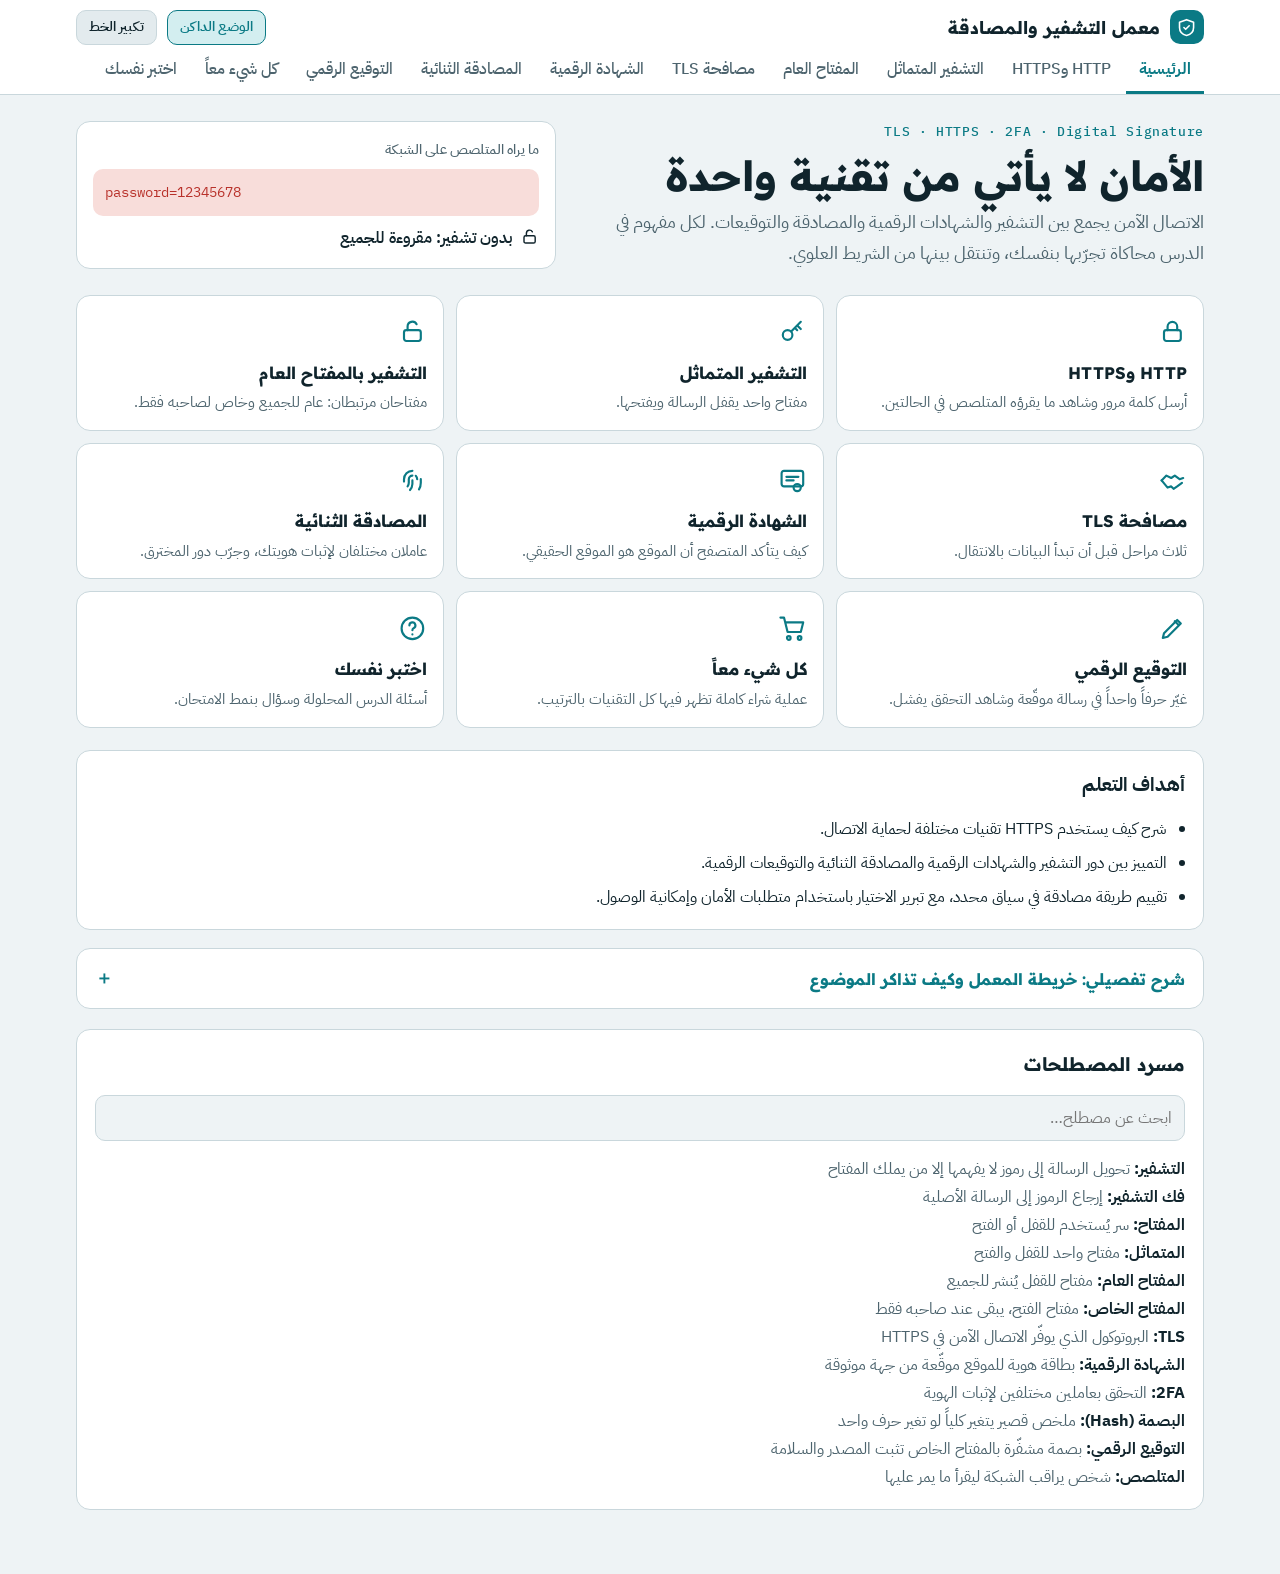
==== index.html @ 46490337 "init" ====
<!doctype html><html><head><meta charset=utf8><meta name=viewport content="width=device-width,initial-scale=1,viewport-fit=cover"><style>:root{color-scheme:light;box-sizing:border-box;padding-top:env(safe-area-inset-top,0px);padding-bottom:env(safe-area-inset-bottom,0px)}html{scroll-padding-top:env(safe-area-inset-top,0px)}body{margin:0;padding:0;font:14px -apple-system,BlinkMacSystemFont,sans-serif;background:#fff;color:#000}img{max-width:100%}[hidden]:not([hidden=until-found i]){display:none!important}</style></head><body>
<title>معمل التشفير والمصادقة</title>
<meta name="claude:viewport-fit-sides" content="cover">
<link rel="stylesheet" href="https://fonts.googleapis.com/css2?family=IBM+Plex+Mono:wght@400;500&family=IBM+Plex+Sans+Arabic:wght@400;500;600;700&family=Readex+Pro:wght@500;600;700&display=swap">
<style>
/* Layout: sticky tab bar on top; each concept is one screen = lesson header + live simulation panel + short takeaway panel */
:root{
  --bg:#EEF3F5; --surface:#FFFFFF; --surface2:#E3EBEE; --fg:#10242C; --muted:#4D646E; --line:#C9D7DC;
  --accent:#0B7A85; --accent-ink:#FFFFFF; --accent-soft:#D3EEF0;
  --good:#17814F; --good-soft:#D8F0E3; --bad:#B8312A; --bad-soft:#F8DDDA; --bad-ink:#FFFFFF;
  --warn:#8F5400; --warn-soft:#FBEBCB;
  --cipher:#5B3FA8; --cipher-soft:#E7E0F7;
  --f-display:'Readex Pro','IBM Plex Sans Arabic',system-ui,sans-serif;
  --f-body:'IBM Plex Sans Arabic','Segoe UI',Tahoma,sans-serif;
  --f-mono:'IBM Plex Mono',ui-monospace,Consolas,monospace;
}
@media (prefers-color-scheme: dark){
  :root:not([data-theme="light"]){
    --bg:#0C1A20; --surface:#132830; --surface2:#1A343E; --fg:#E3EFF2; --muted:#9DB6BE; --line:#27434D;
    --accent:#3FC1CC; --accent-ink:#05262B; --accent-soft:#12383E;
    --good:#4CC98A; --good-soft:#123626; --bad:#FF8A80; --bad-soft:#3E1B19; --bad-ink:#2A0A08;
    --warn:#F2B04C; --warn-soft:#3B2C0E;
    --cipher:#B9A4F5; --cipher-soft:#2A2250;
    color-scheme:dark;
  }
}
:root[data-theme="dark"]{
  --bg:#0C1A20; --surface:#132830; --surface2:#1A343E; --fg:#E3EFF2; --muted:#9DB6BE; --line:#27434D;
  --accent:#3FC1CC; --accent-ink:#05262B; --accent-soft:#12383E;
  --good:#4CC98A; --good-soft:#123626; --bad:#FF8A80; --bad-soft:#3E1B19; --bad-ink:#2A0A08;
  --warn:#F2B04C; --warn-soft:#3B2C0E;
  --cipher:#B9A4F5; --cipher-soft:#2A2250;
  color-scheme:dark;
}
*{box-sizing:border-box}
html{font-size:100%}
html.big{font-size:118%}
body{background:var(--bg);color:var(--fg);font-family:var(--f-body);font-size:1rem;line-height:1.75}
body::before{content:"";position:fixed;inset:0 0 auto;height:env(safe-area-inset-top,0px);z-index:30;background:var(--surface)}
.gutter{padding-left:max(16px,env(safe-area-inset-left,0px));padding-right:max(16px,env(safe-area-inset-right,0px))}
h1,h2,h3,h4,p{margin:0}
.i{width:1.2em;height:1.2em;fill:none;stroke:currentColor;stroke-width:1.8;stroke-linecap:round;stroke-linejoin:round;vertical-align:-.22em;flex:none}

/* detailed lesson explanations */
.top-actions{gap:8px}
.lesson-detail{margin-top:18px;background:var(--surface);border:1px solid var(--line);border-radius:14px;padding:0;overflow:hidden}
.lesson-detail>summary{list-style:none;display:flex;align-items:center;justify-content:space-between;gap:12px;padding:14px 18px;color:var(--accent);font-family:var(--f-display);font-weight:700;cursor:pointer}
.lesson-detail>summary::-webkit-details-marker{display:none}
.lesson-detail>summary::after{content:"＋";font-family:var(--f-mono);font-size:1.1rem}
.lesson-detail[open]>summary::after{content:"−"}
.lesson-detail .detail-body{padding:0 18px 18px;display:grid;gap:14px}
.lesson-detail h3{font-family:var(--f-display);font-size:1rem;color:var(--fg);margin-bottom:4px}
.lesson-detail p{color:var(--muted)}
.lesson-detail ul{margin:6px 0 0;padding-inline-start:1.25rem;display:grid;gap:6px}
.lesson-detail li::marker{color:var(--accent)}
.lesson-detail .detail-callout{padding:10px 12px;border-radius:10px;background:var(--accent-soft);color:var(--fg)}
.lesson-detail .detail-grid{display:grid;grid-template-columns:repeat(2,minmax(0,1fr));gap:12px}
.lesson-detail .detail-card{padding:12px;border:1px solid var(--line);border-radius:10px;background:var(--bg)}
@media(max-width:600px){.lesson-detail .detail-grid{grid-template-columns:minmax(0,1fr)}.top-actions{gap:6px}.top-actions .btn{padding-inline:9px}}

/* top bar */
.top{position:sticky;top:env(safe-area-inset-top,0px);z-index:20;background:var(--surface);border-bottom:1px solid var(--line)}
.topin{display:flex;align-items:center;justify-content:space-between;gap:12px;padding-block:10px 2px;max-width:1160px;margin-inline:auto}
.brand{display:flex;align-items:center;gap:10px;color:var(--fg);text-decoration:none;font-family:var(--f-display);font-weight:700;font-size:1.1rem}
.brand .logo{display:grid;place-items:center;width:34px;height:34px;border-radius:10px;background:var(--accent);color:var(--accent-ink)}
.tabs{display:flex;gap:2px;overflow-x:auto;max-width:1160px;margin-inline:auto;scrollbar-width:thin}
.tabs a{color:var(--muted);text-decoration:none;padding:8px 13px;border-bottom:3px solid transparent;font-weight:500;white-space:nowrap}
.tabs a:hover{color:var(--fg)}
.tabs a[aria-current="page"]{color:var(--accent);border-color:var(--accent);font-weight:700}
a:focus-visible,button:focus-visible,input:focus-visible,textarea:focus-visible,summary:focus-visible{outline:3px solid var(--accent);outline-offset:2px}

main{max-width:1160px;margin-inline:auto;padding-block:26px 64px}
.view[hidden]{display:none}
.kicker{font-family:var(--f-mono);font-size:.8rem;letter-spacing:.05em;color:var(--accent);direction:ltr;text-align:right;font-weight:500}
.vhead{display:grid;gap:6px;margin-bottom:20px}
h1{font-family:var(--f-display);font-weight:700;font-size:clamp(1.7rem,4.4vw,2.6rem);line-height:1.25;text-wrap:balance}
.lead{font-size:1.1rem;color:var(--muted);max-width:62ch}
.grid2{display:grid;grid-template-columns:minmax(0,1.75fr) minmax(0,1fr);gap:20px;align-items:start}
@media (max-width:900px){.grid2{grid-template-columns:minmax(0,1fr)}}
.panel{background:var(--surface);border:1px solid var(--line);border-radius:14px;padding:18px;display:grid;gap:14px;min-width:0}
.note h3{font-family:var(--f-display);font-size:1.05rem}
.note ul{margin:0;padding-inline-start:1.15rem;display:grid;gap:8px}
.note li::marker{color:var(--accent)}
.try{padding:9px 13px;border-radius:10px;background:var(--accent-soft);font-size:.95rem}
.try b{color:var(--accent)}
.lbl{display:block;font-size:.85rem;color:var(--muted);font-weight:500}
.muted{color:var(--muted)}
.row{display:flex;flex-wrap:wrap;gap:10px;align-items:center}
.two{display:grid;grid-template-columns:repeat(2,minmax(0,1fr));gap:12px}
@media (max-width:560px){.two{grid-template-columns:minmax(0,1fr)}}

/* controls */
.btn{font:inherit;font-weight:600;border:1px solid var(--line);background:var(--surface2);color:var(--fg);padding:8px 16px;border-radius:10px;cursor:pointer;transition:background .15s,border-color .15s}
.btn:hover{border-color:var(--accent)}
.btn.primary{background:var(--accent);border-color:var(--accent);color:var(--accent-ink)}
.btn.primary:hover{filter:brightness(1.08)}
.btn.sm{padding:4px 12px;font-size:.88rem}
.btn:disabled{opacity:.45;cursor:not-allowed}
.btn[aria-pressed="true"]{background:var(--accent-soft);border-color:var(--accent);color:var(--accent)}
.inp{font:inherit;width:100%;padding:8px 12px;border:1px solid var(--line);border-radius:10px;background:var(--bg);color:var(--fg)}
textarea.inp{resize:vertical}
input[type=range]{width:100%;accent-color:var(--accent)}
.seg{display:inline-flex;border:1px solid var(--line);border-radius:10px;overflow:hidden}
.seg button{font:inherit;font-weight:700;padding:7px 22px;background:var(--surface);color:var(--muted);border:0;cursor:pointer;font-family:var(--f-mono)}
.seg button[aria-pressed="true"]{background:var(--accent);color:var(--accent-ink)}
.seg button[data-v="http"][aria-pressed="true"]{background:var(--bad);color:var(--bad-ink)}
.check{display:flex;gap:8px;align-items:center;cursor:pointer}
.check input{width:1.1rem;height:1.1rem;accent-color:var(--accent)}

.tag{display:inline-flex;gap:6px;align-items:center;padding:1px 10px;border-radius:999px;font-size:.84rem;font-weight:600;background:var(--surface2);color:var(--fg)}
.tag.good{background:var(--good-soft);color:var(--good)}
.tag.bad{background:var(--bad-soft);color:var(--bad)}
.tag.warn{background:var(--warn-soft);color:var(--warn)}
.tag.info{background:var(--accent-soft);color:var(--accent)}
.chip{display:inline-flex;gap:6px;align-items:center;padding:2px 10px;border-radius:8px;background:var(--surface2);font-size:.88rem}
.chip em{font-style:normal;color:var(--accent);font-weight:600}
.mono{font-family:var(--f-mono);direction:ltr;text-align:left;unicode-bidi:isolate;overflow-wrap:anywhere;font-size:.88rem;line-height:1.6}
.out{border:1px dashed var(--line);border-radius:10px;padding:9px 12px;min-height:2.9rem;background:var(--bg);overflow-wrap:anywhere}
.out.cipher{background:var(--cipher-soft);color:var(--cipher);border-color:transparent}
.out.good{background:var(--good-soft);color:var(--good);border-color:transparent}
.out.bad{background:var(--bad-soft);color:var(--bad);border-color:transparent}
mark{background:var(--bad);color:var(--bad-ink);padding:0 4px;border-radius:4px;font-weight:700}
.keybadge{display:inline-flex;align-items:center;gap:6px;padding:1px 10px;border-radius:8px;background:var(--warn-soft);color:var(--warn);font-weight:700;font-family:var(--f-mono)}

/* browser mock */
.browser{border:1px solid var(--line);border-radius:12px;overflow:hidden;background:var(--surface)}
.bbar{display:flex;gap:8px;align-items:center;padding:8px 10px;background:var(--surface2);border-bottom:1px solid var(--line)}
.url{flex:1;min-width:0;display:flex;align-items:center;gap:6px;padding:4px 12px;border-radius:999px;background:var(--bg);font-family:var(--f-mono);font-size:.85rem;direction:ltr;white-space:nowrap;overflow:hidden}
.url span{overflow:hidden;text-overflow:ellipsis}
.url.safe .i{color:var(--good)}
.url.unsafe .i{color:var(--bad)}
.bpage{padding:16px;display:grid;gap:12px}

/* stage with flying packets */
.stage{position:relative;display:flex;justify-content:space-between;align-items:flex-start;gap:8px;padding:18px 10px 10px;border-radius:12px;background:var(--bg);border:1px solid var(--line);overflow:hidden}
.wire{position:absolute;left:12%;right:12%;top:46px;height:2px;background:repeating-linear-gradient(90deg,var(--line) 0 8px,transparent 8px 14px)}
.node{position:relative;z-index:1;display:flex;flex-direction:column;align-items:center;gap:4px;text-align:center;width:clamp(78px,24%,130px);font-size:.85rem;line-height:1.4}
.node .ico{width:56px;height:56px;border-radius:16px;display:grid;place-items:center;background:var(--surface);border:2px solid var(--line);color:var(--fg);transition:box-shadow .2s,border-color .2s}
.node .ico .i{width:28px;height:28px}
.node .ico.on{border-color:var(--accent);color:var(--accent);box-shadow:0 0 0 4px var(--accent-soft)}
.node .ico.watch{border-color:var(--bad);color:var(--bad);box-shadow:0 0 0 4px var(--bad-soft)}
.node .slot{min-height:1.7rem;display:flex;flex-direction:column;gap:3px;align-items:center}
.packet{position:absolute;z-index:5;max-width:9.5rem;padding:3px 10px;border-radius:8px;font-family:var(--f-mono);font-size:.76rem;white-space:nowrap;overflow:hidden;text-overflow:ellipsis;direction:ltr;pointer-events:none}
.packet.plain{background:var(--bad-soft);color:var(--bad);border:1px solid var(--bad)}
.packet.cipher{background:var(--cipher-soft);color:var(--cipher);border:1px solid var(--cipher)}
.packet.ok{background:var(--good-soft);color:var(--good);border:1px solid var(--good)}
.packet.info{background:var(--accent-soft);color:var(--accent);border:1px solid var(--accent)}

/* home */
.hero{display:grid;grid-template-columns:minmax(0,1.3fr) minmax(0,1fr);gap:24px;align-items:center;margin-bottom:26px}
@media (max-width:760px){.hero{grid-template-columns:minmax(0,1fr)}}
.hero .vhead{margin:0}
.demo{background:var(--surface);border:1px solid var(--line);border-radius:14px;padding:16px;display:grid;gap:8px}
.demo-line{padding:12px;border-radius:10px;background:var(--bad-soft);color:var(--bad);transition:opacity .25s}
.demo-line.cipher{background:var(--cipher-soft);color:var(--cipher)}
.demo-cap{display:flex;gap:8px;align-items:center;font-weight:600}
.cards{display:grid;grid-template-columns:minmax(0,1fr);gap:12px;margin-bottom:22px}
@media (min-width:640px){.cards{grid-template-columns:repeat(3,minmax(0,1fr))}}
a.card{display:grid;gap:4px;align-content:start;padding:16px;background:var(--surface);border:1px solid var(--line);border-radius:14px;color:inherit;text-decoration:none;transition:border-color .15s,transform .15s}
a.card:hover{border-color:var(--accent);transform:translateY(-2px)}
a.card .ci{color:var(--accent);font-size:1.5rem}
a.card b{font-family:var(--f-display);font-size:1.05rem}
a.card span.d{color:var(--muted);font-size:.92rem;line-height:1.55}
.goals ul{margin:0;padding-inline-start:1.15rem;display:grid;gap:6px}

/* symmetric */
.sgrid{display:grid;grid-template-columns:repeat(2,minmax(0,1fr));grid-template-areas:"s r" "c c";gap:14px}
.sgrid .ps{grid-area:s}.sgrid .pr{grid-area:r}.sgrid .pc{grid-area:c}
@media (max-width:640px){.sgrid{grid-template-columns:minmax(0,1fr);grid-template-areas:"s" "c" "r"}}
.person{display:grid;gap:8px;padding:14px;border:1px solid var(--line);border-radius:12px;background:var(--bg);align-content:start}
.person h3{font-family:var(--f-display);font-size:1rem;display:flex;gap:8px;align-items:center}
.keyrow{display:flex;justify-content:space-between;align-items:center}
.strip{overflow-x:auto;padding-block:4px}
.srow{display:flex;gap:4px;align-items:center;margin-block:4px;min-width:max-content}
.srow i{font-style:normal;width:30px;height:32px;display:grid;place-items:center;border:1px solid var(--line);border-radius:6px;background:var(--surface);font-weight:600}
.srow i.sh{background:var(--cipher-soft);color:var(--cipher);border-color:transparent}
.sl{width:3.8rem;font-size:.78rem;color:var(--muted)}

/* public key */
.steps{list-style:none;margin:0;padding:0;display:grid;gap:14px}
.steps>li{display:grid;grid-template-columns:auto minmax(0,1fr);gap:12px;align-items:start}
.num{width:30px;height:30px;border-radius:50%;background:var(--accent);color:var(--accent-ink);display:grid;place-items:center;font-weight:700;font-family:var(--f-mono)}
.keytile{display:grid;gap:4px;padding:12px;border:1px solid var(--line);border-radius:12px;background:var(--bg)}
.keytile b{display:flex;gap:6px;align-items:center}
.blur{filter:blur(6px);cursor:pointer;user-select:none}
details{border:1px solid var(--line);border-radius:10px;padding:8px 12px;background:var(--bg)}
summary{cursor:pointer;font-weight:600}

/* handshake */
.phases{list-style:none;margin:0;padding:0;display:grid;grid-template-columns:repeat(3,minmax(0,1fr));gap:8px}
@media (max-width:640px){.phases{grid-template-columns:minmax(0,1fr)}}
.phases li{padding:10px;border:1px solid var(--line);border-radius:10px;background:var(--bg);opacity:.6;transition:opacity .2s,background .2s}
.phases li b{display:block;font-family:var(--f-display);font-size:.95rem}
.phases li span{display:block;color:var(--muted);font-size:.8rem}
.phases li.cur{opacity:1;border-color:var(--accent);background:var(--accent-soft)}
.phases li.done{opacity:1}
.now{padding:12px;border-radius:12px;background:var(--bg);border:1px solid var(--line);display:grid;gap:6px;min-height:6.5rem}
.dots{display:flex;gap:6px}
.dots i{width:10px;height:10px;border-radius:50%;background:var(--line)}
.dots i.on{background:var(--accent)}
.checks{list-style:none;margin:6px 0 0;padding:0;display:grid;gap:6px}
.checks li{display:flex;gap:8px;align-items:center;padding:6px 10px;border-radius:8px;background:var(--surface);border:1px solid var(--line);font-size:.92rem}
.checks li .st{width:1.3em;display:grid;place-items:center;flex:none;color:var(--muted)}
.checks li.pass{border-color:var(--good)}.checks li.pass .st{color:var(--good)}
.checks li.fail{border-color:var(--bad)}.checks li.fail .st{color:var(--bad)}
.sp{width:1em;height:1em;border:2px solid var(--line);border-top-color:var(--accent);border-radius:50%;display:inline-block;animation:spin .7s linear infinite}
@keyframes spin{to{transform:rotate(360deg)}}

/* certificate */
.cert{border:2px solid var(--accent);border-radius:12px;padding:14px;background:var(--surface);display:grid;gap:8px}
.cert h4{display:flex;gap:8px;align-items:center;font-family:var(--f-display);font-size:1rem}
.cert dl{display:grid;grid-template-columns:auto minmax(0,1fr);gap:4px 12px;margin:0}
.cert dt{color:var(--muted);font-size:.85rem}
.cert dd{margin:0;font-weight:600;overflow-wrap:anywhere}
.cert .sigline{font-size:.82rem;color:var(--muted);border-top:1px dashed var(--line);padding-top:6px}
.warnpage{background:var(--bad-soft);border-radius:10px;padding:16px;display:grid;gap:8px;justify-items:center;text-align:center}
.warnpage .i{width:2.4rem;height:2.4rem;color:var(--bad)}
.warnpage ul{margin:0;padding:0;list-style:none;display:grid;gap:4px;color:var(--bad);font-weight:600}
.okpage{background:var(--good-soft);border-radius:10px;padding:16px;display:grid;gap:6px}
.fakepage{background:var(--warn-soft);border-radius:10px;padding:16px;display:grid;gap:6px}
.certgrid{display:grid;grid-template-columns:repeat(2,minmax(0,1fr));gap:14px}
@media (max-width:700px){.certgrid{grid-template-columns:minmax(0,1fr)}}

/* auth */
.tiles3{display:grid;grid-template-columns:repeat(3,minmax(0,1fr));gap:12px;margin-bottom:20px}
@media (max-width:700px){.tiles3{grid-template-columns:minmax(0,1fr)}}
.tile{padding:14px;border:1px solid var(--line);border-radius:12px;background:var(--surface);display:grid;gap:4px;align-content:start}
.tile .ti{color:var(--accent);font-size:1.7rem}
.tile b{font-family:var(--f-display)}
.authgrid{display:grid;grid-template-columns:minmax(0,1fr) minmax(0,210px);gap:16px;align-items:start}
@media (max-width:700px){.authgrid{grid-template-columns:minmax(0,1fr)}}
.phone{width:min(100%,210px);border:3px solid var(--fg);border-radius:22px;padding:12px;min-height:150px;background:var(--bg);margin-inline:auto}
.msg{background:var(--accent-soft);padding:8px 10px;border-radius:10px;margin-top:8px;font-size:.88rem}
.fpad{width:96px;height:96px;border-radius:50%;border:3px solid var(--line);display:grid;place-items:center;margin:4px auto;cursor:pointer;background:var(--bg);color:var(--accent);padding:0}
.fpad .i{width:48px;height:48px}
.fpad.scan{border-color:var(--accent);animation:pulse 1s ease-in-out}
@keyframes pulse{50%{box-shadow:0 0 0 12px var(--accent-soft)}}
.ccard{display:grid;gap:6px;padding:12px 14px;border-radius:12px;background:var(--surface2);border:1px solid var(--line);font-family:var(--f-mono);direction:ltr;font-size:.9rem}
.reqs{display:flex;flex-wrap:wrap;gap:8px;align-items:center}
.result{padding:14px;border-radius:12px;display:grid;gap:6px}
.result.good{background:var(--good-soft);color:var(--good)}
.result.bad{background:var(--bad-soft);color:var(--bad)}
.result p{color:var(--fg)}
.shake{animation:shake .3s}
@keyframes shake{25%{transform:translateX(-6px)}75%{transform:translateX(6px)}}

/* signature */
.sig3{display:grid;gap:14px}
.numbox{display:flex;justify-content:space-between;gap:10px;align-items:center;padding:8px 12px;border-radius:10px;background:var(--bg);border:1px solid var(--line)}
.numbox b{font-family:var(--f-mono);direction:ltr}

/* all in one */
.stepper{display:flex;flex-wrap:wrap;gap:8px}
.stepper .btn{display:flex;gap:8px;align-items:center}
.stepper .btn .num{width:22px;height:22px;font-size:.8rem}
.badges{list-style:none;margin:0;padding:0;display:grid;gap:8px}
.badges li{display:grid;grid-template-columns:auto minmax(0,1fr);gap:10px;padding:10px;border:1px solid var(--line);border-radius:10px;background:var(--bg);opacity:.5;transition:opacity .25s,border-color .25s,background .25s}
.badges li.lit{opacity:1;border-color:var(--good);background:var(--good-soft)}
.badges li b{display:block;font-family:var(--f-display);font-size:.95rem}
.badges li span.d{font-size:.85rem;color:var(--muted)}
.orderrow{display:flex;justify-content:space-between;gap:10px;padding:6px 0;border-bottom:1px dashed var(--line)}

/* quiz */
.quiz{max-width:780px;display:grid;gap:18px}
.q{display:grid;gap:8px;padding:14px;border:1px solid var(--line);border-radius:12px;background:var(--bg)}
.q.done-good{border-color:var(--good)}
.q.done-bad{border-color:var(--bad)}
.q .opts{display:flex;flex-wrap:wrap;gap:8px}
.fb{font-size:.92rem}
.score{position:sticky;bottom:12px;justify-self:start}

@media (prefers-reduced-motion:reduce){*{animation:none!important;transition:none!important}}
</style>

<svg width="0" height="0" style="position:absolute" aria-hidden="true">
<defs>
<symbol id="i-lock" viewBox="0 0 24 24"><rect x="5" y="11" width="14" height="9" rx="2"/><path d="M8 11V8a4 4 0 0 1 8 0v3"/></symbol>
<symbol id="i-unlock" viewBox="0 0 24 24"><rect x="5" y="11" width="14" height="9" rx="2"/><path d="M8 11V8a4 4 0 0 1 7.5-2"/></symbol>
<symbol id="i-key" viewBox="0 0 24 24"><circle cx="8" cy="15" r="4"/><path d="M11 12l8-8M16 7l3 3M14 9l2 2"/></symbol>
<symbol id="i-monitor" viewBox="0 0 24 24"><rect x="3" y="4" width="18" height="12" rx="2"/><path d="M8 20h8M12 16v4"/></symbol>
<symbol id="i-server" viewBox="0 0 24 24"><rect x="3" y="4" width="18" height="6" rx="1.5"/><rect x="3" y="14" width="18" height="6" rx="1.5"/><path d="M7 7h.01M7 17h.01"/></symbol>
<symbol id="i-eye" viewBox="0 0 24 24"><path d="M2 12s4-7 10-7 10 7 10 7-4 7-10 7S2 12 2 12z"/><circle cx="12" cy="12" r="3"/></symbol>
<symbol id="i-shield" viewBox="0 0 24 24"><path d="M12 3l8 3v6c0 5-3.5 8-8 9-4.5-1-8-4-8-9V6z"/><path d="M9 12l2 2 4-4"/></symbol>
<symbol id="i-phone" viewBox="0 0 24 24"><rect x="7" y="2" width="10" height="20" rx="2"/><path d="M11 18h2"/></symbol>
<symbol id="i-finger" viewBox="0 0 24 24"><path d="M12 4a7 7 0 0 0-7 7v2"/><path d="M12 8a3 3 0 0 0-3 3v3a5 5 0 0 1-1 3"/><path d="M12 12v3a8 8 0 0 1-2 5"/><path d="M16 11a4 4 0 0 0-1.2-2.8"/><path d="M19 11v3c0 2-.5 4-1.5 5.5"/></symbol>
<symbol id="i-card" viewBox="0 0 24 24"><rect x="2" y="5" width="20" height="14" rx="2"/><path d="M2 10h20M6 15h4"/></symbol>
<symbol id="i-check" viewBox="0 0 24 24"><path d="M5 12l5 5 9-10"/></symbol>
<symbol id="i-cross" viewBox="0 0 24 24"><path d="M6 6l12 12M18 6L6 18"/></symbol>
<symbol id="i-cert" viewBox="0 0 24 24"><rect x="3" y="4" width="18" height="13" rx="2"/><path d="M7 9h10M7 12h6"/><circle cx="16" cy="18" r="3"/></symbol>
<symbol id="i-pen" viewBox="0 0 24 24"><path d="M4 20l4-1 11-11-3-3L5 16z"/><path d="M14 6l3 3"/></symbol>
<symbol id="i-warn" viewBox="0 0 24 24"><path d="M12 3l10 18H2z"/><path d="M12 10v5M12 18h.01"/></symbol>
<symbol id="i-brain" viewBox="0 0 24 24"><path d="M9 4a3 3 0 0 0-3 3 3 3 0 0 0-2 5 3 3 0 0 0 2 5 3 3 0 0 0 6 1V5a2 2 0 0 0-3-1z"/><path d="M15 4a3 3 0 0 1 3 3 3 3 0 0 1 2 5 3 3 0 0 1-2 5 3 3 0 0 1-6 1"/></symbol>
<symbol id="i-cart" viewBox="0 0 24 24"><circle cx="9" cy="20" r="1.5"/><circle cx="18" cy="20" r="1.5"/><path d="M2 3h3l3 12h11l2-8H6"/></symbol>
<symbol id="i-quiz" viewBox="0 0 24 24"><circle cx="12" cy="12" r="9"/><path d="M9.5 9.5a2.5 2.5 0 1 1 3.5 2.3c-.7.4-1 .9-1 1.7M12 17h.01"/></symbol>
<symbol id="i-handshake" viewBox="0 0 24 24"><path d="M3 12l4-4 4 2 3-2 4 3 3-1"/><path d="M3 12l5 6 3-1 2 2 3-2 4-3"/></symbol>
</defs>
</svg>

<header class="top">
  <div class="gutter topin">
    <a class="brand" href="#home"><span class="logo" data-ic="shield"></span><span>معمل التشفير والمصادقة</span></a>
    <div class="row top-actions">
      <button class="btn sm" id="themeBtn" type="button" aria-pressed="false" title="تغيير مظهر الموقع">الوضع الفاتح</button>
      <button class="btn sm" id="bigBtn" type="button" aria-pressed="false">تكبير الخط</button>
    </div>
  </div>
  <nav class="gutter tabs" id="tabs" aria-label="مفاهيم الدرس"></nav>
</header>

<main class="gutter">

<!-- ============ HOME ============ -->
<section class="view" id="v-home">
  <div class="hero">
    <div class="vhead">
      <p class="kicker">TLS · HTTPS · 2FA · Digital Signature</p>
      <h1>الأمان لا يأتي من تقنية واحدة</h1>
      <p class="lead">الاتصال الآمن يجمع بين التشفير والشهادات الرقمية والمصادقة والتوقيعات. لكل مفهوم في الدرس محاكاة تجرّبها بنفسك، وتنتقل بينها من الشريط العلوي.</p>
    </div>
    <div class="demo" aria-hidden="true">
      <span class="lbl">ما يراه المتلصص على الشبكة</span>
      <div class="demo-line mono" id="demo-line">password=12345678</div>
      <p class="demo-cap"><span id="demo-ic" data-ic="unlock"></span><span id="demo-label">بدون تشفير: مقروءة للجميع</span></p>
    </div>
  </div>
  <div class="cards">
    <a class="card" href="#https"><span class="ci" data-ic="lock"></span><b>HTTP وHTTPS</b><span class="d">أرسل كلمة مرور وشاهد ما يقرؤه المتلصص في الحالتين.</span></a>
    <a class="card" href="#symmetric"><span class="ci" data-ic="key"></span><b>التشفير المتماثل</b><span class="d">مفتاح واحد يقفل الرسالة ويفتحها.</span></a>
    <a class="card" href="#public-key"><span class="ci" data-ic="unlock"></span><b>التشفير بالمفتاح العام</b><span class="d">مفتاحان مرتبطان: عام للجميع وخاص لصاحبه فقط.</span></a>
    <a class="card" href="#handshake"><span class="ci" data-ic="handshake"></span><b>مصافحة TLS</b><span class="d">ثلاث مراحل قبل أن تبدأ البيانات بالانتقال.</span></a>
    <a class="card" href="#certificate"><span class="ci" data-ic="cert"></span><b>الشهادة الرقمية</b><span class="d">كيف يتأكد المتصفح أن الموقع هو الموقع الحقيقي.</span></a>
    <a class="card" href="#auth"><span class="ci" data-ic="finger"></span><b>المصادقة الثنائية</b><span class="d">عاملان مختلفان لإثبات هويتك، وجرّب دور المخترق.</span></a>
    <a class="card" href="#signature"><span class="ci" data-ic="pen"></span><b>التوقيع الرقمي</b><span class="d">غيّر حرفاً واحداً في رسالة موقّعة وشاهد التحقق يفشل.</span></a>
    <a class="card" href="#all-in-one"><span class="ci" data-ic="cart"></span><b>كل شيء معاً</b><span class="d">عملية شراء كاملة تظهر فيها كل التقنيات بالترتيب.</span></a>
    <a class="card" href="#quiz"><span class="ci" data-ic="quiz"></span><b>اختبر نفسك</b><span class="d">أسئلة الدرس المحلولة وسؤال بنمط الامتحان.</span></a>
  </div>
  <div class="panel goals">
    <h3>أهداف التعلم</h3>
    <ul>
      <li>شرح كيف يستخدم HTTPS تقنيات مختلفة لحماية الاتصال.</li>
      <li>التمييز بين دور التشفير والشهادات الرقمية والمصادقة الثنائية والتوقيعات الرقمية.</li>
      <li>تقييم طريقة مصادقة في سياق محدد، مع تبرير الاختيار باستخدام متطلبات الأمان وإمكانية الوصول.</li>
    </ul>
  </div>
<details class="lesson-detail">
  <summary>شرح تفصيلي: خريطة المعمل وكيف تذاكر الموضوع</summary>
  <div class="detail-body">
    <div><h3>الفكرة الرئيسية</h3><p>أمان المواقع ليس زرّاً واحداً ولا خوارزمية واحدة. عندما تدخل إلى موقع أو ترسل كلمة مرور أو تنفّذ عملية شراء، نحتاج إلى أكثر من ضمان: إخفاء البيانات عن المتلصص، التأكد من هوية الموقع، التأكد من هوية المستخدم، والتأكد من أن الرسالة لم يتم العبث بها.</p></div>
    <div class="detail-grid">
      <div class="detail-card"><h3>سرية البيانات</h3><p>تعني أن من لا يملك الصلاحية أو المفتاح المناسب لا يستطيع فهم البيانات أثناء انتقالها. يساهم التشفير وHTTPS في تحقيقها.</p></div>
      <div class="detail-card"><h3>التحقق من الهوية</h3><p>يعني التأكد من الطرف الذي تتواصل معه. الشهادة الرقمية تساعد المتصفح على التحقق من هوية خادم الموقع، بينما 2FA تساعد الخدمة على التحقق من هوية المستخدم.</p></div>
      <div class="detail-card"><h3>سلامة البيانات</h3><p>تعني اكتشاف أي تغيير غير مصرح به في الرسالة. التوقيع الرقمي يربط الرسالة بصاحب المفتاح الخاص ويسمح بكشف التعديل.</p></div>
      <div class="detail-card"><h3>الكفاءة</h3><p>نحتاج إلى حماية قوية دون جعل الاتصال بطيئاً. لذلك تجمع الأنظمة عادةً بين آليات المفتاح العام لتأسيس الاتصال والتشفير المتماثل لحماية كمية البيانات الكبيرة.</p></div>
    </div>
    <div><h3>ترتيب دراسة الأقسام</h3><ul><li>ابدأ بـ HTTP وHTTPS لتفهم المشكلة التي يحلها التشفير.</li><li>انتقل إلى التشفير المتماثل ثم المفتاح العام لفهم نوعَي المفاتيح.</li><li>تابع مصافحة TLS والشهادة الرقمية لترى كيف يبدأ الاتصال الآمن.</li><li>ادرس 2FA والتوقيع الرقمي؛ فهما يعالجان هوية المستخدم وسلامة الرسائل، وليس مجرد إخفاء النص.</li><li>استخدم قسم «كل شيء معاً» لربط المفاهيم، ثم اختبر فهمك في الاختبار.</li></ul></div>
    <p class="detail-callout"><b>طريقة الاستفادة من المعمل:</b> اقرأ الشرح أولاً، نفّذ التجربة بنفسك، غيّر قيمة واحدة في كل مرة، ثم فسّر النتيجة بكلماتك. المحاكاة للتعلّم وليست نظام تشفير أو تسجيل دخول حقيقياً.</p>
  </div>
</details>
</section>

<!-- ============ HTTPS ============ -->
<section class="view" id="v-https" hidden>
  <div class="vhead">
    <p class="kicker">HTTPS = HTTP + TLS</p>
    <h1>الفرق بين HTTP وHTTPS</h1>
    <p class="lead">أرسل بيانات دخول عبر الاتصالين وشاهد ما يستطيع المتلصص على الشبكة قراءته.</p>
  </div>
  <div class="grid2">
    <div class="panel">
      <p class="try"><b>جرّب:</b> اضغط «تسجيل الدخول» وهو على HTTP، ثم بدّل إلى HTTPS وأرسل مرة أخرى.</p>
      <div class="row"><span class="lbl">البروتوكول</span>
        <div class="seg" id="h-seg"><button type="button" data-v="http" aria-pressed="true">HTTP</button><button type="button" data-v="https" aria-pressed="false">HTTPS</button></div>
      </div>
      <div class="browser">
        <div class="bbar"><div class="url" id="h-url"></div><span class="tag" id="h-badge"></span></div>
        <div class="bpage">
          <div class="two">
            <div><label class="lbl" for="h-user">اسم المستخدم</label><input class="inp" id="h-user" value="ahmed" dir="ltr"></div>
            <div><label class="lbl" for="h-pass">كلمة المرور</label><input class="inp" id="h-pass" value="12345678" dir="ltr"></div>
          </div>
          <div><button class="btn primary" id="h-send" type="button">تسجيل الدخول</button></div>
        </div>
      </div>
      <div class="stage" id="h-stage" aria-label="مسار البيانات عبر الشبكة">
        <div class="wire"></div>
        <div class="node" id="h-b"><div class="ico" data-ic="monitor"></div><b>المتصفح</b><div class="slot" id="h-btag"></div></div>
        <div class="node" id="h-e"><div class="ico" data-ic="eye"></div><b>المتلصص</b><span class="muted">يراقب الشبكة</span></div>
        <div class="node" id="h-s"><div class="ico" data-ic="server"></div><b>الموقع</b><span class="muted">mybank.example</span></div>
      </div>
      <div class="two">
        <div class="stack"><span class="lbl">ما يراه المتلصص</span><div class="out mono" id="h-eve">—</div><div id="h-eve-v"></div></div>
        <div class="stack"><span class="lbl">ما يصل إلى الموقع</span><div class="out" id="h-srv">—</div></div>
      </div>
    </div>
    <aside class="panel note">
      <h3>ما الذي يجب أن تلاحظه</h3>
      <ul>
        <li>في HTTP تنتقل البيانات كما كُتبت، فيقرؤها أي طرف على الطريق.</li>
        <li>HTTPS هو HTTP منقول عبر اتصال TLS مؤمَّن، فتصل البيانات مشفّرة.</li>
        <li>الموقع يفكّ التشفير لأنه يشارك المتصفح مفتاح الجلسة، والمتلصص لا يملكه.</li>
        <li>تذكّر: HTTP هي طريقة التواصل بين المتصفح وخادم الموقع، وTLS هو ما يؤمّن هذا الاتصال.</li>
      </ul>
    </aside>
  </div>
<details class="lesson-detail">
  <summary>شرح تفصيلي: HTTP وHTTPS ولماذا نحتاج TLS</summary>
  <div class="detail-body">
    <div><h3>ما هو HTTP؟</h3><p>HTTP هو بروتوكول يحدد طريقة تبادل الطلبات والاستجابات بين المتصفح وخادم الموقع. في الاتصال العادي HTTP لا توجد طبقة TLS التي تحمي محتوى الاتصال؛ لذلك يمكن لطرف يستطيع مراقبة المسار الشبكي أن يطّلع على البيانات غير المشفّرة، وقد يتمكن من العبث بها.</p></div>
    <div><h3>ما الذي يضيفه HTTPS؟</h3><p>HTTPS هو استخدام HTTP داخل اتصال محمي بواسطة TLS. قبل تبادل بيانات الصفحة، ينشئ المتصفح والخادم اتصالاً آمناً ويتفقان على مفاتيح الجلسة. بعد ذلك تُشفّر البيانات أثناء انتقالها، كما يوفر TLS حماية لسلامة البيانات والتحقق من هوية الخادم وفق إعداد الشهادة.</p></div>
    <div class="detail-grid">
      <div class="detail-card"><h3>في تجربة HTTP</h3><p>اسم المستخدم وكلمة المرور يظهران كنص واضح في المحاكاة. هذا يوضّح خطر إرسال بيانات حساسة دون تشفير.</p></div>
      <div class="detail-card"><h3>في تجربة HTTPS</h3><p>المتلصص يرى بيانات مشفّرة لا يستطيع تفسيرها من دون مفاتيح الجلسة. الخادم المصرّح له يفكّ التشفير ويعالج الطلب.</p></div>
    </div>
    <div><h3>ماذا لا يعني رمز القفل؟</h3><p>HTTPS لا يثبت أن المتجر أمين أو أن محتوى الموقع صحيح أو أن الجهة المالكة جديرة بالثقة. هو يحمي الاتصال مع النطاق الذي تم التحقق من شهادته. قد يستخدم موقع احتيالي HTTPS صحيحاً لنطاقه الاحتيالي.</p></div>
    <div><h3>جرّب ولاحظ</h3><ul><li>أرسل بيانات الدخول في وضع HTTP ولاحظ ظهورها لدى المتلصص.</li><li>حوّل إلى HTTPS وأرسل البيانات نفسها ولاحظ أن المعروض أصبح نصاً مشفّراً.</li><li>قارن بين ما يراه المتلصص وما يصل إلى الخادم؛ الخادم وحده يعالج المحتوى بعد فك التشفير.</li></ul></div>
    <p class="detail-callout"><b>الخلاصة:</b> HTTP يحدد شكل التواصل، وTLS يؤمّن هذا التواصل. HTTPS هو الجمع بينهما.</p>
  </div>
</details>
</section>

<!-- ============ SYMMETRIC ============ -->
<section class="view" id="v-symmetric" hidden>
  <div class="vhead">
    <p class="kicker">Symmetric Encryption</p>
    <h1>التشفير المتماثل</h1>
    <p class="lead">المفتاح نفسه يُستخدم للتشفير ولفكّ التشفير. غيّر مفتاح المستقبل وشاهد ماذا يحدث.</p>
  </div>
  <div class="grid2">
    <div class="panel">
      <p class="try"><b>جرّب:</b> اكتب رسالتك، ثم حرّك مفتاح المستقبل بعيداً عن مفتاح المرسل.</p>
      <div class="sgrid">
        <div class="person ps">
          <h3><span data-ic="monitor"></span> المرسل</h3>
          <label class="lbl" for="s-msg">الرسالة الأصلية</label>
          <textarea class="inp" id="s-msg" rows="2">نلتقي بعد المدرسة 5</textarea>
          <div class="keyrow"><label class="lbl" for="s-k1">المفتاح السري</label><span class="keybadge"><span data-ic="key"></span><b id="s-k1v">7</b></span></div>
          <input type="range" id="s-k1" min="1" max="25" value="7">
        </div>
        <div class="person pr">
          <h3><span data-ic="monitor"></span> المستقبل</h3>
          <div class="keyrow"><label class="lbl" for="s-k2">مفتاح المستقبل</label><span class="keybadge"><span data-ic="key"></span><b id="s-k2v">7</b></span></div>
          <input type="range" id="s-k2" min="1" max="25" value="7">
          <span class="lbl">الناتج بعد فكّ التشفير</span>
          <div class="out" id="s-result">…</div>
          <div id="s-status"></div>
        </div>
        <div class="person pc">
          <h3><span data-ic="eye"></span> النص المشفّر أثناء الانتقال</h3>
          <div class="out cipher" id="s-cipher">…</div>
          <p class="muted">يراه الجميع على الشبكة، لكن لا يفهمه إلا من يملك المفتاح.</p>
          <div class="strip" id="s-strip" aria-label="جدول استبدال الحروف"></div>
        </div>
      </div>
    </div>
    <aside class="panel note">
      <h3>ما الذي يجب أن تلاحظه</h3>
      <ul>
        <li>مفتاح واحد يقوم بالمهمتين: التشفير وفكّ التشفير.</li>
        <li>هذه الطريقة سريعة وكفؤة، لذلك تحمي بيانات الجلسة في TLS.</li>
        <li>المشكلة: كيف يصل المفتاح إلى الطرف الآخر دون أن يراه أحد؟ هذا ما يحلّه المفتاح العام في الصفحة التالية.</li>
        <li>التشفير هنا مبسّط للتوضيح (إزاحة الحروف). الأنظمة الحقيقية تستخدم خوارزميات أقوى بكثير مثل AES، لكن الفكرة واحدة.</li>
      </ul>
    </aside>
  </div>
<details class="lesson-detail">
  <summary>شرح تفصيلي: التشفير المتماثل والمفتاح السري</summary>
  <div class="detail-body">
    <div><h3>التعريف</h3><p>التشفير المتماثل هو أسلوب يستخدم فيه الطرفان المفتاح السري نفسه: المرسل يستخدمه لتحويل النص الأصلي (Plaintext) إلى نص مشفّر (Ciphertext)، والمستقبل يستخدم المفتاح نفسه لفك التشفير واستعادة الرسالة.</p></div>
    <div><h3>خطوات العمل</h3><ul><li>يكتب المرسل الرسالة الأصلية.</li><li>تطبّق خوارزمية التشفير مع المفتاح السري لإنتاج نص غير مفهوم لمن لا يملك المفتاح.</li><li>ينقل الطرفان النص المشفّر عبر الشبكة.</li><li>يستخدم المستقبل المفتاح السري المطابق لفك التشفير.</li></ul></div>
    <div class="detail-grid">
      <div class="detail-card"><h3>نقطة القوة</h3><p>سريع وفعّال حسابياً، ولذلك يناسب تشفير كميات كبيرة من البيانات، مثل بيانات جلسة HTTPS.</p></div>
      <div class="detail-card"><h3>التحدي الأساسي</h3><p>توزيع المفتاح: كيف يحصل الطرف الآخر على المفتاح نفسه بطريقة آمنة دون أن يعترضه مهاجم؟</p></div>
    </div>
    <div><h3>فهم المحاكاة</h3><p>حرّك مفتاح المرسل ومفتاح المستقبل. عندما يتطابق الرقمان تعود الرسالة الأصلية، وعندما يختلفان ينتج نص غير صحيح. هذا تمثيل مبسط لفكرة اعتماد الطرفين على سر واحد، وليس خوارزمية آمنة للاستخدام الحقيقي.</p></div>
    <div><h3>أمثلة واقعية</h3><p>AES من الخوارزميات المعروفة للتشفير المتماثل. لا تعتمد الأنظمة الحقيقية على إزاحة الحروف؛ بل تستخدم خوارزميات مصممة لمقاومة التحليل والهجمات.</p></div>
    <p class="detail-callout"><b>تذكّر:</b> السرعة ميزة التشفير المتماثل، أما مشاركة المفتاح بأمان فهي التحدي الذي تساعد آليات المفتاح العام ومصافحة TLS على معالجته.</p>
  </div>
</details>
</section>

<!-- ============ PUBLIC KEY ============ -->
<section class="view" id="v-public-key" hidden>
  <div class="vhead">
    <p class="kicker">Public-Key Encryption</p>
    <h1>التشفير بالمفتاح العام</h1>
    <p class="lead">لكل مستقبل مفتاحان مرتبطان. ما يُشفَّر بأحدهما لا يفتحه إلا الآخر. الأرقام هنا حقيقية لكنها صغيرة لتتمكن من متابعتها.</p>
  </div>
  <div class="grid2">
    <div class="panel">
      <ol class="steps">
        <li><span class="num">1</span>
          <div class="stack">
            <b>المستقبل ينشئ زوج مفاتيح</b>
            <div class="two">
              <div class="keytile"><b><span data-ic="unlock"></span> المفتاح العام</b><span class="mono">e = 17 , n = 3233</span><span class="muted">يُنشر للجميع بلا خطر.</span></div>
              <div class="keytile"><b><span data-ic="key"></span> المفتاح الخاص</b><span class="mono blur" id="p-priv" tabindex="0" role="button" aria-label="إظهار المفتاح الخاص">d = 2753 , n = 3233</span><span class="muted">لا يغادر جهاز المستقبل. اضغط لإظهاره.</span></div>
            </div>
          </div>
        </li>
        <li><span class="num">2</span>
          <div class="stack">
            <b>المرسل يشفّر بالمفتاح العام</b>
            <label class="lbl" for="p-msg">الرسالة</label>
            <input class="inp" id="p-msg" value="كلمة السر 2468">
            <div><button class="btn primary" id="p-enc" type="button">شفّر بالمفتاح العام</button></div>
            <div class="out cipher mono" id="p-cipher">—</div>
          </div>
        </li>
        <li><span class="num">3</span>
          <div class="stack">
            <b>من يستطيع القراءة؟</b>
            <div class="two">
              <div class="stack"><button class="btn" id="p-eve" type="button" disabled>المتلصص يحاول بالمفتاح العام</button><div class="out" id="p-eve-o">—</div></div>
              <div class="stack"><button class="btn" id="p-dec" type="button" disabled>المستقبل يفكّ بمفتاحه الخاص</button><div class="out" id="p-dec-o">—</div></div>
            </div>
          </div>
        </li>
      </ol>
      <details id="p-math"><summary>كيف حُسب الحرف الأول؟</summary><p class="mono" id="p-math-t">شفّر رسالة أولاً.</p></details>
    </div>
    <aside class="panel note">
      <h3>ما الذي يجب أن تلاحظه</h3>
      <ul>
        <li>المتلصص يعرف المفتاح العام والنص المشفّر، ومع ذلك لا يستطيع القراءة.</li>
        <li>يمكن نشر المفتاح العام علناً لأنه لا يفتح شيئاً.</li>
        <li>في TLS يُستخدم المفتاح العام للمصادقة وللاتفاق على مفاتيح الجلسة.</li>
        <li>هذه الطريقة أبطأ من التشفير المتماثل، لذلك لا تُستخدم لنقل كل البيانات.</li>
      </ul>
    </aside>
  </div>
<details class="lesson-detail">
  <summary>شرح تفصيلي: التشفير بالمفتاح العام والخاص</summary>
  <div class="detail-body">
    <div><h3>فكرة المفتاحين</h3><p>يسمى هذا الأسلوب التشفير غير المتماثل (Asymmetric Cryptography)، لأن لكل مستخدم زوجاً مترابطاً من المفاتيح: مفتاح عام يمكن مشاركته، ومفتاح خاص يجب أن يبقى سرياً لدى صاحبه. العلاقة الرياضية بينهما تسمح بتنفيذ عمليات تشفير أو توقيع والتحقق بحسب الغرض.</p></div>
    <div class="detail-grid">
      <div class="detail-card"><h3>المفتاح العام</h3><p>يمكن نشره للآخرين. في مثال السرية، يستخدمه المرسل لتشفير رسالة موجهة إلى صاحب المفتاح الخاص.</p></div>
      <div class="detail-card"><h3>المفتاح الخاص</h3><p>يحتفظ به صاحبه ولا يشاركه. في مثال السرية، يستخدمه المستقبل لفك الرسالة التي شُفّرت بالمفتاح العام المقابل.</p></div>
    </div>
    <div><h3>مثال صندوق البريد</h3><p>تخيّل صندوقاً يستطيع أي شخص إسقاط رسالة فيه باستخدام فتحة عامة، لكن فتح الصندوق وإخراج الرسائل يحتاج إلى مفتاح لا يملكه إلا صاحبه. المفتاح العام يشبه وسيلة الإيداع، والخاص يشبه مفتاح الفتح.</p></div>
    <div><h3>لماذا لا نستخدمه لكل البيانات؟</h3><p>عملياته أثقل وأبطأ من التشفير المتماثل. لذلك تستخدم الأنظمة الحديثة التشفير غير المتماثل لأغراض مثل المصادقة أو إنشاء/الاتفاق على أسرار الجلسة، ثم تستخدم تشفيراً متماثلاً سريعاً لحماية البيانات المتبادلة.</p></div>
    <div><h3>عن الأرقام في التجربة</h3><p>القيم e وd وn في الصفحة مثال تعليمي مبسط على RSA لتوضيح العلاقة الحسابية. حجمها صغير جداً وغير آمن إطلاقاً للاستخدام الحقيقي. كذلك فإن محاكاة زر محاولة المتلصص تبسيط للفكرة وليست اختباراً أمنياً فعلياً.</p></div>
    <p class="detail-callout"><b>تنبيه تقني:</b> لا ينبغي اعتبار خطوات RSA المصغّرة في هذه الصفحة وصفاً حرفياً لكل مصافحات TLS الحديثة؛ فالإصدارات الحديثة مثل TLS 1.3 تعتمد عادةً على تبادل مفاتيح مؤقت (مثل Diffie–Hellman) بدلاً من تشفير سر الجلسة مباشرةً بـRSA.</p>
  </div>
</details>
</section>

<!-- ============ HANDSHAKE ============ -->
<section class="view" id="v-handshake" hidden>
  <div class="vhead">
    <p class="kicker">TLS Handshake</p>
    <h1>مصافحة TLS</h1>
    <p class="lead">قبل أن يرسل المتصفح أي بيانات، يمرّ هو والخادم بثلاث مراحل لإنشاء اتصال آمن.</p>
  </div>
  <div class="grid2">
    <div class="panel">
      <p class="try"><b>جرّب:</b> اضغط «الخطوة التالية» وتابع كل رسالة، أو شغّل العرض التلقائي.</p>
      <ol class="phases" id="hs-phases">
        <li><b>١. التحقق من الشهادة</b><span>آلية الحماية: التشفير بالمفتاح العام</span></li>
        <li><b>٢. اشتقاق مفاتيح الجلسة</b><span>آلية الحماية: التشفير بالمفتاح العام</span></li>
        <li><b>٣. تبادل البيانات</b><span>آلية الحماية: التشفير المتماثل</span></li>
      </ol>
      <div class="stage" id="hs-stage">
        <div class="wire"></div>
        <div class="node" id="hs-c"><div class="ico" data-ic="monitor"></div><b>المتصفح</b><div class="slot" id="hs-ctag"></div></div>
        <div class="node" id="hs-s"><div class="ico" data-ic="server"></div><b>خادم الموقع</b><div class="slot" id="hs-stag"></div></div>
      </div>
      <div class="now" aria-live="polite">
        <div class="row" style="justify-content:space-between"><span class="lbl" id="hs-step">اضغط للبدء</span><div class="dots" id="hs-dots"><i></i><i></i><i></i><i></i><i></i><i></i><i></i><i></i></div></div>
        <p id="hs-text">ستمرّ العملية بثماني رسائل وخطوات.</p>
        <ul class="checks" id="hs-checks" hidden>
          <li><span class="st"></span>جهة الإصدار موثوقة (سلسلة الثقة)</li>
          <li><span class="st"></span>الشهادة سارية الصلاحية</li>
          <li><span class="st"></span>اسم النطاق في الشهادة يطابق اسم الموقع</li>
        </ul>
      </div>
      <div class="row">
        <button class="btn primary" id="hs-next" type="button">الخطوة التالية</button>
        <button class="btn" id="hs-auto" type="button">تشغيل تلقائي</button>
        <button class="btn" id="hs-reset" type="button">إعادة</button>
      </div>
    </div>
    <aside class="panel note">
      <h3>ما الذي يجب أن تلاحظه</h3>
      <ul>
        <li>المرحلتان الأوليان تعتمدان على المفتاح العام: التحقق من الهوية، والاتفاق على مفاتيح الجلسة.</li>
        <li>مفتاح الجلسة لا يُرسل عبر الشبكة، بل يشتقّه الطرفان من سرّ مشترك.</li>
        <li>بعد ذلك تُحمى البيانات بالتشفير المتماثل لأنه سريع.</li>
        <li>إصدار TLS ومجموعة التشفير يحدّدان الخوارزميات والقواعد التي سيعتمدها الطرفان.</li>
      </ul>
    </aside>
  </div>
<details class="lesson-detail">
  <summary>شرح تفصيلي: مصافحة TLS من البداية حتى تبادل البيانات</summary>
  <div class="detail-body">
    <div><h3>ما المقصود بالمصافحة؟</h3><p>TLS Handshake هي مرحلة التفاوض الأولية بين العميل (المتصفح) والخادم. هدفها الاتفاق على إعدادات الاتصال، والتحقق من هوية الخادم، وإنشاء مفاتيح تُستخدم لاحقاً لحماية البيانات. لا تُعد المصافحة نفسها محتوى الموقع؛ بل تجهّز قناة الاتصال الآمنة.</p></div>
    <div><h3>المراحل التعليمية في المحاكاة</h3><ul><li><b>التحقق من الشهادة:</b> يستقبل المتصفح شهادة الخادم ويتحقق من سلسلة الثقة والصلاحية واسم النطاق.</li><li><b>إنشاء مفاتيح الجلسة:</b> يتفق الطرفان على أسرار واشتقاقات مفاتيح مشتركة وفق آلية التبادل المتفق عليها.</li><li><b>تبادل البيانات:</b> بعد اكتمال الإعداد، تُحمى رسائل التطبيق باستخدام تشفير متماثل ومصادقة للبيانات.</li></ul></div>
    <div class="detail-grid">
      <div class="detail-card"><h3>لماذا التحقق أولاً؟</h3><p>حتى لا ينشئ المتصفح اتصالاً مشفّراً مع خادم ينتحل هوية الموقع المقصود.</p></div>
      <div class="detail-card"><h3>لماذا مفاتيح جلسة؟</h3><p>لأنها مفاتيح مخصصة للاتصال الحالي وتسمح بتشفير البيانات بكفاءة، بدلاً من استخدام عمليات المفتاح العام لكل رسالة.</p></div>
    </div>
    <div><h3>كيف تستخدم المحاكاة؟</h3><p>اضغط «الخطوة التالية» لمشاهدة الرسائل الثماني، وراقب انتقال الرسائل بين المتصفح والخادم. لاحظ أن ظهور الشهادة يسبق الاعتماد على الاتصال، وأن البيانات تصبح مشفّرة في مرحلة تبادل البيانات.</p></div>
    <p class="detail-callout"><b>ملاحظة للدقة:</b> تفاصيل المصافحة تختلف حسب إصدار TLS ومجموعة التشفير. العرض هنا نموذج تعليمي لتوضيح الوظائف الأساسية، وليس تتبعاً حرفياً لكل رسالة في TLS 1.3.</p>
  </div>
</details>
</section>

<!-- ============ CERTIFICATE ============ -->
<section class="view" id="v-certificate" hidden>
  <div class="vhead">
    <p class="kicker">Digital Certificate</p>
    <h1>الشهادة الرقمية</h1>
    <p class="lead">بطاقة هوية إلكترونية للموقع. اختر حالة وشاهد كيف يفحصها المتصفح قبل أن يثق بالموقع.</p>
  </div>
  <div class="grid2">
    <div class="panel">
      <p class="try"><b>جرّب:</b> مرّ على الحالات الخمس. انتبه جيداً إلى الحالة الأخيرة.</p>
      <p>أنت تريد زيارة: <span class="tag info mono">mybank.example</span></p>
      <div class="row" id="c-list"></div>
      <div class="certgrid">
        <div class="browser">
          <div class="bbar"><div class="url" id="c-url"></div></div>
          <div class="bpage" id="c-page"></div>
        </div>
        <div class="stack">
          <div class="cert" id="c-cert"></div>
          <ul class="checks" id="c-checks">
            <li><span class="st"></span>جهة الإصدار موثوقة (سلسلة الثقة)</li>
            <li><span class="st"></span>الشهادة سارية الصلاحية</li>
            <li><span class="st"></span>اسم النطاق في الشهادة يطابق العنوان</li>
          </ul>
        </div>
      </div>
      <div id="c-note"></div>
    </div>
    <aside class="panel note">
      <h3>ما الذي يجب أن تلاحظه</h3>
      <ul>
        <li>الشهادة الرقمية تساعد المتصفح على التأكد أن الاتصال يتم مع الموقع الذي يدّعي أنه هو.</li>
        <li>يتحقق المتصفح من الجهة المصدِّرة والصلاحية واسم النطاق.</li>
        <li>اسم النطاق مثل example.com هو عنوان الموقع، والشهادة مرتبطة بالنطاق الذي تتصل به.</li>
        <li>قد يستخدم موقع احتيالي HTTPS وشهادة صحيحة لاسمه هو. القفل يعني اتصالاً مشفّراً، لا يعني أن المحتوى موثوق.</li>
      </ul>
    </aside>
  </div>
<details class="lesson-detail">
  <summary>شرح تفصيلي: الشهادة الرقمية وسلسلة الثقة</summary>
  <div class="detail-body">
    <div><h3>ما هي الشهادة الرقمية؟</h3><p>الشهادة الرقمية (Digital Certificate) ملف إلكتروني يربط هوية أو اسم نطاق بمفتاح عام، وتوقّعه جهة إصدار شهادات (Certificate Authority - CA). يستطيع المتصفح استخدام توقيع الجهة وسلسلة الشهادات للتحقق من أن المفتاح العام مرتبط بالنطاق الذي يزوره.</p></div>
    <div><h3>ما الذي يفحصه المتصفح؟</h3><ul><li><b>جهة الإصدار وسلسلة الثقة:</b> هل يمكن بناء سلسلة توقيعات إلى جهة موثوقة لدى الجهاز؟</li><li><b>الصلاحية الزمنية:</b> هل الشهادة ضمن تاريخ بداية ونهاية صلاحيتها؟</li><li><b>اسم النطاق:</b> هل الاسم الموجود في الشهادة يطابق النطاق الذي طلبه المستخدم؟</li></ul></div>
    <div><h3>فهم الحالات الخمس</h3><p>الحالة السليمة تمرّ بالفحوص الثلاثة. اختلاف النطاق يفشل المطابقة، والشهادة المنتهية تفشل فحص الوقت، والشهادة الصادرة من جهة غير موثوقة تفشل سلسلة الثقة. أما الموقع الاحتيالي الذي يملك شهادة صحيحة لنطاقه، فقد يجتاز الفحوص لأن الشهادة تثبت هوية ذلك النطاق فقط، لا أنه الموقع الذي كنت تقصده.</p></div>
    <div class="detail-grid">
      <div class="detail-card"><h3>الشهادة تثبت ماذا؟</h3><p>تساعد في ربط نطاق بمفتاح عام والتحقق من هوية الخادم أثناء الاتصال.</p></div>
      <div class="detail-card"><h3>الشهادة لا تثبت ماذا؟</h3><p>لا تضمن نزاهة صاحب الموقع أو جودة المنتج أو صدق المعلومات أو خلو الموقع من الاحتيال.</p></div>
    </div>
    <p class="detail-callout"><b>قاعدة مهمة:</b> لا تكتفِ برؤية HTTPS أو رمز القفل؛ راجع اسم النطاق نفسه وتأكد أنك وصلت إلى العنوان الصحيح.</p>
  </div>
</details>
</section>

<!-- ============ AUTH ============ -->
<section class="view" id="v-auth" hidden>
  <div class="vhead">
    <p class="kicker">2FA · MFA</p>
    <h1>المصادقة الثنائية</h1>
    <p class="lead">لإثبات هويتك يُطلب منك عاملان مستقلان من فئتين مختلفتين. وإذا سُرق أحدهما يبقى الآخر حارساً للحساب.</p>
  </div>
  <div class="tiles3">
    <div class="tile"><span class="ti" data-ic="brain"></span><b>المعرفة</b><span>شيء تعرفه</span><span class="muted">كلمة المرور، رقم PIN، إجابة سؤال سري.</span></div>
    <div class="tile"><span class="ti" data-ic="phone"></span><b>الحيازة</b><span>شيء تملكه</span><span class="muted">الهاتف المحمول، تطبيق المصادقة، مفتاح أمان.</span></div>
    <div class="tile"><span class="ti" data-ic="finger"></span><b>السمات الحيوية</b><span>شيء يخص جسمك</span><span class="muted">بصمة الإصبع، التعرف على الوجه، بصمة العين.</span></div>
  </div>
  <div class="grid2">
    <div class="panel">
      <p class="try"><b>جرّب:</b> سجّل الدخول بنفسك أولاً. ثم فعّل «أنا المخترق» وقارن بين وجود العامل الثاني وغيابه.</p>
      <div class="stack"><span class="lbl">اختر الخدمة</span><div class="row" id="a-svc"></div></div>
      <div class="row">
        <label class="check"><input type="checkbox" id="a-tfa" checked> تفعيل العامل الثاني</label>
        <label class="check"><input type="checkbox" id="a-atk"> أنا المخترق: سرقت العامل الأول</label>
      </div>
      <div class="reqs" id="a-req"></div>
      <div class="authgrid">
        <div class="stack" id="a-body" aria-live="polite"></div>
        <div class="phone" id="a-phone" aria-label="هاتف المستخدم"></div>
      </div>
    </div>
    <aside class="panel note">
      <h3>ما الذي يجب أن تلاحظه</h3>
      <ul>
        <li>المصادقة الثنائية (2FA) عاملان مستقلان لإثبات الهوية. المصادقة متعددة العوامل (MFA) عاملان أو أكثر.</li>
        <li>كلمتا مرور ليستا مصادقة ثنائية، لأنهما من فئة واحدة. ما يُسرق مرة يُسرق مرتين.</li>
        <li>العامل الثاني يقلّل احتمال الدخول غير المصرّح به حتى لو سُرّبت كلمة المرور.</li>
        <li>المخترق الذي يعرف كلمة المرور فقط لا يملك الهاتف ولا البصمة.</li>
      </ul>
    </aside>
  </div>
<details class="lesson-detail">
  <summary>شرح تفصيلي: المصادقة الثنائية 2FA والمصادقة متعددة العوامل MFA</summary>
  <div class="detail-body">
    <div><h3>ما هي المصادقة؟</h3><p>المصادقة (Authentication) هي عملية التحقق من أن الشخص الذي يحاول الدخول هو فعلاً صاحب الحساب. وهي تختلف عن التفويض (Authorization)، الذي يحدد ما الذي يُسمح للمستخدم بفعله بعد إثبات هويته.</p></div>
    <div><h3>فئات عوامل المصادقة</h3><ul><li><b>شيء تعرفه:</b> كلمة مرور أو رقم PIN.</li><li><b>شيء تملكه:</b> هاتف أو تطبيق رموز تحقق أو مفتاح أمان.</li><li><b>شيء يخصك حيوياً:</b> بصمة إصبع أو وجه أو سمة حيوية أخرى.</li></ul></div>
    <div><h3>متى تكون المصادقة ثنائية فعلاً؟</h3><p>يجب استخدام عاملين من فئتين مختلفتين. كلمتا مرور لا تشكلان 2FA لأنهما من فئة المعرفة نفسها. كلمة مرور مع رمز من تطبيق مصادقة أو مفتاح أمان يجمعان فئتين مختلفتين.</p></div>
    <div class="detail-grid">
      <div class="detail-card"><h3>2FA</h3><p>تعتمد على عاملين مستقلين من فئتين مختلفتين لإثبات الهوية.</p></div>
      <div class="detail-card"><h3>MFA</h3><p>تعني استخدام عاملين أو أكثر. كل 2FA هي MFA، لكن MFA قد تستخدم أكثر من عاملين.</p></div>
    </div>
    <div><h3>ماذا تثبت تجربة المخترق؟</h3><p>عند سرقة كلمة المرور فقط، قد ينجح المهاجم في تجاوز العامل الأول، لكن العامل الثاني يمنع الدخول إذا ظل تحت سيطرة المستخدم. أما إذا سرق المهاجم العاملين معاً أو استولى على جلسة المستخدم، فالمصادقة الثنائية وحدها لا تضمن الحماية المطلقة.</p></div>
    <p class="detail-callout"><b>نصيحة أمنية:</b> استخدم كلمة مرور فريدة، وفعّل العامل الثاني، وفضّل مفاتيح الأمان أو وسائل مقاومة التصيد عند توفرها. لا تشارك رموز التحقق مع أي شخص.</p>
  </div>
</details>
</section>

<!-- ============ SIGNATURE ============ -->
<section class="view" id="v-signature" hidden>
  <div class="vhead">
    <p class="kicker">Digital Signature</p>
    <h1>التوقيع الرقمي</h1>
    <p class="lead">لا يخفي الرسالة، لكنه يثبت أنها صدرت ممن يملك المفتاح الخاص وأنها لم تتغيّر بعد التوقيع.</p>
  </div>
  <div class="grid2">
    <div class="panel sig3">
      <p class="try"><b>جرّب:</b> وقّع الرسالة، ثم اضغط «المتلصص يعدّل الرسالة» وتحقق. أعد الرسالة وجرّب «توقيع مزوَّر».</p>
      <div class="person">
        <h3><span data-ic="pen"></span> المرسل</h3>
        <label class="lbl" for="g-msg">الرسالة</label>
        <input class="inp" id="g-msg" value="حوّل 100 ريال إلى حساب أحمد">
        <div class="row"><button class="btn primary" id="g-sign" type="button">وقّع بالمفتاح الخاص</button><span class="tag warn">الرسالة نفسها ليست سرية</span></div>
        <div class="numbox"><span>بصمة الرسالة (Hash)</span><b id="g-h">—</b></div>
        <div class="numbox"><span>التوقيع</span><b id="g-sig">—</b></div>
      </div>
      <div class="person">
        <h3><span data-ic="server"></span> ما وصل إلى المستقبل</h3>
        <label class="lbl" for="g-rmsg">الرسالة كما وصلت (يمكنك تعديلها)</label>
        <input class="inp" id="g-rmsg" value="" disabled>
        <div class="numbox"><span>التوقيع المرفق</span><b id="g-rsig">—</b></div>
        <div class="row">
          <button class="btn" id="g-tamper" type="button" disabled>المتلصص يعدّل الرسالة</button>
          <button class="btn" id="g-forge" type="button" disabled>توقيع مزوَّر</button>
          <button class="btn" id="g-reset" type="button" disabled>أعد الأصل</button>
        </div>
        <button class="btn primary" id="g-verify" type="button" disabled>تحقق بالمفتاح العام</button>
        <div id="g-res" aria-live="polite"></div>
      </div>
    </div>
    <aside class="panel note">
      <h3>ما الذي يجب أن تلاحظه</h3>
      <ul>
        <li>التوقيع الرقمي يختلف عن التشفير: هو إثبات مصدر البيانات وسلامتها، وليس إخفاءً لها.</li>
        <li>يُوقَّع بالمفتاح الخاص ويُتحقق منه بالمفتاح العام.</li>
        <li>تغيير حرف أو رقم واحد بعد التوقيع يجعل التحقق يفشل.</li>
        <li>من لا يملك المفتاح الخاص لا يستطيع صنع توقيع يقبله التحقق.</li>
        <li>البصمة هنا دالة تلخيص مبسّطة للتوضيح.</li>
      </ul>
    </aside>
  </div>
<details class="lesson-detail">
  <summary>شرح تفصيلي: التوقيع الرقمي والبصمة والتحقق</summary>
  <div class="detail-body">
    <div><h3>ما وظيفة التوقيع الرقمي؟</h3><p>التوقيع الرقمي آلية تشفيرية تساعد على إثبات أن الرسالة وُقّعت باستخدام المفتاح الخاص المرتبط بصاحب المفتاح العام، كما تسمح باكتشاف تغيير الرسالة بعد التوقيع. لا يهدف التوقيع إلى إخفاء محتوى الرسالة.</p></div>
    <div><h3>كيف تتم العملية؟</h3><ul><li>تُمرر الرسالة إلى دالة تجزئة (Hash) لإنتاج بصمة رقمية ثابتة الطول.</li><li>ينشئ المرسل توقيعاً للبصمة باستخدام خوارزمية التوقيع ومفتاحه الخاص.</li><li>يرسل الرسالة والتوقيع إلى المستقبل.</li><li>يتحقق المستقبل من التوقيع باستخدام المفتاح العام، ويقارن النتيجة ببصمة الرسالة التي استلمها.</li></ul></div>
    <div class="detail-grid">
      <div class="detail-card"><h3>إذا لم تتغير الرسالة</h3><p>ينجح التحقق إذا كان التوقيع صحيحاً ومطابقاً للرسالة والمفتاح العام المستخدم.</p></div>
      <div class="detail-card"><h3>إذا تغير حرف واحد</h3><p>تتغير البصمة عادةً بصورة كبيرة، فلا تتطابق مع التوقيع الأصلي ويفشل التحقق.</p></div>
    </div>
    <div><h3>الفرق بين التشفير والتوقيع</h3><p>التشفير يهدف إلى السرية: من يستطيع قراءة المحتوى؟ أما التوقيع الرقمي فيهدف إلى التحقق من المصدر وسلامة المحتوى: هل وقّع صاحب المفتاح الخاص هذه الرسالة؟ وهل تغيرت منذ توقيعها؟ يمكن استخدام التقنيتين معاً لكنهما ليستا الشيء نفسه.</p></div>
    <div><h3>حدود المحاكاة</h3><p>البصمة والتوقيع في هذه الصفحة مبسّطان لأغراض الشرح، ولا يمثلان تطبيقاً إنتاجياً لخوارزميات التوقيع أو دوال التجزئة الحديثة.</p></div>
    <p class="detail-callout"><b>تذكّر:</b> التوقيع بالمفتاح الخاص، والتحقق بالمفتاح العام. لا يعني نجاح التوقيع أن مضمون الرسالة صادق؛ بل يعني أن التوقيع متوافق مع الرسالة والمفتاح المستخدم.</p>
  </div>
</details>
</section>

<!-- ============ ALL IN ONE ============ -->
<section class="view" id="v-all-in-one" hidden>
  <div class="vhead">
    <p class="kicker">Putting it all together</p>
    <h1>كل شيء معاً: شراء منتج</h1>
    <p class="lead">خمس خطوات في عملية شراء واحدة. شاهد أي تقنية تعمل في كل خطوة، وماذا يرى المتلصص.</p>
  </div>
  <div class="grid2">
    <div class="panel">
      <div class="stepper" id="o-steps" role="tablist"></div>
      <div class="browser">
        <div class="bbar"><div class="url safe" id="o-url"></div></div>
        <div class="bpage" id="o-page"></div>
      </div>
      <div class="stack"><span class="lbl">ما يراه المتلصص في هذه الخطوة</span><div class="out" id="o-eve"></div></div>
      <div class="row"><button class="btn" id="o-prev" type="button">السابق</button><button class="btn primary" id="o-next" type="button">التالي</button></div>
    </div>
    <aside class="panel note">
      <h3>ما الذي يحميك الآن</h3>
      <ul class="badges" id="o-badges" style="padding:0;list-style:none"></ul>
    </aside>
  </div>
<details class="lesson-detail">
  <summary>شرح تفصيلي: كيف تعمل تقنيات الأمان معاً في عملية شراء</summary>
  <div class="detail-body">
    <div><h3>لماذا نحتاج أكثر من تقنية؟</h3><p>عملية الشراء تجمع أكثر من طرف وأكثر من نوع بيانات: المتصفح يتصل بالمتجر، يحتاج إلى التأكد من هوية المتجر، ثم يسجل المستخدم الدخول، ويرسل تفاصيل الطلب، وقد يحتاج النظام إلى التحقق من سلامة الطلب. كل تقنية في الدرس تعالج جانباً مختلفاً من هذه الرحلة.</p></div>
    <div><h3>تسلسل الخطوات في المحاكاة</h3><ul><li><b>فتح الموقع:</b> يستخدم HTTPS/TLS لحماية الاتصال والبيانات المتبادلة.</li><li><b>التحقق من الموقع:</b> تساعد الشهادة الرقمية المتصفح على التأكد من هوية النطاق.</li><li><b>تسجيل الدخول:</b> تضيف المصادقة الثنائية عاملاً إضافياً بجانب كلمة المرور.</li><li><b>إرسال الطلب:</b> يحمي TLS بيانات الطلب أثناء انتقالها عبر الشبكة.</li><li><b>التحقق من الطلب:</b> يوضّح التوقيع الرقمي كيف يمكن التحقق من المصدر وسلامة البيانات.</li></ul></div>
    <div><h3>كيف تقرأ لوحة «ما يراه المتلصص»؟</h3><p>هذه اللوحة تعرض نموذجاً لما قد يتمكن مراقب الشبكة من ملاحظته في كل خطوة. عند وجود اتصال مشفّر، لا يستطيع المتلصص قراءة محتوى الطلب كما يقرأ النص العادي، حتى لو كان يرى أن هناك اتصالاً وبيانات تنتقل.</p></div>
    <p class="detail-callout"><b>الفكرة التي يجب أن تخرج بها:</b> TLS يحمي القناة، الشهادة تساعد على التحقق من الخادم، 2FA تساعد على التحقق من المستخدم، والتوقيع الرقمي يساعد على إثبات مصدر البيانات وسلامتها.</p>
  </div>
</details>
</section>

<!-- ============ QUIZ ============ -->
<section class="view" id="v-quiz" hidden>
  <div class="vhead">
    <p class="kicker">Check your understanding</p>
    <h1>اختبر نفسك</h1>
    <p class="lead">أسئلة المثال المحلول في الدرس، مع تفسير لكل إجابة.</p>
  </div>
  <div class="panel quiz" id="q-root"></div>
<details class="lesson-detail">
  <summary>شرح تفصيلي: كيف تستعد للاختبار وتفهم الإجابات</summary>
  <div class="detail-body">
    <div><h3>طريقة حل الأسئلة</h3><p>قبل اختيار الإجابة، حدّد المشكلة التي يتحدث عنها السؤال: هل هي سرية البيانات؟ أم هوية الخادم؟ أم هوية المستخدم؟ أم سلامة الرسالة؟ بعد ذلك اربط المشكلة بالتقنية التي تعالجها.</p></div>
    <div class="detail-grid">
      <div class="detail-card"><h3>أسئلة المقارنة</h3><p>قارن بين السرعة وطريقة استخدام المفاتيح والغرض الأمني، ولا تخلط بين التشفير المتماثل وغير المتماثل.</p></div>
      <div class="detail-card"><h3>أسئلة السيناريو</h3><p>اذكر الخطر أولاً، ثم التقنية المناسبة، ثم سبب ملاءمتها والقيود التي قد تبقى.</p></div>
    </div>
    <div><h3>نقاط مراجعة سريعة</h3><ul><li>HTTPS = HTTP عبر TLS.</li><li>التشفير المتماثل: المفتاح نفسه للتشفير وفك التشفير.</li><li>المفتاح العام والخاص: زوج مترابط، والخاص لا يُنشر.</li><li>الشهادة: ربط هوية النطاق بمفتاح عام والتحقق من سلسلة الثقة والصلاحية.</li><li>2FA: عاملان من فئتين مختلفتين.</li><li>التوقيع الرقمي: إثبات المصدر وسلامة الرسالة، وليس إخفاءها.</li></ul></div>
    <p class="detail-callout"><b>نصيحة:</b> حاول الإجابة قبل فتح أي تفسير، ثم اقرأ سبب صحة الإجابة أو خطئها. الأهم أن تستطيع شرح «لماذا» وليس حفظ الاختيار فقط.</p>
  </div>
</details>
</section>

</main>

<script>
(function(){
'use strict';
document.documentElement.lang='ar';
document.documentElement.dir='rtl';

/* ---------- helpers ---------- */
const $=(s,r=document)=>r.querySelector(s);
const $$=(s,r=document)=>[...r.querySelectorAll(s)];
const REDUCED=window.matchMedia('(prefers-reduced-motion: reduce)').matches;
const wait=ms=>new Promise(r=>setTimeout(r,REDUCED?Math.min(ms,60):ms));
const esc=s=>String(s).replace(/[&<>"]/g,c=>({'&':'&amp;','<':'&lt;','>':'&gt;','"':'&quot;'}[c]));
const ic=(n,c='')=>`<svg class="i ${c}" aria-hidden="true"><use href="#i-${n}"/></svg>`;
const fillIcons=(root=document)=>$$('[data-ic]',root).forEach(e=>{e.innerHTML=ic(e.dataset.ic);});

/* ---------- educational crypto (toy versions) ---------- */
const AR='ابتثجحخدذرزسشصضطظعغفقكلمنهوي';
const LAT='abcdefghijklmnopqrstuvwxyz';
function caesar(text,k){
  return [...text].map(ch=>{
    let i=AR.indexOf(ch); if(i>=0) return AR[(i+(k%28)+28)%28];
    const l=ch.toLowerCase(); i=LAT.indexOf(l);
    if(i>=0){const r=LAT[(i+(k%26)+26)%26]; return ch===l?r:r.toUpperCase();}
    i='0123456789'.indexOf(ch); if(i>=0) return String((i+(k%10)+10)%10);
    return ch;
  }).join('');
}
function rng(seed){let s=seed>>>0;return()=>{s=(Math.imul(s,1664525)+1013904223)>>>0;return s;};}
function scramble(text,seed){
  const bytes=[...new TextEncoder().encode(text)];
  if(!bytes.length) return '—';
  const r=rng(seed);
  return bytes.map(b=>((b^(r()>>>24))&255).toString(16).padStart(2,'0')).join('').match(/.{1,4}/g).join(' ');
}
const rseed=()=>(Math.random()*4294967296)>>>0;
const N=3233,E=17,D=2753;
function modpow(b,e,m){let r=1;b%=m;while(e>0){if(e&1)r=(r*b)%m;b=(b*b)%m;e>>=1;}return r;}
function unsafeCode(c){return c<32||(c>=127&&c<=160)||c===173||(c>=0x300&&c<=0x36F)||(c>=0x600&&c<=0x61F)||(c>=0x64B&&c<=0x65F)||c===0x670||(c>=0x6D6&&c<=0x6ED);}
const safeCh=c=>unsafeCode(c)?'▯':String.fromCodePoint(c);
const rsaEnc=t=>[...t].map(ch=>{const c=ch.codePointAt(0);return c<N?modpow(c,E,N):c;});
const rsaDec=(arr,ex)=>arr.map(x=>x>=N?String.fromCodePoint(x):safeCh(modpow(x,ex,N))).join('');
function hsh(t){let h=7;for(const ch of t){h=(h*31+ch.codePointAt(0))%N;}return h<2?h+2:h;}

/* ---------- packet animation ---------- */
function fly(stage,text,fromEl,toEl,o={}){
  const p=document.createElement('div');
  p.className='packet '+(o.cls||'info'); p.textContent=text; p.style.visibility='hidden';
  stage.appendChild(p);
  const sr=stage.getBoundingClientRect(),a=fromEl.getBoundingClientRect(),b=toEl.getBoundingClientRect();
  const pw=p.offsetWidth,ph=p.offsetHeight;
  const ax=a.left+a.width/2-sr.left-pw/2, ay=a.top+a.height/2-sr.top-ph/2;
  const dx=(b.left+b.width/2-sr.left-pw/2)-ax, dy=(b.top+b.height/2-sr.top-ph/2)-ay;
  p.style.left=ax+'px'; p.style.top=ay+'px'; p.style.visibility='';
  const an=p.animate([
    {transform:'translate(0,0)',opacity:0},
    {transform:`translate(${dx*.1}px,${dy*.1}px)`,opacity:1,offset:.1},
    {transform:`translate(${dx*.9}px,${dy*.9}px)`,opacity:1,offset:.9},
    {transform:`translate(${dx}px,${dy}px)`,opacity:0}
  ],{duration:REDUCED?120:(o.dur||1300),easing:'ease-in-out',fill:'forwards'});
  return an.finished.catch(()=>{}).then(()=>p.remove());
}

/* ---------- router ---------- */
const TABS=[['home','الرئيسية'],['https','HTTP وHTTPS'],['symmetric','التشفير المتماثل'],['public-key','المفتاح العام'],['handshake','مصافحة TLS'],['certificate','الشهادة الرقمية'],['auth','المصادقة الثنائية'],['signature','التوقيع الرقمي'],['all-in-one','كل شيء معاً'],['quiz','اختبر نفسك']];
$('#tabs').innerHTML=TABS.map(([id,l])=>`<a href="#${id}" data-view="${id}">${l}</a>`).join('');
fillIcons();
const inited={};
const INIT={home:initHome,https:initHttps,symmetric:initSym,'public-key':initPub,handshake:initHs,certificate:initCert,auth:initAuth,signature:initSig,'all-in-one':initAll,quiz:initQuiz};
function route(){
  let h=''; try{h=decodeURIComponent(location.hash.slice(1));}catch(e){}
  if(!INIT[h]) h='home';
  $$('.view').forEach(v=>{v.hidden=v.id!=='v-'+h;});
  $$('#tabs a').forEach(a=>{
    const on=a.dataset.view===h;
    if(on){a.setAttribute('aria-current','page');try{a.scrollIntoView({inline:'center',block:'nearest'});}catch(e){}}
    else a.removeAttribute('aria-current');
  });
  if(!inited[h]){inited[h]=true;INIT[h]();}
  window.scrollTo(0,0);
}
window.addEventListener('hashchange',route);
$('#bigBtn').addEventListener('click',e=>{
  const on=document.documentElement.classList.toggle('big');
  e.currentTarget.setAttribute('aria-pressed',String(on));
});
// Theme control: explicit light/dark choice, with OS preference as the initial default.
const themeBtn=$('#themeBtn');
function currentTheme(){
  const explicit=document.documentElement.getAttribute('data-theme');
  if(explicit==='light'||explicit==='dark') return explicit;
  return window.matchMedia('(prefers-color-scheme: dark)').matches?'dark':'light';
}
function syncThemeButton(){
  const dark=currentTheme()==='dark';
  themeBtn.textContent=dark?'الوضع الفاتح':'الوضع الداكن';
  themeBtn.setAttribute('aria-pressed',String(!dark));
  themeBtn.title=dark?'التحويل إلى المظهر الفاتح':'التحويل إلى المظهر الداكن';
}
try{
  const savedTheme=localStorage.getItem('crypto-lab-theme');
  if(savedTheme==='light'||savedTheme==='dark') document.documentElement.setAttribute('data-theme',savedTheme);
}catch(e){}
themeBtn.addEventListener('click',()=>{
  const next=currentTheme()==='dark'?'light':'dark';
  document.documentElement.setAttribute('data-theme',next);
  try{localStorage.setItem('crypto-lab-theme',next);}catch(e){}
  syncThemeButton();
});
syncThemeButton();



/* ---------- HOME ---------- */
function initHome(){
  if(REDUCED) return;
  const el=$('#demo-line'),lab=$('#demo-label'),icn=$('#demo-ic');
  const plain='password=12345678'; let enc=false;
  setInterval(()=>{
    if($('#v-home').hidden) return;
    enc=!enc; el.style.opacity=0;
    setTimeout(()=>{
      el.className='demo-line mono'+(enc?' cipher':'');
      el.textContent=enc?scramble(plain,rseed()):plain;
      lab.textContent=enc?'بعد التشفير: رموز لا معنى لها':'بدون تشفير: مقروءة للجميع';
      icn.innerHTML=ic(enc?'lock':'unlock');
      el.style.opacity=1;
    },250);
  },2800);
}

/* ---------- HTTP / HTTPS ---------- */
function initHttps(){
  let mode='http',busy=false;
  const seg=$('#h-seg'),stage=$('#h-stage'),btn=$('#h-send');
  const bI=$('#h-b .ico'),eI=$('#h-e .ico'),sI=$('#h-s .ico');
  function reset(){
    $('#h-eve').textContent='—';$('#h-eve').className='out mono';$('#h-eve-v').innerHTML='';
    $('#h-srv').textContent='—';$('#h-srv').className='out';$('#h-btag').innerHTML='';
  }
  function paint(){
    const https=mode==='https';
    $$('button',seg).forEach(b=>b.setAttribute('aria-pressed',String(b.dataset.v===mode)));
    $('#h-url').className='url '+(https?'safe':'unsafe');
    $('#h-url').innerHTML=ic(https?'lock':'unlock')+`<span>${mode}://mybank.example/login</span>`;
    $('#h-badge').className='tag '+(https?'good':'bad');
    $('#h-badge').textContent=https?'آمن':'غير آمن';
    reset();
  }
  seg.addEventListener('click',e=>{const b=e.target.closest('button');if(!b||busy)return;mode=b.dataset.v;paint();});
  btn.addEventListener('click',async()=>{
    if(busy)return; busy=true; btn.disabled=true; reset();
    const u=$('#h-user').value||'user',p=$('#h-pass').value||'';
    const plain=`username=${u}&password=${p}`;
    let payload=plain,cls='plain';
    if(mode==='https'){
      $('#h-btag').innerHTML='<span class="tag info">'+ic('lock')+' تشفير بمفتاح الجلسة</span>';
      await wait(700);
      payload=scramble(plain,rseed()); cls='cipher';
    }
    await fly(stage,payload,bI,eI,{cls});
    eI.classList.add('watch');
    if(mode==='http'){
      $('#h-eve').innerHTML=esc(`username=${u}&password=`)+`<mark>${esc(p)}</mark>`;
      $('#h-eve-v').innerHTML='<span class="tag bad">'+ic('cross')+' المتلصص قرأ كلمة المرور بوضوح</span>';
    }else{
      $('#h-eve').textContent=payload; $('#h-eve').className='out mono cipher';
      $('#h-eve-v').innerHTML='<span class="tag good">'+ic('check')+' لا يرى إلا رموزاً عشوائية</span>';
    }
    await wait(900);
    await fly(stage,payload,eI,sI,{cls});
    eI.classList.remove('watch');
    const srv=$('#h-srv');
    if(mode==='http'){srv.textContent=plain;}
    else{srv.innerHTML='فكّ التشفير بمفتاح الجلسة ← <span class="mono">'+esc(plain)+'</span>';srv.className='out good';}
    busy=false; btn.disabled=false;
  });
  paint();
}

/* ---------- SYMMETRIC ---------- */
function initSym(){
  const msg=$('#s-msg'),k1=$('#s-k1'),k2=$('#s-k2');
  function up(){
    const a=+k1.value,b=+k2.value;
    $('#s-k1v').textContent=a; $('#s-k2v').textContent=b;
    const c=caesar(msg.value,a);
    $('#s-cipher').textContent=c||'…';
    const d=caesar(c,-b),ok=a===b;
    const out=$('#s-result'); out.textContent=d||'…'; out.className='out '+(ok?'good':'bad');
    $('#s-status').innerHTML=ok
      ?'<span class="tag good">'+ic('check')+' المفتاحان متطابقان: عاد النص الأصلي</span>'
      :'<span class="tag bad">'+ic('cross')+' مفتاح مختلف: نص بلا معنى</span>';
    const row=[...AR].slice(0,13);
    $('#s-strip').innerHTML=
      '<div class="srow"><span class="sl">الأصلي</span>'+row.map(ch=>`<i>${ch}</i>`).join('')+'</div>'+
      '<div class="srow"><span class="sl">المشفّر</span>'+row.map((ch,i)=>`<i class="sh">${AR[(i+a)%28]}</i>`).join('')+'</div>';
  }
  [msg,k1,k2].forEach(e=>e.addEventListener('input',up));
  up();
}

/* ---------- PUBLIC KEY ---------- */
function initPub(){
  const msg=$('#p-msg'); let cipher=null;
  const priv=$('#p-priv');
  const reveal=()=>priv.classList.toggle('blur');
  priv.addEventListener('click',reveal);
  priv.addEventListener('keydown',e=>{if(e.key==='Enter'||e.key===' '){e.preventDefault();reveal();}});
  function clearOut(){
    $('#p-eve-o').textContent='—';$('#p-eve-o').className='out';
    $('#p-dec-o').textContent='—';$('#p-dec-o').className='out';
  }
  function resetAll(){
    cipher=null; $('#p-cipher').textContent='—'; clearOut();
    $('#p-eve').disabled=true; $('#p-dec').disabled=true;
    $('#p-math-t').textContent='شفّر رسالة أولاً.';
  }
  $('#p-enc').addEventListener('click',()=>{
    if(!msg.value.trim()) return;
    cipher=rsaEnc(msg.value);
    $('#p-cipher').textContent=cipher.join(' ');
    clearOut();
    $('#p-eve').disabled=false; $('#p-dec').disabled=false;
    const ch=[...msg.value][0],c=ch.codePointAt(0);
    $('#p-math-t').textContent=c<N
      ?`الحرف «${ch}» رمزه ${c}\nالتشفير: ${c}^17 mod 3233 = ${cipher[0]}\nفكّ التشفير: ${cipher[0]}^2753 mod 3233 = ${modpow(cipher[0],D,N)}`
      :'هذا الحرف خارج نطاق المثال التعليمي، لذا يبقى كما هو.';
    $('#p-math-t').style.whiteSpace='pre-line';
  });
  msg.addEventListener('input',resetAll);
  $('#p-eve').addEventListener('click',()=>{
    if(!cipher) return;
    const o=$('#p-eve-o'); o.textContent=rsaDec(cipher,E); o.className='out bad';
  });
  $('#p-dec').addEventListener('click',()=>{
    if(!cipher) return;
    const o=$('#p-dec-o'); o.textContent=rsaDec(cipher,D); o.className='out good';
  });
}

/* ---------- TLS HANDSHAKE ---------- */
function initHs(){
  const stage=$('#hs-stage'),cI=$('#hs-c .ico'),sI=$('#hs-s .ico');
  const HS=[
    {ph:0,k:'fly',from:'c',pk:'Hello',cls:'info',t:'المتصفح يطلب من الموقع اتصالاً آمناً.'},
    {ph:0,k:'fly',from:'s',pk:'الشهادة + المفتاح العام',cls:'ok',t:'الخادم يرسل شهادته الرقمية ومعها مفتاحه العام ليثبت هويته.'},
    {ph:0,k:'chk',t:'المتصفح يفحص الشهادة: صلاحيتها، وسلسلة الثقة، وملاءمتها لاسم الموقع.'},
    {ph:1,k:'fly',from:'c',pk:'TLS 1.3 · AES-GCM',cls:'info',t:'يتفاوض الطرفان على إصدار TLS ومجموعة التشفير التي سيعتمدانها.'},
    {ph:1,k:'fly',from:'c',pk:'سرّ مشترك (مشفّر)',cls:'cipher',t:'المتصفح يرسل سراً مشتركاً مشفّراً بالمفتاح العام للموقع. وحده الخادم يملك المفتاح الخاص لفكّه.'},
    {ph:1,k:'keys',t:'كل طرف يشتقّ من السر نفسه مفاتيح الجلسة. لم يُرسَل مفتاح الجلسة عبر الشبكة أبداً.'},
    {ph:2,k:'fly',from:'c',pk:scramble('GET /account',rseed()),cls:'cipher',t:'تبدأ مرحلة تبادل البيانات. تُحمى الآن بالتشفير المتماثل بمفاتيح الجلسة.'},
    {ph:2,k:'fly',from:'s',pk:scramble('balance=1520',rseed()),cls:'cipher',t:'الرد أيضاً مشفّر. أصبح الاتصال آمناً وسريعاً.'}
  ];
  let idx=-1,busy=false,auto=false;
  const nextBtn=$('#hs-next'),autoBtn=$('#hs-auto');
  const paintPhases=ph=>$$('#hs-phases li').forEach((li,i)=>{li.classList.toggle('cur',i===ph);li.classList.toggle('done',i<ph);});
  const paintDots=()=>$$('#hs-dots i').forEach((d,i)=>d.classList.toggle('on',i<=idx));
  const resetChecks=()=>$$('#hs-checks li').forEach(li=>{li.className='';li.querySelector('.st').innerHTML='';});
  async function next(){
    if(busy||idx>=HS.length-1) return;
    busy=true; idx++;
    const s=HS[idx];
    $('#hs-step').textContent=`الخطوة ${idx+1} من ${HS.length}`;
    $('#hs-text').textContent=s.t;
    paintPhases(s.ph); paintDots();
    $('#hs-checks').hidden=s.k!=='chk';
    if(s.k==='fly'){
      const fromC=s.from==='c';
      await fly(stage,s.pk,fromC?cI:sI,fromC?sI:cI,{cls:s.cls});
    }else if(s.k==='chk'){
      cI.classList.add('on'); resetChecks();
      for(const li of $$('#hs-checks li')){
        li.className='run'; li.querySelector('.st').innerHTML='<span class="sp"></span>';
        await wait(550);
        li.className='pass'; li.querySelector('.st').innerHTML=ic('check');
      }
      $('#hs-ctag').innerHTML='<span class="tag good">'+ic('check')+' الموقع موثوق</span>';
    }else if(s.k==='keys'){
      const tag='<span class="tag info">'+ic('key')+' مفتاح الجلسة</span>';
      $('#hs-ctag').innerHTML=tag; $('#hs-stag').innerHTML=tag;
      cI.classList.add('on'); sI.classList.add('on');
    }
    if(idx===HS.length-1){paintPhases(3);nextBtn.textContent='اكتملت المصافحة';}
    busy=false;
  }
  async function runAuto(){
    auto=true; autoBtn.textContent='إيقاف';
    while(auto&&idx<HS.length-1&&!$('#v-handshake').hidden){await next();await wait(900);}
    auto=false; autoBtn.textContent='تشغيل تلقائي';
  }
  function reset(){
    auto=false; idx=-1; busy=false;
    $('#hs-step').textContent='اضغط للبدء'; $('#hs-text').textContent='ستمرّ العملية بثماني رسائل وخطوات.';
    $('#hs-checks').hidden=true; resetChecks();
    $('#hs-ctag').innerHTML=''; $('#hs-stag').innerHTML='';
    cI.classList.remove('on'); sI.classList.remove('on');
    paintPhases(-1); paintDots(); nextBtn.textContent='الخطوة التالية'; autoBtn.textContent='تشغيل تلقائي';
  }
  nextBtn.addEventListener('click',next);
  autoBtn.addEventListener('click',()=>{if(auto){auto=false;}else{runAuto();}});
  $('#hs-reset').addEventListener('click',reset);
  reset();
}

/* ---------- CERTIFICATE ---------- */
function initCert(){
  const WANT='mybank.example';
  const OKI='CertTrust (جهة موثوقة)';
  const SC=[
    {label:'موقع سليم',url:'mybank.example',subj:'mybank.example',issuer:OKI,trusted:true,to:'2035-03-01'},
    {label:'اسم نطاق مختلف',url:'mybank.example',subj:'other-shop.example',issuer:OKI,trusted:true,to:'2035-03-01'},
    {label:'شهادة منتهية',url:'mybank.example',subj:'mybank.example',issuer:OKI,trusted:true,to:'2025-01-10'},
    {label:'جهة غير موثوقة',url:'mybank.example',subj:'mybank.example',issuer:'موقّعة ذاتياً (جهة مجهولة)',trusted:false,to:'2035-03-01'},
    {label:'موقع احتيالي بشهادة صحيحة',url:'mybank-login.example',subj:'mybank-login.example',issuer:OKI,trusted:true,to:'2035-03-01'}
  ];
  const list=$('#c-list'); let token=0;
  list.innerHTML=SC.map((s,i)=>`<button class="btn" type="button" data-i="${i}" aria-pressed="false">${s.label}</button>`).join('');
  const rows=()=>$$('#c-checks li');
  async function run(i){
    const my=++token,s=SC[i];
    $$('button',list).forEach((b,j)=>b.setAttribute('aria-pressed',String(j===i)));
    const expired=new Date(s.to)<new Date();
    const res=[s.trusted,!expired,s.subj===s.url];
    $('#c-note').innerHTML='';
    $('#c-url').className='url';
    $('#c-url').innerHTML=ic('lock')+`<span>https://${s.url}</span>`;
    $('#c-page').innerHTML='<p class="muted">جارٍ الاتصال وطلب الشهادة…</p>';
    $('#c-cert').innerHTML=
      `<h4>${ic('cert')} الشهادة الرقمية</h4><dl>`+
      `<dt>صادرة إلى</dt><dd class="mono">${esc(s.subj)}</dd>`+
      `<dt>صادرة من</dt><dd>${esc(s.issuer)}</dd>`+
      `<dt>صالحة حتى</dt><dd class="mono">${s.to}</dd>`+
      `<dt>المفتاح العام</dt><dd class="mono">04 a7 3c 9e …</dd></dl>`+
      `<p class="sigline">موقّعة رقمياً من الجهة المصدِّرة</p>`;
    rows().forEach(li=>{li.className='';li.querySelector('.st').innerHTML='';});
    await wait(500);
    for(let k=0;k<3;k++){
      if(my!==token) return;
      const li=rows()[k];
      li.className='run'; li.querySelector('.st').innerHTML='<span class="sp"></span>';
      await wait(650);
      if(my!==token) return;
      li.className=res[k]?'pass':'fail';
      li.querySelector('.st').innerHTML=ic(res[k]?'check':'cross');
    }
    const all=res.every(Boolean);
    if(!all){
      const why=[];
      if(!res[0]) why.push('الجهة التي أصدرت الشهادة غير موثوقة');
      if(!res[1]) why.push('انتهت الشهادة بتاريخ '+s.to);
      if(!res[2]) why.push(`الشهادة صادرة إلى ${s.subj} وليس إلى ${s.url}`);
      $('#c-url').className='url unsafe';
      $('#c-url').innerHTML=ic('warn')+`<span>https://${s.url}</span>`;
      $('#c-page').innerHTML=`<div class="warnpage">${ic('warn')}<b>اتصالك ليس خاصاً</b><ul>${why.map(w=>`<li>${esc(w)}</li>`).join('')}</ul><span class="muted">المتصفح أوقف الاتصال لحمايتك.</span></div>`;
    }else if(s.url===WANT){
      $('#c-url').className='url safe';
      $('#c-page').innerHTML=`<div class="okpage"><b>بنك ماي بانك</b><span>مرحباً بك. تم التحقق من هوية الموقع.</span><span class="tag good">${ic('check')} الاتصال مشفّر والموقع هو المقصود</span></div>`;
    }else{
      $('#c-url').className='url safe';
      $('#c-page').innerHTML=`<div class="fakepage"><b>بنك ماي بانك — تسجيل الدخول</b><span>أدخل بياناتك للمتابعة.</span></div>`;
      $('#c-note').innerHTML=`<div class="result bad"><b>${ic('warn')} الفحوص الثلاثة نجحت، لكن الموقع ليس موقع بنكك</b><p>العنوان <span class="mono">${esc(s.url)}</span> يختلف عن <span class="mono">${WANT}</span>. الشهادة صحيحة لهذا النطاق المقلَّد، والاتصال مشفّر، لكن من يديره قد يكون محتالاً. القفل يثبت التشفير وهوية النطاق، ولا يثبت أن الموقع صادق النية.</p></div>`;
    }
  }
  list.addEventListener('click',e=>{const b=e.target.closest('button');if(b)run(+b.dataset.i);});
  run(0);
}

/* ---------- AUTH ---------- */
function initAuth(){
  const CAT={know:'المعرفة',poss:'الحيازة',inh:'السمات الحيوية'};
  const F={
    pw:{cat:'know',n:'كلمة المرور'},
    secq:{cat:'know',n:'إجابة سؤال سري'},
    otp:{cat:'poss',n:'كلمة المرور لمرة واحدة'},
    sms:{cat:'poss',n:'رمز عبر رسالة SMS'},
    card:{cat:'poss',n:'بطاقة الدخول'},
    cvv:{cat:'poss',n:'التحقق من بطاقة الائتمان'},
    fp:{cat:'inh',n:'بصمة الإصبع'}
  };
  const WHY={otp:'كلمة المرور لمرة واحدة تظهر على هاتفك أنت.',sms:'رمز SMS يصل إلى هاتفك أنت.',fp:'المخترق لا يملك بصمة إصبعك.',cvv:'المخترق لا يملك البطاقة الفعلية أمامه.',card:'المخترق لا يملك البطاقة.',pw:'',secq:''};
  const SV=[
    ['الخدمات المصرفية عبر الإنترنت',['pw','otp']],
    ['تسجيل الدخول لوسائل التواصل',['pw','sms']],
    ['الدخول إلى مبنى مؤمن',['card','fp']],
    ['التسوق الإلكتروني',['pw','cvv']],
    ['كلمة مرور + سؤال سري (للمقارنة)',['pw','secq']]
  ];
  let si=0,tfa=true,atk=false,run=0,code='';
  const svcBox=$('#a-svc'),body=$('#a-body'),phone=$('#a-phone');
  svcBox.innerHTML=SV.map((s,i)=>`<button class="btn" type="button" data-i="${i}" aria-pressed="false">${s[0]}</button>`).join('');
  const facs=()=>tfa?SV[si][1]:[SV[si][1][0]];
  function idle(){
    run++; code='';
    phone.innerHTML='<span class="lbl">هاتفك</span><p class="muted" style="margin-top:8px">لا توجد رسائل</p>';
    $$('button',svcBox).forEach((b,i)=>b.setAttribute('aria-pressed',String(i===si)));
    const f=facs();
    let verdict='<span class="tag bad">'+ic('cross')+' عامل واحد فقط</span>';
    if(f.length===2){
      const same=F[f[0]].cat===F[f[1]].cat;
      verdict=same?'<span class="tag warn">'+ic('warn')+' فئة واحدة: ليست 2FA حقيقية</span>':'<span class="tag good">'+ic('check')+' فئتان مختلفتان: 2FA</span>';
    }
    $('#a-req').innerHTML=f.map((id,i)=>`<span class="chip">${i+1}. ${F[id].n} <em>${CAT[F[id].cat]}</em></span>`).join('')+verdict;
    body.innerHTML=`<button class="btn primary" type="button" id="a-start">${atk?'ابدأ الهجوم':'تسجيل الدخول'}</button>`;
    $('#a-start').addEventListener('click',start);
  }
  function result(ok,html){
    const real=!atk;
    const good=real?ok:!ok;
    const title=real?(ok?'تم تسجيل دخولك':'فشل تسجيل الدخول'):(ok?'تم الاختراق':'تم صدّ المخترق');
    body.innerHTML=`<div class="result ${good?'good':'bad'}"><b>${ic(good?'shield':'warn')} ${title}</b><p>${html}</p></div><div><button class="btn" type="button" id="a-again">أعد التجربة</button></div>`;
    $('#a-again').addEventListener('click',idle);
  }
  async function start(){
    const my=++run,f=facs();
    if(atk){
      body.innerHTML=`<p>المخترق يستخدم <b>${F[f[0]].n}</b> المسروق…</p>`;
      await wait(1000); if(my!==run) return;
      if(f.length===1){result(true,'الحساب محمي بعامل واحد فقط، وقد سُرق. لا يوجد ما يوقف المخترق.');return;}
      body.innerHTML=`<p>المخترق يواجه العامل الثاني: <b>${F[f[1]].n}</b>…</p>`;
      await wait(1200); if(my!==run) return;
      if(F[f[1]].cat===F[f[0]].cat){
        result(true,`العاملان من فئة ${CAT[F[f[0]].cat]} نفسها. المعلومات التي سُرقت مرة تكفي لسرقة الثاني، فلم يحمِ العامل الثاني شيئاً.`);
      }else{
        result(false,`${WHY[f[1]]} العامل الثاني من فئة ${CAT[F[f[1]].cat]} مختلفة عن ${CAT[F[f[0]].cat]}، فلم تكفِ سرقة الأول.`);
      }
      return;
    }
    let i=0;
    const go=()=>{
      if(my!==run) return;
      if(i>=f.length){result(true,`دخلت باستخدام ${f.length===1?'عامل واحد':'عاملين'}: `+f.map(id=>F[id].n).join(' + ')+'.');return;}
      drawFactor(f[i],i,()=>{i++;go();});
    };
    go();
  }
  function bad(el){el.classList.remove('shake');void el.offsetWidth;el.classList.add('shake');}
  function drawFactor(id,idx,pass){
    const f=F[id];
    const head=`<p class="lbl">العامل ${idx+1}: ${f.n} <span class="tag info">${CAT[f.cat]}</span></p>`;
    if(id==='pw'||id==='secq'){
      const ans=id==='pw'?'Pass@123':'النور';
      const label=id==='pw'?'أدخل كلمة المرور':'ما اسم مدرستك الابتدائية؟';
      body.innerHTML=head+`<label class="lbl" for="a-in">${label}</label><input class="inp" id="a-in" autocomplete="off"><p class="muted">للتجربة، الإجابة الصحيحة: <b class="mono">${ans}</b></p><div><button class="btn primary" type="button" id="a-ok">تأكيد</button></div><div id="a-err"></div>`;
      $('#a-ok').addEventListener('click',()=>{
        const inp=$('#a-in');
        if(inp.value.trim()===ans) pass();
        else{bad(inp);$('#a-err').innerHTML='<span class="tag bad">إجابة غير صحيحة</span>';}
      });
    }else if(id==='otp'||id==='sms'){
      body.innerHTML=head+`<div><button class="btn" type="button" id="a-send">أرسل الرمز إلى هاتفي</button></div><div id="a-cw" hidden class="stack"><label class="lbl" for="a-in">اكتب الرمز الظاهر على الهاتف</label><input class="inp mono" id="a-in" inputmode="numeric" maxlength="6" autocomplete="off"><div><button class="btn primary" type="button" id="a-ok">تحقق</button></div></div><div id="a-err"></div>`;
      $('#a-send').addEventListener('click',()=>{
        code=String(Math.floor(100000+Math.random()*900000));
        phone.innerHTML=`<span class="lbl">${id==='otp'?'تطبيق البنك':'رسائل SMS'}</span><div class="msg">${id==='otp'?'كلمة المرور لمرة واحدة':'رمز التحقق'}: <b class="mono">${code}</b><br><span class="muted">لا تشاركه مع أحد.</span></div>`;
        $('#a-cw').hidden=false; $('#a-in').focus();
      });
      $('#a-ok').addEventListener('click',()=>{
        const inp=$('#a-in');
        if(inp.value.trim()===code&&code) pass();
        else{bad(inp);$('#a-err').innerHTML='<span class="tag bad">الرمز غير صحيح</span>';}
      });
    }else if(id==='card'){
      body.innerHTML=head+`<div class="ccard"><span>ACCESS CARD</span><span>ID 0042 · BUILDING A</span></div><div><button class="btn primary" type="button" id="a-ok">مرّر بطاقة الدخول</button></div>`;
      $('#a-ok').addEventListener('click',async e=>{e.currentTarget.disabled=true;await wait(600);pass();});
    }else if(id==='fp'){
      body.innerHTML=head+`<button class="fpad" type="button" id="a-fp" aria-label="ضع إصبعك على القارئ">${ic('finger')}</button><p class="muted" style="text-align:center">اضغط على القارئ لمسح البصمة</p>`;
      $('#a-fp').addEventListener('click',async e=>{const b=e.currentTarget;b.classList.add('scan');await wait(1000);pass();});
    }else if(id==='cvv'){
      body.innerHTML=head+`<div class="ccard"><span>•••• •••• •••• 4417</span><span>CVV: <b>482</b> (ظهر البطاقة)</span></div><label class="lbl" for="a-in">أدخل رمز CVV من البطاقة التي بيدك</label><input class="inp mono" id="a-in" inputmode="numeric" maxlength="3" autocomplete="off"><div><button class="btn primary" type="button" id="a-ok">تحقق</button></div><div id="a-err"></div>`;
      $('#a-ok').addEventListener('click',()=>{
        const inp=$('#a-in');
        if(inp.value.trim()==='482') pass();
        else{bad(inp);$('#a-err').innerHTML='<span class="tag bad">الرمز غير صحيح</span>';}
      });
    }
  }
  svcBox.addEventListener('click',e=>{const b=e.target.closest('button');if(!b)return;si=+b.dataset.i;idle();});
  $('#a-tfa').addEventListener('change',e=>{tfa=e.target.checked;idle();});
  $('#a-atk').addEventListener('change',e=>{atk=e.target.checked;idle();});
  idle();
}

/* ---------- SIGNATURE ---------- */
function initSig(){
  const m=$('#g-msg'),rm=$('#g-rmsg');
  let signed=null,rsig=null;
  const dis=v=>['g-tamper','g-forge','g-reset','g-verify'].forEach(id=>{$('#'+id).disabled=v;});
  function clearRes(){$('#g-res').innerHTML='';}
  $('#g-sign').addEventListener('click',()=>{
    const msg=m.value; if(!msg.trim()) return;
    const h=hsh(msg),sig=modpow(h,D,N);
    signed={msg,h,sig}; rsig=sig;
    $('#g-h').textContent=h; $('#g-sig').textContent=sig;
    rm.disabled=false; rm.value=msg; $('#g-rsig').textContent=sig;
    dis(false); clearRes();
  });
  m.addEventListener('input',()=>{
    signed=null; rsig=null; dis(true); rm.value=''; rm.disabled=true;
    $('#g-h').textContent='—'; $('#g-sig').textContent='—'; $('#g-rsig').textContent='—';
    $('#g-res').innerHTML='<span class="tag warn">تغيّرت الرسالة، وقّعها من جديد.</span>';
  });
  rm.addEventListener('input',clearRes);
  $('#g-tamper').addEventListener('click',()=>{
    let v=rm.value;
    v=/\d+/.test(v)?v.replace(/\d+/,d=>d==='900'?'9000':'900'):v+' !';
    while(hsh(v)===signed.h) v+='!';
    rm.value=v; clearRes();
  });
  $('#g-forge').addEventListener('click',()=>{
    let s;
    do{s=100+Math.floor(Math.random()*2900);}while(s===signed.sig||modpow(s,E,N)===signed.h);
    rsig=s; $('#g-rsig').textContent=s; clearRes();
  });
  $('#g-reset').addEventListener('click',()=>{
    rm.value=signed.msg; rsig=signed.sig; $('#g-rsig').textContent=rsig; clearRes();
  });
  $('#g-verify').addEventListener('click',()=>{
    const calc=hsh(rm.value),extracted=modpow(rsig,E,N),ok=calc===extracted;
    $('#g-res').innerHTML=
      `<div class="result ${ok?'good':'bad'}"><b>${ic(ok?'check':'cross')} ${ok?'التوقيع سليم':'فشل التحقق'}</b>`+
      `<div class="numbox"><span>بصمة الرسالة التي وصلت</span><b>${calc}</b></div>`+
      `<div class="numbox"><span>البصمة المستخرجة من التوقيع (بالمفتاح العام)</span><b>${extracted}</b></div>`+
      `<p>${ok?'الرقمان متطابقان: الرسالة لم تتغيّر ومصدرها صاحب المفتاح الخاص.':'الرقمان مختلفان: إما أن الرسالة تغيّرت بعد التوقيع، أو أن التوقيع لم يصدر عن صاحب المفتاح الخاص.'}</p></div>`;
  });
  dis(true);
}

/* ---------- ALL IN ONE ---------- */
function initAll(){
  const order='سماعات رأس|1|شارع المدرسة 12';
  const osig=modpow(hsh(order),D,N);
  const ST=[
    {n:'فتح الموقع',b:'HTTPS/TLS',d:'يحمي الاتصال والبيانات',
     page:()=>`<p><b>متجر الأجهزة</b></p><p class="muted">سماعات رأس · لوحات مفاتيح · شواحن</p><span class="tag good">${ic('lock')} اتصال مشفّر عبر TLS</span>`,
     eve:()=>`<span class="mono">${scramble('GET /home',rseed())}</span><br><span class="muted">اتصال مشفّر: محتوى الصفحة غير مقروء.</span>`},
    {n:'التحقق من الموقع',b:'الشهادة الرقمية',d:'تساعد المتصفح على التحقق من هوية الموقع',
     page:()=>`<ul class="checks"><li class="pass"><span class="st">${ic('check')}</span>جهة الإصدار موثوقة</li><li class="pass"><span class="st">${ic('check')}</span>الشهادة سارية</li><li class="pass"><span class="st">${ic('check')}</span>اسم النطاق shop.example مطابق</li></ul><p class="muted">الاتصال مع المتجر الحقيقي، وليس موقعاً ينتحل اسمه.</p>`,
     eve:()=>`الشهادة علنية ولا تحتوي أسراراً، وظيفتها إثبات الهوية فقط.`},
    {n:'تسجيل الدخول',b:'2FA',d:'يحمي حسابك باستخدام عاملين مختلفين',
     page:()=>`<ul class="checks"><li class="pass"><span class="st">${ic('check')}</span>كلمة المرور <em class="tag info">معرفة</em></li><li class="pass"><span class="st">${ic('check')}</span>رمز SMS من هاتفك <em class="tag info">حيازة</em></li></ul><p class="muted">حتى لو سُرّبت كلمة المرور، يبقى الهاتف في يدك.</p>`,
     eve:()=>`<span class="mono">${scramble('user=ahmed&otp=482913',rseed())}</span><br><span class="muted">بيانات الدخول مشفّرة أثناء النقل، وحتى لو عُرفت كلمة المرور يبقى العامل الثاني.</span>`},
    {n:'إرسال الطلب',b:'TLS أثناء نقل الطلب',d:'يحمي سرية البيانات وسلامتها أثناء النقل',
     page:()=>`<div class="orderrow"><span>المنتج</span><b>سماعات رأس</b></div><div class="orderrow"><span>الكمية</span><b>1</b></div><div class="orderrow"><span>العنوان</span><b>شارع المدرسة، المبنى 12</b></div><span class="tag good">${ic('lock')} الطلب يُنقل مشفّراً</span>`,
     eve:()=>`<span class="mono">${scramble('item=headphones&qty=1&addr=School St 12',rseed())}</span><br><span class="muted">لا يعرف المتلصص المنتج ولا العنوان.</span>`},
    {n:'توقيع الطلب',b:'التوقيع الرقمي عند الحاجة',d:'يساعد على إثبات سلامة البيانات وعدم تغييرها بعد توقيعها',
     page:()=>`<p>الطلب موقّع رقمياً قبل الإرسال.</p><div class="numbox"><span>التوقيع</span><b>${osig}</b></div><span class="tag good">${ic('check')} المتجر تحقق: الطلب لم يتغيّر</span>`,
     eve:()=>`لو غيّر أحدهم الكمية أو العنوان أثناء الطريق، سيفشل التحقق من التوقيع.`}
  ];
  let cur=0;
  $('#o-steps').innerHTML=ST.map((s,i)=>`<button class="btn" type="button" data-i="${i}"><span class="num">${i+1}</span>${s.n}</button>`).join('');
  $('#o-badges').innerHTML=ST.map((s,i)=>`<li data-i="${i}"><span class="num">${i+1}</span><div><b>${s.b}</b><span class="d">${s.d}</span></div></li>`).join('');
  function show(i){
    cur=Math.max(0,Math.min(ST.length-1,i));
    const s=ST[cur];
    $$('#o-steps button').forEach((b,j)=>b.setAttribute('aria-pressed',String(j===cur)));
    $$('#o-badges li').forEach((li,j)=>li.classList.toggle('lit',j<=cur));
    $('#o-url').innerHTML=ic('lock')+'<span>https://shop.example</span>';
    $('#o-page').innerHTML=s.page();
    $('#o-eve').innerHTML=s.eve();
    $('#o-prev').disabled=cur===0;
    $('#o-next').disabled=cur===ST.length-1;
  }
  $('#o-steps').addEventListener('click',e=>{const b=e.target.closest('button');if(b)show(+b.dataset.i);});
  $('#o-prev').addEventListener('click',()=>show(cur-1));
  $('#o-next').addEventListener('click',()=>show(cur+1));
  show(0);
}

/* ---------- QUIZ ---------- */
function initQuiz(){
  const TF=[
    ['يستخدم اتصال HTTPS كلاً من التشفير بالمفتاح العام والتشفير المتماثل.',true,'المفتاح العام يعمل في المصافحة (التحقق والاتفاق على مفاتيح الجلسة)، والتشفير المتماثل يحمي البيانات بعد ذلك.'],
    ['يقوم HTTPS بتشفير جميع البيانات باستخدام التشفير بالمفتاح العام.',false,'البيانات تُحمى بالتشفير المتماثل لأنه أسرع وأكفأ. المفتاح العام يُستخدم في المصافحة.'],
    ['المصادقة الثنائية (2FA) تستخدم عاملين مستقلين لإثبات الهوية.',true,'هذا هو تعريفها: عاملان مستقلان من فئتين مختلفتين.'],
    ['من أمثلة المصادقة الثنائية (2FA) تعيين كلمتي مرور.',false,'كلمتا المرور من فئة واحدة هي المعرفة، فلا تُعدّان عاملين مستقلين.']
  ];
  const MT=[
    ['أريد منع قراءة محتوى الاتصال من قبل أطراف ثالثة.','التشفير'],
    ['أريد التحقق من أن رسالة موقّعة لم تتغيّر وأنها صدرت من مصدرها المزعوم.','التوقيع الرقمي'],
    ['أريد التحقق من أن الطرف المقابل في الاتصال حقيقي.','الشهادة الرقمية']
  ];
  const OPT=['التشفير','التوقيع الرقمي','الشهادة الرقمية'];
  const total=TF.length+MT.length; let got=0,done=0;
  const root=$('#q-root');
  root.innerHTML=
    '<h3>١. ضع علامة صح أو خطأ</h3>'+
    TF.map((q,i)=>`<div class="q" data-t="tf" data-i="${i}"><p>${esc(q[0])}</p><div class="opts"><button class="btn" type="button" data-a="1">${ic('check')} صح</button><button class="btn" type="button" data-a="0">${ic('cross')} خطأ</button></div><p class="fb" aria-live="polite"></p></div>`).join('')+
    '<h3>٢. طابق كل حاجة بأنسب تقنية أمان</h3>'+
    MT.map((q,i)=>`<div class="q" data-t="mt" data-i="${i}"><p>${esc(q[0])}</p><div class="opts">${OPT.map(o=>`<button class="btn" type="button" data-a="${esc(o)}">${o}</button>`).join('')}</div><p class="fb" aria-live="polite"></p></div>`).join('')+
    `<span class="tag info score" id="q-score">النتيجة: 0 من ${total}</span>`+
    '<h3>٣. توقف وفكّر</h3>'+
    '<p>إذا سُرّبت كلمة المرور، لماذا يمكن لعامل ثانٍ يُرسَل إلى الهاتف أن يُبقي الحساب محمياً؟</p>'+
    '<details><summary>اعرض الإجابة</summary><p>لأن المخترق يعرف كلمة المرور فقط (فئة المعرفة) ولا يملك الهاتف (فئة الحيازة). العاملان مستقلان ومن فئتين مختلفتين، فسرقة أحدهما لا تعطيه الآخر.</p></details>'+
    '<h3>٤. سؤال على نمط الامتحان (٦ درجات)</h3>'+
    '<p>اشرح لماذا يستخدم TLS آليات المفتاح العام للمصادقة والاتفاق على مفاتيح الجلسة، ثم يستخدم التشفير المتماثل لحماية البيانات. استعن بـ: الأمان، والكفاءة.</p>'+
    '<details><summary>اعرض إجابة مقترحة</summary><ul><li>الطرفان لا يملكان سراً مشتركاً مسبقاً، والمفتاح العام يسمح بالتحقق من هوية الخادم (الشهادة) وبالاتفاق على مفاتيح الجلسة عبر شبكة مكشوفة. هذا يحقق <b>الأمان</b>.</li><li>لكن عمليات المفتاح العام بطيئة ومكلفة حسابياً، فلا تناسب نقل كميات كبيرة من البيانات.</li><li>بعد الاتفاق على مفاتيح الجلسة يُستخدم التشفير المتماثل لأنه سريع وكفء، ويحمي سرية البيانات أثناء الانتقال. هذا يحقق <b>الكفاءة</b>.</li><li>الجمع بين الآليتين يعطي اتصالاً آمناً وسريعاً في آن واحد.</li></ul></details>';
  const score=$('#q-score');
  root.addEventListener('click',e=>{
    const b=e.target.closest('button[data-a]'); if(!b) return;
    const q=b.closest('.q'); if(q.dataset.done) return;
    q.dataset.done='1';
    const i=+q.dataset.i; let ok,fb;
    if(q.dataset.t==='tf'){
      ok=(b.dataset.a==='1')===TF[i][1];
      fb=(ok?'إجابة صحيحة. ':'إجابة غير صحيحة. ')+TF[i][2];
    }else{
      ok=b.dataset.a===MT[i][1];
      fb=ok?'إجابة صحيحة.':`إجابة غير صحيحة. الأنسب هنا: ${MT[i][1]}.`;
    }
    q.classList.add(ok?'done-good':'done-bad');
    $('.fb',q).textContent=fb;
    $$('button',q).forEach(x=>{x.disabled=true;});
    b.setAttribute('aria-pressed','true');
    done++; if(ok) got++;
    score.textContent=`النتيجة: ${got} من ${total}`+(done===total?' · انتهيت':'');
  });
}

route();
})();
</script>

<style>
.simple{border-inline-start:5px solid var(--good);margin-bottom:20px}
.simple h3{font-family:var(--f-display);color:var(--good)}
.simple .an{padding:10px 12px;border-radius:10px;background:var(--good-soft);color:var(--fg)}
.simple ol{margin:0;padding-inline-start:1.3rem;display:grid;gap:6px}
.simple .mist{padding:9px 12px;border-radius:10px;background:var(--warn-soft);color:var(--fg)}
.xsim{margin-top:20px}.xsim h3{font-family:var(--f-display)}
.hop{display:grid;grid-template-columns:8.5rem minmax(0,1fr);gap:8px;align-items:center}
.bub{padding:8px 12px;border-radius:12px;max-width:85%;margin-block:4px}
.bub.c{background:var(--accent-soft);margin-inline-end:auto}.bub.s{background:var(--cipher-soft);margin-inline-start:auto}
.lk{display:flex;gap:6px;flex-wrap:wrap}.lk .btn[aria-pressed=true]{background:var(--bad-soft);border-color:var(--bad);color:var(--bad)}
.dif{background:var(--bad);color:var(--bad-ink);border-radius:3px}
</style>
<script>
(function(){'use strict';
const $=(s,r=document)=>r.querySelector(s),$$=(s,r=document)=>[...r.querySelectorAll(s)];
const esc=s=>String(s).replace(/[&<>"]/g,c=>({'&':'&amp;','<':'&lt;','>':'&gt;','"':'&quot;'}[c]));
const AR='ابتثجحخدذرزسشصضطظعغفقكلمنهوي';
const cz=(t,k)=>[...t].map(ch=>{let i=AR.indexOf(ch);if(i>=0)return AR[(i+k%28+28)%28];i='abcdefghijklmnopqrstuvwxyz'.indexOf(ch.toLowerCase());if(i>=0){const r='abcdefghijklmnopqrstuvwxyz'[(i+k%26+26)%26];return ch===ch.toLowerCase()?r:r.toUpperCase();}return ch}).join('');
const hexs=(t,s)=>{let h=s>>>0;return [...new TextEncoder().encode(t)].map(b=>{h=(Math.imul(h,1664525)+1013904223)>>>0;return((b^(h>>>24))&255).toString(16).padStart(2,'0')}).join('')||'—'};
const N=3233,E=17,D=2753,mp=(b,e,m)=>{let r=1;b%=m;while(e>0){if(e&1)r=r*b%m;b=b*b%m;e>>=1}return r};
const SIMPLE={
https:{an:'HTTP كأنك ترسل <b>بطاقة بريدية</b>: كل من يحملها في الطريق يقرأها. HTTPS كأنك تضع الرسالة في <b>ظرف مقفل</b> لا يفتحه إلا المستلم.',st:['تكتب كلمة المرور في الموقع.','في HTTP تنتقل كما هي نصاً واضحاً عبر الواي فاي ومزود الإنترنت وغيرهم.','في HTTPS يحوّلها المتصفح إلى رموز لا معنى لها قبل خروجها.','الخادم وحده يعرف كيف يعيدها إلى شكلها الأصلي.'],m:'القفل في المتصفح يعني أن الاتصال مشفّر، لكنه لا يعني أن الموقع نفسه موثوق أو غير احتيالي.'},
symmetric:{an:'مفتاح الشقة: <b>نفس المفتاح</b> يقفل الباب ويفتحه. الصعوبة الوحيدة هي كيف تعطي نسخة منه لصديقك دون أن يراها أحد.',st:['يتفق الطرفان على مفتاح سري واحد.','المرسل يحوّل الرسالة لرموز باستخدام المفتاح.','المستلم يستخدم المفتاح نفسه لإرجاعها.','لو اختلف المفتاح تظهر رموز عشوائية بدل الرسالة.'],m:'التشفير المتماثل سريع جداً، لكن مشكلته توصيل المفتاح للطرف الآخر بأمان.'},
'public-key':{an:'صندوق البريد: أي شخص يستطيع <b>رمي</b> رسالة في الفتحة (المفتاح العام)، لكن صاحب الصندوق فقط يملك المفتاح الذي <b>يفتحه</b> (المفتاح الخاص).',st:['تنشر مفتاحك العام للجميع.','المرسل يقفل رسالته بمفتاحك العام.','لا أحد يقدر على فتحها حتى المرسل نفسه.','أنت تفتحها بمفتاحك الخاص الذي لا يغادر جهازك.'],m:'المفتاح الخاص لا يُشارك أبداً. المفتاح العام وحده هو الذي يُنشر.'},
handshake:{an:'مكالمة تعارف قبل الحديث: تتأكد من هوية الطرف الآخر، وتتفقان على <b>كلمة سر مشتركة</b>، ثم تتحدثان بسرية.',st:['Hello: المتصفح يعرض ما يدعمه من خوارزميات والخادم يختار.','الخادم يرسل شهادته ومفتاحه العام.','المتصفح يتحقق من الشهادة ثم ينشئ مفتاحاً سرياً ويرسله مقفلاً.','يبدأ الطرفان بالتشفير المتماثل السريع.'],m:'المفتاح العام يُستخدم فقط لتأسيس الاتصال، أما البيانات الكثيرة فتُشفّر بالمفتاح المتماثل لأنه أسرع.'},
certificate:{an:'الشهادة كـ<b>بطاقة هوية</b> للموقع صادرة من جهة موثوقة (مثل إدارة المرور). المتصفح يطلب أن تكون غير منتهية وأن الاسم مطابق وأن جهة الإصدار معروفة.',st:['الموقع يرسل شهادته.','المتصفح يفحص تاريخ الانتهاء واسم الموقع.','يتتبع سلسلة الجهات الموقّعة حتى جهة جذرية يثق بها.','إذا فشل أي فحص يظهر تحذير أحمر.'],m:'وجود شهادة لا يعني أن الموقع صادق، بل أن هويته (اسم النطاق) تم التحقق منها.'},
auth:{an:'ركوب الطائرة: تحتاج <b>شيئاً تحمله</b> (التذكرة) و<b>شيئاً أنت عليه</b> (الوجه في الجواز). لو سُرقت التذكرة وحدها لن تكفي.',st:['العامل الأول: شيء تعرفه (كلمة المرور).','العامل الثاني: شيء تملكه (الهاتف) أو أنت (البصمة).','يجب نجاح العاملين معاً.','لو سُرق أحدهما يبقى الحساب محمياً.'],m:'كلمتا مرور لا تساويان مصادقة ثنائية، لأن العاملين يجب أن يكونا من نوعين مختلفين.'},
signature:{an:'<b>ختمك وتوقيعك</b> على ورقة: يثبت أنك الكاتب، وأي تعديل بعد التوقيع يُكتشف.',st:['تُحسب من الرسالة «بصمة» قصيرة (Hash).','يُشفّر المرسل البصمة بمفتاحه الخاص فتصبح توقيعاً.','المستلم يفكّه بمفتاح المرسل العام ويحسب بصمة الرسالة بنفسه.','التطابق = رسالة سليمة من صاحبها، والاختلاف = تم العبث.'],m:'التوقيع لا يخفي الرسالة، بل يثبت مصدرها وسلامتها. التشفير هو ما يخفيها.'},
'all-in-one':{an:'متجر محترم: <b>باب مقفل</b> (التشفير)، <b>بطاقة هوية للمتجر</b> (الشهادة)، <b>التأكد من هويتك</b> (2FA)، و<b>إيصال موقّع</b> (التوقيع).',st:['HTTPS يحمي الاتصال.','الشهادة تؤكد أنك في المتجر الحقيقي.','2FA يؤكد أنك صاحب الحساب.','التوقيع يضمن أن الطلب لم يتغير.'],m:'كل تقنية تحل مشكلة مختلفة، ولا تغني واحدة عن الأخرى.'}};
function simple(id){const d=SIMPLE[id],s=$('#v-'+id);if(!d||!s)return;const h=document.createElement('div');h.className='panel simple';
h.innerHTML=`<h3>الفكرة بالبسيط</h3><p class="an">${d.an}</p><div><b>الخطوات بكلمات سهلة</b><ol>${d.st.map(x=>`<li>${x}</li>`).join('')}</ol></div><p class="mist"><b>تنبيه:</b> ${d.m}</p>`;
const v=$('.vhead',s);v?v.after(h):s.prepend(h)}
function sim(id,title,body,init){const s=$('#v-'+id);if(!s)return;const d=document.createElement('div');d.className='panel xsim';d.innerHTML=`<h3>${title}</h3>${body}`;s.append(d);init(d)}
const dur=s=>{if(s<1)return'أقل من ثانية';const u=[['سنة',31557600],['يوم',86400],['ساعة',3600],['دقيقة',60],['ثانية',1]];for(const[n,v]of u)if(s>=v)return(s/v>1e6?s/v>1e12?'أكثر من تريليون':'ملايين':Math.round(s/v))+' '+n;return''};
/* ----- home glossary ----- */
(function(){const T=[['التشفير','تحويل الرسالة إلى رموز لا يفهمها إلا من يملك المفتاح'],['فك التشفير','إرجاع الرموز إلى الرسالة الأصلية'],['المفتاح','سر يُستخدم للقفل أو الفتح'],['المتماثل','مفتاح واحد للقفل والفتح'],['المفتاح العام','مفتاح للقفل يُنشر للجميع'],['المفتاح الخاص','مفتاح الفتح، يبقى عند صاحبه فقط'],['TLS','البروتوكول الذي يوفّر الاتصال الآمن في HTTPS'],['الشهادة الرقمية','بطاقة هوية للموقع موقّعة من جهة موثوقة'],['2FA','التحقق بعاملين مختلفين لإثبات الهوية'],['البصمة (Hash)','ملخص قصير يتغير كلياً لو تغير حرف واحد'],['التوقيع الرقمي','بصمة مشفّرة بالمفتاح الخاص تثبت المصدر والسلامة'],['المتلصص','شخص يراقب الشبكة ليقرأ ما يمر عليها']];
const h=$('#v-home');if(!h)return;const d=document.createElement('div');d.className='panel xsim';d.innerHTML='<h3>مسرد المصطلحات</h3><input class="inp" placeholder="ابحث عن مصطلح…" aria-label="بحث"><div class="g"></div>';h.append(d);
const g=$('.g',d),r=q=>g.innerHTML=T.filter(t=>(t[0]+t[1]).includes(q)).map(t=>`<p><b>${t[0]}:</b> <span class="muted">${t[1]}</span></p>`).join('')||'<p class="muted">لا نتيجة</p>';r('');$('input',d).oninput=e=>r(e.target.value)})();
Object.keys(SIMPLE).forEach(simple);
/* ----- https: what each hop sees ----- */
sim('https','محاكاة: ماذا يرى كل طرف في الطريق؟',`<div class="row"><div class="seg"><button data-m="0" aria-pressed="true">HTTP</button><button data-m="1" aria-pressed="false">HTTPS</button></div><input class="inp" value="كلمة المرور 1234" style="flex:1"></div><div class="g" style="display:grid;gap:8px"></div><p class="try"><b>جرّب:</b> بدّل بين HTTP وHTTPS وانظر كيف يتغير ما يراه كل طرف.</p>`,d=>{let m=0;const H=['جهازك','شبكة الواي فاي','مزود الإنترنت','الخادم'],inp=$('input',d),g=$('.g',d);
const r=()=>{g.innerHTML=H.map((n,i)=>{const own=i===0||i===3,sees=m===0||own?esc(inp.value):hexs(inp.value,i*97+5);return`<div class="hop"><b>${n}</b><div class="out mono ${m===0&&!own?'bad':own?'good':'cipher'}">${sees}</div></div>`}).join('')};
$$('.seg button',d).forEach(b=>b.onclick=()=>{m=+b.dataset.m;$$('.seg button',d).forEach(x=>x.setAttribute('aria-pressed',x===b));r()});inp.oninput=r;r()});
/* ----- symmetric: brute force ----- */
sim('symmetric','محاكاة: ماذا لو خمّن المخترق المفتاح؟',`<input class="inp" value="الاجتماع غدا" aria-label="رسالة"><button class="btn primary">شفّر ثم جرّب كل المفاتيح</button><div class="out mono c"></div><div class="g mono" style="max-height:220px;overflow:auto"></div><p class="try">هنا المفاتيح <b>28 احتمالاً فقط</b> فيُكسر في لحظة. المفتاح الحقيقي AES-256 له 2<sup>256</sup> احتمالاً، أي رقم من 78 خانة، فلا يمكن تجربته.</p>`,d=>{$('button',d).onclick=()=>{const k=1+Math.floor(Math.random()*27),c=cz($('input',d).value,k);$('.c',d).textContent='النص المشفّر: '+c;$('.g',d).innerHTML=Array.from({length:28},(_,i)=>`<div class="${i===k?'out good':''}">المفتاح ${i}: ${esc(cz(c,-i))}${i===k?' ← الصحيح':''}</div>`).join('')}});
/* ----- public key: mailbox ----- */
sim('public-key','محاكاة: صندوق البريد',`<input class="inp" value="سر" aria-label="رسالة"><div class="row"><button class="btn primary" data-a="put">ضع الرسالة في الصندوق (بالمفتاح العام)</button><button class="btn" data-a="pub">حاول الفتح بالمفتاح العام</button><button class="btn" data-a="prv">افتح بالمفتاح الخاص</button></div><div class="out mono">الصندوق فارغ</div>`,d=>{let box=null;const o=$('.out',d);$$('button',d).forEach(b=>b.onclick=()=>{const a=b.dataset.a;if(a==='put'){box=[...$('input',d).value].map(c=>mp(c.codePointAt(0)%N,E,N));o.className='out mono cipher';o.textContent='داخل الصندوق: '+box.join(' ')}else if(!box){o.textContent='ضع رسالة أولاً'}else{const e=a==='prv'?D:E;o.className='out mono '+(a==='prv'?'good':'bad');const ch=x=>String.fromCodePoint(mp(x,e,N));const t=box.map(ch).join('');o.textContent=a==='prv'?'نجح الفتح: '+t:'فشل الفتح بالمفتاح العام، تظهر رموز عشوائية: '+t.replace(/[\u0000-\u001f\u007f-\u00a0]/g,'▯')}});});
/* ----- handshake dialogue ----- */
sim('handshake','محاكاة: حوار المصافحة بلغة بشرية',`<div class="g"></div><button class="btn primary">الرسالة التالية</button>`,d=>{const L=[['c','مرحباً! أريد اتصالاً آمناً، وهذه الخوارزميات التي أعرفها.'],['s','مرحباً! سنستخدم هذه الخوارزمية. وهذه شهادتي ومفتاحي العام.'],['c','أتحقق من شهادتك… التاريخ سليم والاسم مطابق وجهة الإصدار موثوقة.'],['c','أنشأت مفتاحاً سرياً جديداً وقفلته بمفتاحك العام وأرسلته.'],['s','فتحته بمفتاحي الخاص. الآن نملك المفتاح نفسه.'],['c','من الآن نتحدث بالتشفير المتماثل السريع. تم الاتصال الآمن!']];let i=0;const g=$('.g',d),b=$('button',d);b.onclick=()=>{if(i>=L.length){g.innerHTML='';i=0;b.textContent='الرسالة التالية';return}g.insertAdjacentHTML('beforeend',`<div class="bub ${L[i][0]}"><b>${L[i][0]==='c'?'المتصفح':'الخادم'}:</b> ${L[i][1]}</div>`);i++;if(i>=L.length)b.textContent='إعادة'}});
/* ----- certificate chain ----- */
sim('certificate','محاكاة: سلسلة الثقة، اكسر أي حلقة',`<div class="lk"></div><div class="out"></div>`,d=>{const N3=['الجهة الجذرية (موثوقة في جهازك)','الجهة الوسيطة','شهادة الموقع'],br=[0,0,0],lk=$('.lk',d),o=$('.out',d);const r=()=>{lk.innerHTML=N3.map((n,i)=>`<button class="btn" data-i="${i}" aria-pressed="${!!br[i]}">${br[i]?'✗':'✓'} ${n}</button>`).join('');const f=br.findIndex(x=>x);o.className='out '+(f<0?'good':'bad');o.textContent=f<0?'السلسلة سليمة من الجذر حتى الموقع: يظهر القفل.':'انكسرت الحلقة «'+N3[f]+'»: يظهر تحذير لأن المتصفح لا يستطيع إثبات الثقة.';$$('button',lk).forEach(b=>b.onclick=()=>{br[+b.dataset.i]^=1;r()})};r()});
/* ----- auth: password strength ----- */
sim('auth','محاكاة: كم يستغرق تخمين كلمة المرور؟',`<input class="inp mono" value="ahmed2020" aria-label="كلمة مرور"><div class="out"></div><p class="try">نفترض مخترقاً يجرب 10 مليارات محاولة في الثانية. لاحظ أن زيادة الطول أهم من تعقيد الحروف، ولهذا تبقى 2FA ضرورية حتى مع كلمة قوية.</p>`,d=>{const r=()=>{const p=$('input',d).value;let n=0;if(/[a-z]/.test(p))n+=26;if(/[A-Z]/.test(p))n+=26;if(/\d/.test(p))n+=10;if(/[^\w]/.test(p))n+=32;const s=n?Math.pow(n,p.length)/1e10/2:0,o=$('.out',d);o.className='out '+(s<86400?'bad':s<3e7*30?'warn':'good');o.innerHTML=`عدد الاحتمالات: ${n?n+'<sup>'+p.length+'</sup>':'—'}<br><b>زمن التخمين التقريبي: ${n?dur(s):'—'}</b>`};$('input',d).oninput=r;r()});
/* ----- signature: avalanche ----- */
sim('signature','محاكاة: بصمة تتغير بالكامل بتغيير حرف',`<textarea class="inp" rows="2">حوّل 100 جنيه إلى أحمد</textarea><p class="lbl">بصمة الرسالة الأصلية:</p><div class="out mono o"></div><p class="lbl">بصمة النسخة الحالية (غيّر حرفاً):</p><div class="out mono n"></div><p class="tag info c"></p>`,d=>{const t=$('textarea',d),orig=t.value,H=async x=>[...new Uint8Array(await crypto.subtle.digest('SHA-256',new TextEncoder().encode(x)))].map(b=>b.toString(16).padStart(2,'0')).join('');(async()=>{const a=await H(orig);$('.o',d).textContent=a;const r=async()=>{const b=await H(t.value);$('.n',d).innerHTML=[...b].map((c,i)=>c===a[i]?c:`<span class="dif">${c}</span>`).join('');const k=[...b].filter((c,i)=>c!==a[i]).length;$('.c',d).textContent=k?`تغيّر ${k} من 64 خانة: الرسالة معدّلة والتوقيع لن يتحقق`:'البصمتان متطابقتان: الرسالة سليمة'};t.oninput=r;r()})()});
/* ----- all-in-one: match threat to tech ----- */
sim('all-in-one','محاكاة: اختر الحل المناسب لكل خطر',`<div class="g" style="display:grid;gap:8px"></div>`,d=>{const Q=[['متلصص يقرأ بياناتك على الواي فاي','تشفير HTTPS'],['موقع مزيف ينتحل البنك','الشهادة الرقمية'],['شخص عرف كلمة مرورك','المصادقة الثنائية'],['تعديل مبلغ الطلب أثناء الإرسال','التوقيع الرقمي']],O=['تشفير HTTPS','الشهادة الرقمية','المصادقة الثنائية','التوقيع الرقمي'];$('.g',d).innerHTML=Q.map((q,i)=>`<div class="hop"><span>${q[0]}</span><div class="row"><select class="inp" data-i="${i}"><option value="">اختر…</option>${O.map(o=>`<option>${o}</option>`).join('')}</select><span class="tag"></span></div></div>`).join('');$$('select',d).forEach(s=>s.onchange=()=>{const t=s.nextElementSibling,ok=s.value===Q[+s.dataset.i][1];t.className='tag '+(ok?'good':'bad');t.textContent=s.value?(ok?'صحيح':'حاول مجدداً'):''})});
})();
</script>
</body></html>
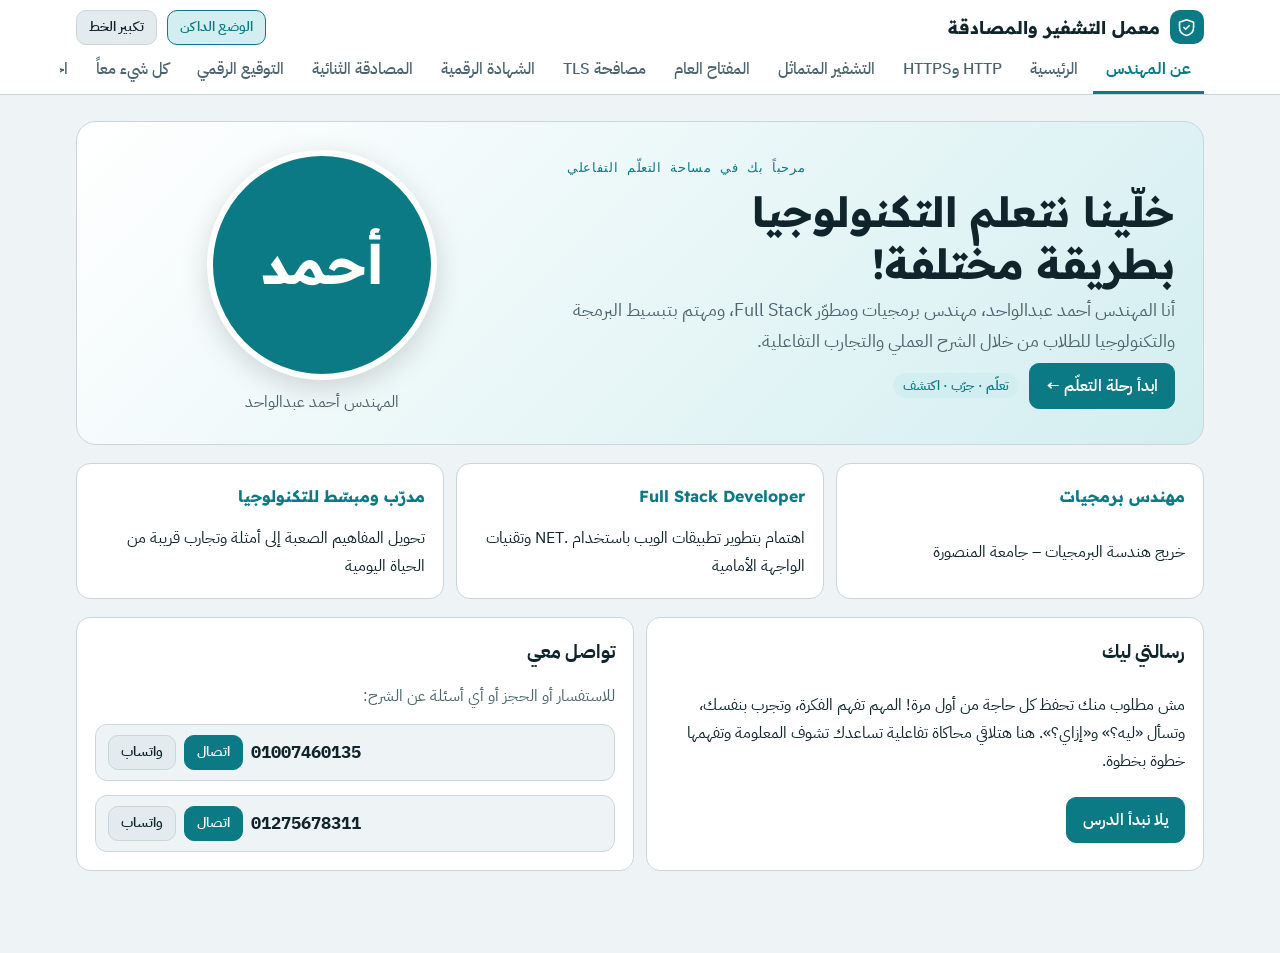
==== commit 36b9f383: "redesign" ====
--- a/index.html
+++ b/index.html
@@ -1,4 +1,4 @@
-<!doctype html><html><head><meta charset=utf8><meta name=viewport content="width=device-width,initial-scale=1,viewport-fit=cover"><style>:root{color-scheme:light;box-sizing:border-box;padding-top:env(safe-area-inset-top,0px);padding-bottom:env(safe-area-inset-bottom,0px)}html{scroll-padding-top:env(safe-area-inset-top,0px)}body{margin:0;padding:0;font:14px -apple-system,BlinkMacSystemFont,sans-serif;background:#fff;color:#000}img{max-width:100%}[hidden]:not([hidden=until-found i]){display:none!important}</style></head><body>
+<!doctype html><html data-theme="light"><head><meta charset=utf8><meta name=viewport content="width=device-width,initial-scale=1,viewport-fit=cover"><style>:root{color-scheme:light;box-sizing:border-box;padding-top:env(safe-area-inset-top,0px);padding-bottom:env(safe-area-inset-bottom,0px)}html{scroll-padding-top:env(safe-area-inset-top,0px)}body{margin:0;padding:0;font:14px -apple-system,BlinkMacSystemFont,sans-serif;background:#fff;color:#000}img{max-width:100%}[hidden]:not([hidden=until-found i]){display:none!important}</style></head><body>
 <title>معمل التشفير والمصادقة</title>
 <meta name="claude:viewport-fit-sides" content="cover">
 <link rel="stylesheet" href="https://fonts.googleapis.com/css2?family=IBM+Plex+Mono:wght@400;500&family=IBM+Plex+Sans+Arabic:wght@400;500;600;700&family=Readex+Pro:wght@500;600;700&display=swap">
@@ -298,7 +298,7 @@
 
 <header class="top">
   <div class="gutter topin">
-    <a class="brand" href="#home"><span class="logo" data-ic="shield"></span><span>معمل التشفير والمصادقة</span></a>
+    <a class="brand" href="#about"><span class="logo" data-ic="shield"></span><span>معمل التشفير والمصادقة</span></a>
     <div class="row top-actions">
       <button class="btn sm" id="themeBtn" type="button" aria-pressed="false" title="تغيير مظهر الموقع">الوضع الفاتح</button>
       <button class="btn sm" id="bigBtn" type="button" aria-pressed="false">تكبير الخط</button>
@@ -308,6 +308,48 @@
 </header>
 
 <main class="gutter">
+
+<!-- ============ ABOUT ============ -->
+<section class="view" id="v-about">
+<style>
+.ab-hero{display:grid;grid-template-columns:minmax(0,1.4fr) minmax(0,1fr);gap:28px;align-items:center;padding:28px;border:1px solid var(--line);border-radius:20px;background:linear-gradient(135deg,var(--surface),var(--accent-soft));margin-bottom:18px}
+@media(max-width:760px){.ab-hero{grid-template-columns:minmax(0,1fr);text-align:center;padding:20px}.ab-hero .row{justify-content:center}.ab-photo{order:-1}}
+.ab-photo{display:grid;justify-items:center;gap:8px}
+.ab-ph{width:min(60vw,230px);aspect-ratio:1;border-radius:50%;border:6px solid var(--surface);box-shadow:0 8px 28px rgba(0,0,0,.15);overflow:hidden;background:var(--accent);display:grid;place-items:center;color:var(--accent-ink);font-family:var(--f-display);font-weight:700;font-size:3.4rem}
+.ab-ph img{width:100%;height:100%;object-fit:cover;display:block}
+.ab-cards{display:grid;grid-template-columns:repeat(3,minmax(0,1fr));gap:12px;margin-bottom:18px}
+@media(max-width:760px){.ab-cards{grid-template-columns:minmax(0,1fr)}}
+.ab-cards .panel b{font-family:var(--f-display);color:var(--accent)}
+.ab-phone{display:flex;flex-wrap:wrap;gap:8px;align-items:center;padding:10px 12px;border:1px solid var(--line);border-radius:12px;background:var(--bg)}
+.ab-phone b{font-family:var(--f-mono);direction:ltr;font-size:1.05rem;flex:1;min-width:8rem}
+a.btn{text-decoration:none;display:inline-block}
+</style>
+<div class="ab-hero">
+  <div class="vhead" style="margin:0">
+    <p class="kicker" style="text-align:inherit">مرحباً بك في مساحة التعلّم التفاعلي</p>
+    <h1>خلّينا نتعلم التكنولوجيا بطريقة مختلفة!</h1>
+    <p class="lead">أنا المهندس أحمد عبدالواحد، مهندس برمجيات ومطوّر Full Stack، ومهتم بتبسيط البرمجة والتكنولوجيا للطلاب من خلال الشرح العملي والتجارب التفاعلية.</p>
+    <div class="row"><a class="btn primary" href="#home">ابدأ رحلة التعلّم ←</a><span class="tag info">تعلّم · جرّب · اكتشف</span></div>
+  </div>
+  <div class="ab-photo">
+    <!-- ضع رابط صورتك مكان ضع-رابط-الصورة-هنا (في الصفحة المنشورة يلزم أن تكون الصورة مضمّنة data: URI) -->
+    <div class="ab-ph"><img src="1.jpg" alt="صورة المهندس أحمد عبدالواحد" onerror="this.remove()">أحمد</div>
+    <span class="muted">المهندس أحمد عبدالواحد</span>
+  </div>
+</div>
+<div class="ab-cards">
+  <div class="panel"><b>مهندس برمجيات</b><p>خريج هندسة البرمجيات – جامعة المنصورة</p></div>
+  <div class="panel"><b>Full Stack Developer</b><p>اهتمام بتطوير تطبيقات الويب باستخدام .NET وتقنيات الواجهة الأمامية</p></div>
+  <div class="panel"><b>مدرّب ومبسّط للتكنولوجيا</b><p>تحويل المفاهيم الصعبة إلى أمثلة وتجارب قريبة من الحياة اليومية</p></div>
+</div>
+<div class="two" style="margin-bottom:18px">
+  <div class="panel"><h3>رسالتي ليك</h3><p>مش مطلوب منك تحفظ كل حاجة من أول مرة! المهم تفهم الفكرة، وتجرب بنفسك، وتسأل «ليه؟» و«إزاي؟». هنا هتلاقي محاكاة تفاعلية تساعدك تشوف المعلومة وتفهمها خطوة بخطوة.</p><div><a class="btn primary" href="#home">يلا نبدأ الدرس</a></div></div>
+  <div class="panel"><h3>تواصل معي</h3><p class="muted">للاستفسار أو الحجز أو أي أسئلة عن الشرح:</p>
+    <div class="ab-phone"><b>01007460135</b><a class="btn sm primary" href="tel:+201007460135">اتصال</a><a class="btn sm" href="https://wa.me/201007460135" target="_blank" rel="noopener">واتساب</a></div>
+    <div class="ab-phone"><b>01275678311</b><a class="btn sm primary" href="tel:+201275678311">اتصال</a><a class="btn sm" href="https://wa.me/201275678311" target="_blank" rel="noopener">واتساب</a></div>
+  </div>
+</div>
+</section>
 
 <!-- ============ HOME ============ -->
 <section class="view" id="v-home">
@@ -888,14 +930,14 @@
 }
 
 /* ---------- router ---------- */
-const TABS=[['home','الرئيسية'],['https','HTTP وHTTPS'],['symmetric','التشفير المتماثل'],['public-key','المفتاح العام'],['handshake','مصافحة TLS'],['certificate','الشهادة الرقمية'],['auth','المصادقة الثنائية'],['signature','التوقيع الرقمي'],['all-in-one','كل شيء معاً'],['quiz','اختبر نفسك']];
+const TABS=[['about','عن المهندس'],['home','الرئيسية'],['https','HTTP وHTTPS'],['symmetric','التشفير المتماثل'],['public-key','المفتاح العام'],['handshake','مصافحة TLS'],['certificate','الشهادة الرقمية'],['auth','المصادقة الثنائية'],['signature','التوقيع الرقمي'],['all-in-one','كل شيء معاً'],['quiz','اختبر نفسك']];
 $('#tabs').innerHTML=TABS.map(([id,l])=>`<a href="#${id}" data-view="${id}">${l}</a>`).join('');
 fillIcons();
 const inited={};
-const INIT={home:initHome,https:initHttps,symmetric:initSym,'public-key':initPub,handshake:initHs,certificate:initCert,auth:initAuth,signature:initSig,'all-in-one':initAll,quiz:initQuiz};
+const INIT={about:function(){},home:initHome,https:initHttps,symmetric:initSym,'public-key':initPub,handshake:initHs,certificate:initCert,auth:initAuth,signature:initSig,'all-in-one':initAll,quiz:initQuiz};
 function route(){
   let h=''; try{h=decodeURIComponent(location.hash.slice(1));}catch(e){}
-  if(!INIT[h]) h='home';
+  if(!INIT[h]) h='about';
   $$('.view').forEach(v=>{v.hidden=v.id!=='v-'+h;});
   $$('#tabs a').forEach(a=>{
     const on=a.dataset.view===h;
@@ -1506,4 +1548,4 @@
 sim('all-in-one','محاكاة: اختر الحل المناسب لكل خطر',`<div class="g" style="display:grid;gap:8px"></div>`,d=>{const Q=[['متلصص يقرأ بياناتك على الواي فاي','تشفير HTTPS'],['موقع مزيف ينتحل البنك','الشهادة الرقمية'],['شخص عرف كلمة مرورك','المصادقة الثنائية'],['تعديل مبلغ الطلب أثناء الإرسال','التوقيع الرقمي']],O=['تشفير HTTPS','الشهادة الرقمية','المصادقة الثنائية','التوقيع الرقمي'];$('.g',d).innerHTML=Q.map((q,i)=>`<div class="hop"><span>${q[0]}</span><div class="row"><select class="inp" data-i="${i}"><option value="">اختر…</option>${O.map(o=>`<option>${o}</option>`).join('')}</select><span class="tag"></span></div></div>`).join('');$$('select',d).forEach(s=>s.onchange=()=>{const t=s.nextElementSibling,ok=s.value===Q[+s.dataset.i][1];t.className='tag '+(ok?'good':'bad');t.textContent=s.value?(ok?'صحيح':'حاول مجدداً'):''})});
 })();
 </script>
-</body></html>+</body></html>
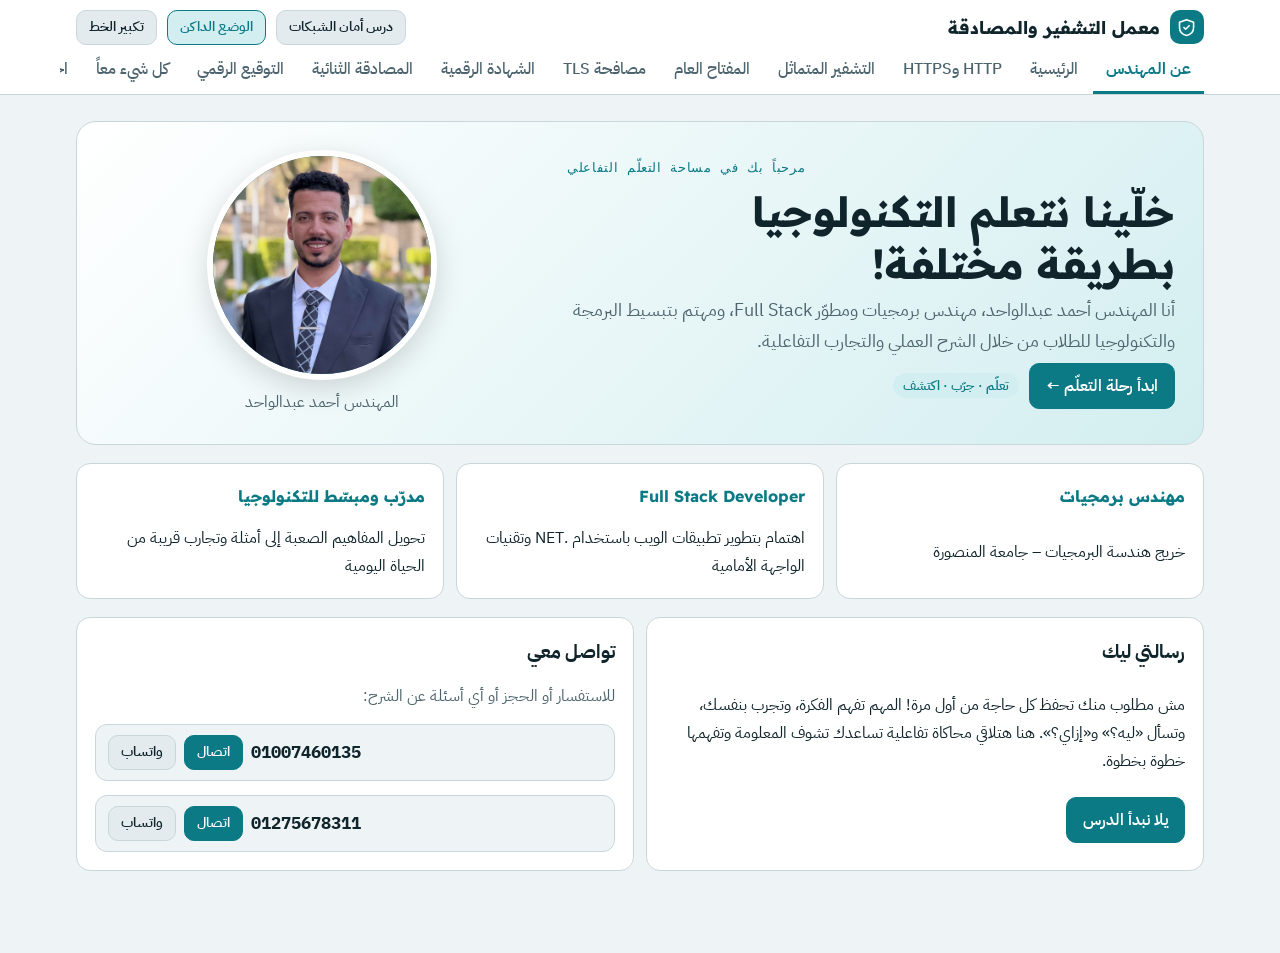
==== commit 6b6ec522: "Add link to network security lesson in header" ====
--- a/index.html
+++ b/index.html
@@ -300,6 +300,7 @@
   <div class="gutter topin">
     <a class="brand" href="#about"><span class="logo" data-ic="shield"></span><span>معمل التشفير والمصادقة</span></a>
     <div class="row top-actions">
+      <a class="btn sm" href="2.html">درس أمان الشبكات</a>
       <button class="btn sm" id="themeBtn" type="button" aria-pressed="false" title="تغيير مظهر الموقع">الوضع الفاتح</button>
       <button class="btn sm" id="bigBtn" type="button" aria-pressed="false">تكبير الخط</button>
     </div>
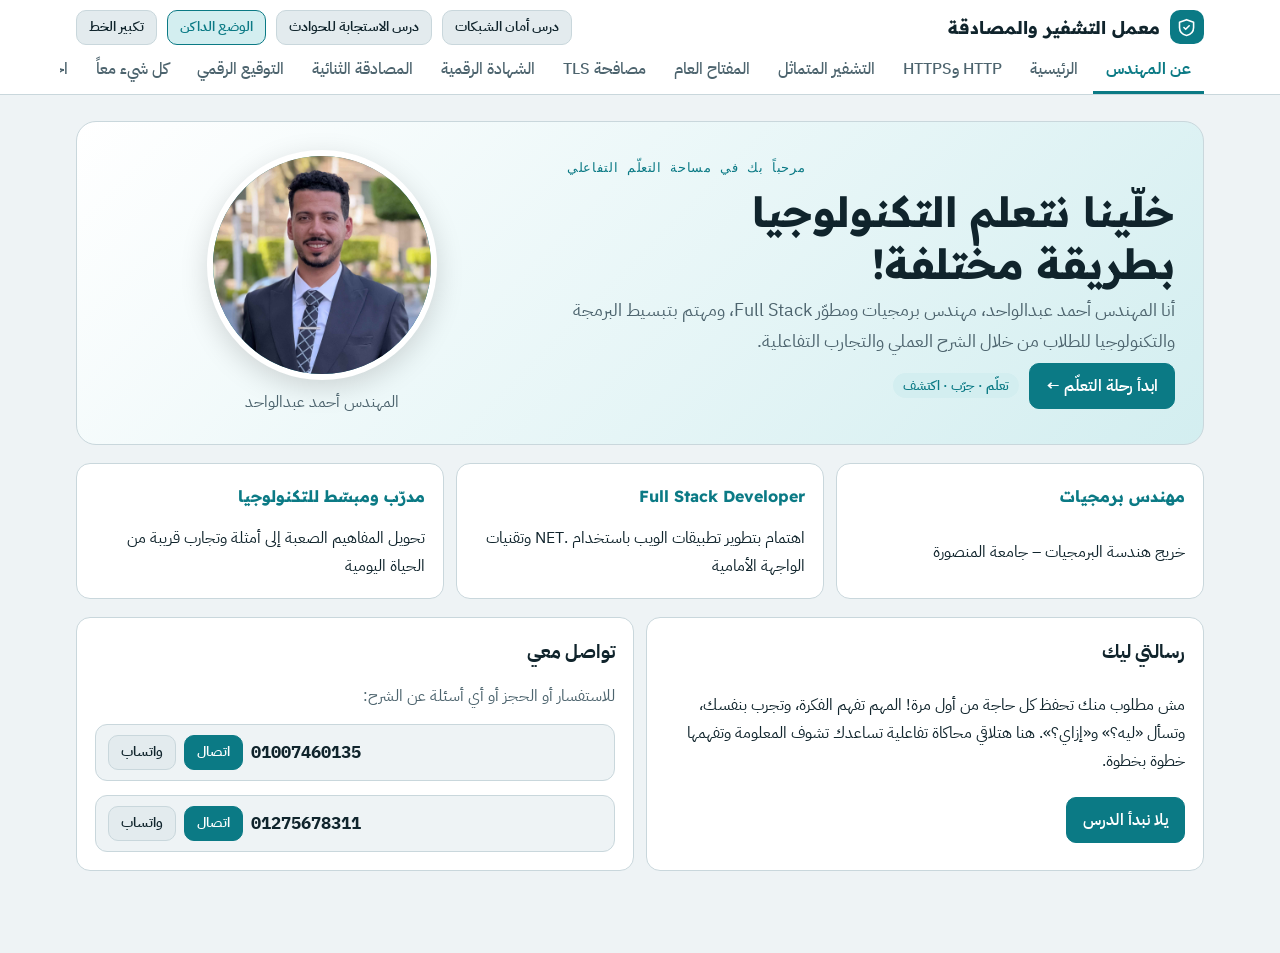
==== commit e59e991f: "Add incident response lesson link to index.html" ====
--- a/index.html
+++ b/index.html
@@ -301,6 +301,7 @@
     <a class="brand" href="#about"><span class="logo" data-ic="shield"></span><span>معمل التشفير والمصادقة</span></a>
     <div class="row top-actions">
       <a class="btn sm" href="2.html">درس أمان الشبكات</a>
+      <a class="btn sm" href="3.html">درس الاستجابة للحوادث</a>
       <button class="btn sm" id="themeBtn" type="button" aria-pressed="false" title="تغيير مظهر الموقع">الوضع الفاتح</button>
       <button class="btn sm" id="bigBtn" type="button" aria-pressed="false">تكبير الخط</button>
     </div>
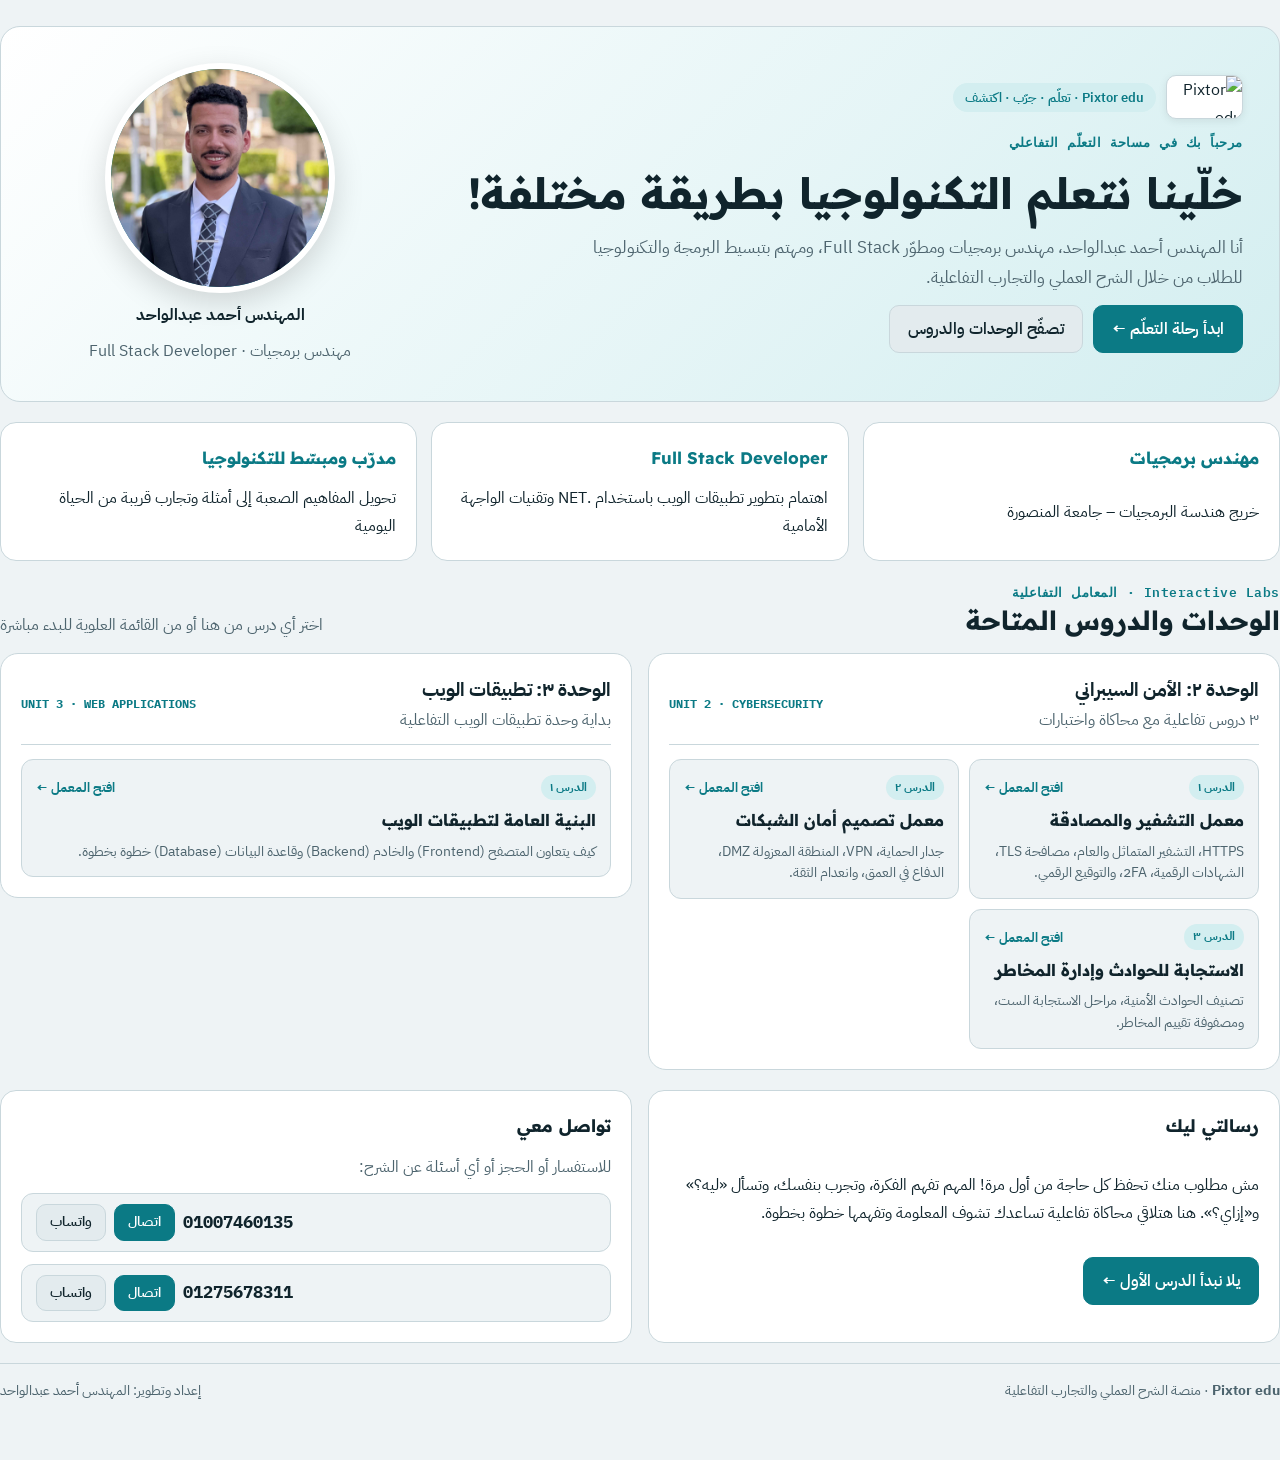
==== commit 07c62012: "Update print statement from 'Hello' to 'Goodbye'" ====
--- a/index.html
+++ b/index.html
@@ -1,1553 +1,229 @@
-<!doctype html><html data-theme="light"><head><meta charset=utf8><meta name=viewport content="width=device-width,initial-scale=1,viewport-fit=cover"><style>:root{color-scheme:light;box-sizing:border-box;padding-top:env(safe-area-inset-top,0px);padding-bottom:env(safe-area-inset-bottom,0px)}html{scroll-padding-top:env(safe-area-inset-top,0px)}body{margin:0;padding:0;font:14px -apple-system,BlinkMacSystemFont,sans-serif;background:#fff;color:#000}img{max-width:100%}[hidden]:not([hidden=until-found i]){display:none!important}</style></head><body>
-<title>معمل التشفير والمصادقة</title>
-<meta name="claude:viewport-fit-sides" content="cover">
-<link rel="stylesheet" href="https://fonts.googleapis.com/css2?family=IBM+Plex+Mono:wght@400;500&family=IBM+Plex+Sans+Arabic:wght@400;500;600;700&family=Readex+Pro:wght@500;600;700&display=swap">
+<!doctype html>
+<html lang="ar" dir="rtl" data-theme="light">
+<head>
+<meta charset="utf-8">
+<meta name="viewport" content="width=device-width,initial-scale=1,viewport-fit=cover">
+<title>Pixtor edu — الرئيسية · م. أحمد عبدالواحد</title>
+<link rel="stylesheet" href="https://fonts.googleapis.com/css2?family=IBM+Plex+Mono:wght@400;500;700&family=IBM+Plex+Sans+Arabic:wght@400;500;600;700&family=Readex+Pro:wght@500;600;700&display=swap">
+<link rel="stylesheet" href="nav.css">
 <style>
-/* Layout: sticky tab bar on top; each concept is one screen = lesson header + live simulation panel + short takeaway panel */
 :root{
   --bg:#EEF3F5; --surface:#FFFFFF; --surface2:#E3EBEE; --fg:#10242C; --muted:#4D646E; --line:#C9D7DC;
   --accent:#0B7A85; --accent-ink:#FFFFFF; --accent-soft:#D3EEF0;
-  --good:#17814F; --good-soft:#D8F0E3; --bad:#B8312A; --bad-soft:#F8DDDA; --bad-ink:#FFFFFF;
-  --warn:#8F5400; --warn-soft:#FBEBCB;
-  --cipher:#5B3FA8; --cipher-soft:#E7E0F7;
+  --good:#17814F; --good-soft:#D8F0E3; --bad:#B8312A; --bad-soft:#F8DDDA;
   --f-display:'Readex Pro','IBM Plex Sans Arabic',system-ui,sans-serif;
   --f-body:'IBM Plex Sans Arabic','Segoe UI',Tahoma,sans-serif;
   --f-mono:'IBM Plex Mono',ui-monospace,Consolas,monospace;
-}
-@media (prefers-color-scheme: dark){
+  color-scheme:light;
+  box-sizing:border-box;
+  padding-top:env(safe-area-inset-top,0px);
+  padding-bottom:env(safe-area-inset-bottom,0px);
+}
+@media (prefers-color-scheme:dark){
   :root:not([data-theme="light"]){
     --bg:#0C1A20; --surface:#132830; --surface2:#1A343E; --fg:#E3EFF2; --muted:#9DB6BE; --line:#27434D;
     --accent:#3FC1CC; --accent-ink:#05262B; --accent-soft:#12383E;
-    --good:#4CC98A; --good-soft:#123626; --bad:#FF8A80; --bad-soft:#3E1B19; --bad-ink:#2A0A08;
-    --warn:#F2B04C; --warn-soft:#3B2C0E;
-    --cipher:#B9A4F5; --cipher-soft:#2A2250;
+    --good:#4CC98A; --good-soft:#123626; --bad:#FF8A80; --bad-soft:#3E1B19;
     color-scheme:dark;
   }
 }
 :root[data-theme="dark"]{
   --bg:#0C1A20; --surface:#132830; --surface2:#1A343E; --fg:#E3EFF2; --muted:#9DB6BE; --line:#27434D;
   --accent:#3FC1CC; --accent-ink:#05262B; --accent-soft:#12383E;
-  --good:#4CC98A; --good-soft:#123626; --bad:#FF8A80; --bad-soft:#3E1B19; --bad-ink:#2A0A08;
-  --warn:#F2B04C; --warn-soft:#3B2C0E;
-  --cipher:#B9A4F5; --cipher-soft:#2A2250;
+  --good:#4CC98A; --good-soft:#123626; --bad:#FF8A80; --bad-soft:#3E1B19;
   color-scheme:dark;
 }
 *{box-sizing:border-box}
-html{font-size:100%}
-html.big{font-size:118%}
-body{background:var(--bg);color:var(--fg);font-family:var(--f-body);font-size:1rem;line-height:1.75}
+html{font-size:100%;scroll-padding-top:env(safe-area-inset-top,0px)}
+body{margin:0;background:var(--bg);color:var(--fg);font-family:var(--f-body);font-size:1rem;line-height:1.75}
 body::before{content:"";position:fixed;inset:0 0 auto;height:env(safe-area-inset-top,0px);z-index:30;background:var(--surface)}
-.gutter{padding-left:max(16px,env(safe-area-inset-left,0px));padding-right:max(16px,env(safe-area-inset-right,0px))}
 h1,h2,h3,h4,p{margin:0}
-.i{width:1.2em;height:1.2em;fill:none;stroke:currentColor;stroke-width:1.8;stroke-linecap:round;stroke-linejoin:round;vertical-align:-.22em;flex:none}
-
-/* detailed lesson explanations */
-.top-actions{gap:8px}
-.lesson-detail{margin-top:18px;background:var(--surface);border:1px solid var(--line);border-radius:14px;padding:0;overflow:hidden}
-.lesson-detail>summary{list-style:none;display:flex;align-items:center;justify-content:space-between;gap:12px;padding:14px 18px;color:var(--accent);font-family:var(--f-display);font-weight:700;cursor:pointer}
-.lesson-detail>summary::-webkit-details-marker{display:none}
-.lesson-detail>summary::after{content:"＋";font-family:var(--f-mono);font-size:1.1rem}
-.lesson-detail[open]>summary::after{content:"−"}
-.lesson-detail .detail-body{padding:0 18px 18px;display:grid;gap:14px}
-.lesson-detail h3{font-family:var(--f-display);font-size:1rem;color:var(--fg);margin-bottom:4px}
-.lesson-detail p{color:var(--muted)}
-.lesson-detail ul{margin:6px 0 0;padding-inline-start:1.25rem;display:grid;gap:6px}
-.lesson-detail li::marker{color:var(--accent)}
-.lesson-detail .detail-callout{padding:10px 12px;border-radius:10px;background:var(--accent-soft);color:var(--fg)}
-.lesson-detail .detail-grid{display:grid;grid-template-columns:repeat(2,minmax(0,1fr));gap:12px}
-.lesson-detail .detail-card{padding:12px;border:1px solid var(--line);border-radius:10px;background:var(--bg)}
-@media(max-width:600px){.lesson-detail .detail-grid{grid-template-columns:minmax(0,1fr)}.top-actions{gap:6px}.top-actions .btn{padding-inline:9px}}
-
-/* top bar */
-.top{position:sticky;top:env(safe-area-inset-top,0px);z-index:20;background:var(--surface);border-bottom:1px solid var(--line)}
-.topin{display:flex;align-items:center;justify-content:space-between;gap:12px;padding-block:10px 2px;max-width:1160px;margin-inline:auto}
-.brand{display:flex;align-items:center;gap:10px;color:var(--fg);text-decoration:none;font-family:var(--f-display);font-weight:700;font-size:1.1rem}
-.brand .logo{display:grid;place-items:center;width:34px;height:34px;border-radius:10px;background:var(--accent);color:var(--accent-ink)}
-.tabs{display:flex;gap:2px;overflow-x:auto;max-width:1160px;margin-inline:auto;scrollbar-width:thin}
-.tabs a{color:var(--muted);text-decoration:none;padding:8px 13px;border-bottom:3px solid transparent;font-weight:500;white-space:nowrap}
-.tabs a:hover{color:var(--fg)}
-.tabs a[aria-current="page"]{color:var(--accent);border-color:var(--accent);font-weight:700}
-a:focus-visible,button:focus-visible,input:focus-visible,textarea:focus-visible,summary:focus-visible{outline:3px solid var(--accent);outline-offset:2px}
-
-main{max-width:1160px;margin-inline:auto;padding-block:26px 64px}
-.view[hidden]{display:none}
-.kicker{font-family:var(--f-mono);font-size:.8rem;letter-spacing:.05em;color:var(--accent);direction:ltr;text-align:right;font-weight:500}
-.vhead{display:grid;gap:6px;margin-bottom:20px}
-h1{font-family:var(--f-display);font-weight:700;font-size:clamp(1.7rem,4.4vw,2.6rem);line-height:1.25;text-wrap:balance}
-.lead{font-size:1.1rem;color:var(--muted);max-width:62ch}
-.grid2{display:grid;grid-template-columns:minmax(0,1.75fr) minmax(0,1fr);gap:20px;align-items:start}
-@media (max-width:900px){.grid2{grid-template-columns:minmax(0,1fr)}}
-.panel{background:var(--surface);border:1px solid var(--line);border-radius:14px;padding:18px;display:grid;gap:14px;min-width:0}
-.note h3{font-family:var(--f-display);font-size:1.05rem}
-.note ul{margin:0;padding-inline-start:1.15rem;display:grid;gap:8px}
-.note li::marker{color:var(--accent)}
-.try{padding:9px 13px;border-radius:10px;background:var(--accent-soft);font-size:.95rem}
-.try b{color:var(--accent)}
-.lbl{display:block;font-size:.85rem;color:var(--muted);font-weight:500}
+img{max-width:100%}
+main.gutter{padding-block:26px 56px;display:grid;gap:20px}
+.kicker{font-family:var(--f-mono);font-size:.82rem;letter-spacing:.04em;color:var(--accent);font-weight:600}
+h1{font-family:var(--f-display);font-weight:700;font-size:clamp(1.65rem,3.6vw,2.7rem);line-height:1.25;text-wrap:balance}
+h2{font-family:var(--f-display);font-weight:700;font-size:clamp(1.25rem,2.4vw,1.65rem);line-height:1.3}
+.lead{font-size:1.08rem;color:var(--muted);max-width:68ch}
 .muted{color:var(--muted)}
 .row{display:flex;flex-wrap:wrap;gap:10px;align-items:center}
-.two{display:grid;grid-template-columns:repeat(2,minmax(0,1fr));gap:12px}
-@media (max-width:560px){.two{grid-template-columns:minmax(0,1fr)}}
-
-/* controls */
-.btn{font:inherit;font-weight:600;border:1px solid var(--line);background:var(--surface2);color:var(--fg);padding:8px 16px;border-radius:10px;cursor:pointer;transition:background .15s,border-color .15s}
+.tag{display:inline-flex;gap:6px;align-items:center;padding:3px 12px;border-radius:999px;font-size:.84rem;font-weight:600;background:var(--accent-soft);color:var(--accent)}
+.btn{font:inherit;font-weight:600;border:1px solid var(--line);background:var(--surface2);color:var(--fg);padding:9px 18px;border-radius:10px;cursor:pointer;text-decoration:none;display:inline-flex;align-items:center;justify-content:center;gap:6px;transition:border-color .15s,background .15s,filter .15s}
 .btn:hover{border-color:var(--accent)}
 .btn.primary{background:var(--accent);border-color:var(--accent);color:var(--accent-ink)}
 .btn.primary:hover{filter:brightness(1.08)}
-.btn.sm{padding:4px 12px;font-size:.88rem}
-.btn:disabled{opacity:.45;cursor:not-allowed}
-.btn[aria-pressed="true"]{background:var(--accent-soft);border-color:var(--accent);color:var(--accent)}
-.inp{font:inherit;width:100%;padding:8px 12px;border:1px solid var(--line);border-radius:10px;background:var(--bg);color:var(--fg)}
-textarea.inp{resize:vertical}
-input[type=range]{width:100%;accent-color:var(--accent)}
-.seg{display:inline-flex;border:1px solid var(--line);border-radius:10px;overflow:hidden}
-.seg button{font:inherit;font-weight:700;padding:7px 22px;background:var(--surface);color:var(--muted);border:0;cursor:pointer;font-family:var(--f-mono)}
-.seg button[aria-pressed="true"]{background:var(--accent);color:var(--accent-ink)}
-.seg button[data-v="http"][aria-pressed="true"]{background:var(--bad);color:var(--bad-ink)}
-.check{display:flex;gap:8px;align-items:center;cursor:pointer}
-.check input{width:1.1rem;height:1.1rem;accent-color:var(--accent)}
-
-.tag{display:inline-flex;gap:6px;align-items:center;padding:1px 10px;border-radius:999px;font-size:.84rem;font-weight:600;background:var(--surface2);color:var(--fg)}
-.tag.good{background:var(--good-soft);color:var(--good)}
-.tag.bad{background:var(--bad-soft);color:var(--bad)}
-.tag.warn{background:var(--warn-soft);color:var(--warn)}
-.tag.info{background:var(--accent-soft);color:var(--accent)}
-.chip{display:inline-flex;gap:6px;align-items:center;padding:2px 10px;border-radius:8px;background:var(--surface2);font-size:.88rem}
-.chip em{font-style:normal;color:var(--accent);font-weight:600}
-.mono{font-family:var(--f-mono);direction:ltr;text-align:left;unicode-bidi:isolate;overflow-wrap:anywhere;font-size:.88rem;line-height:1.6}
-.out{border:1px dashed var(--line);border-radius:10px;padding:9px 12px;min-height:2.9rem;background:var(--bg);overflow-wrap:anywhere}
-.out.cipher{background:var(--cipher-soft);color:var(--cipher);border-color:transparent}
-.out.good{background:var(--good-soft);color:var(--good);border-color:transparent}
-.out.bad{background:var(--bad-soft);color:var(--bad);border-color:transparent}
-mark{background:var(--bad);color:var(--bad-ink);padding:0 4px;border-radius:4px;font-weight:700}
-.keybadge{display:inline-flex;align-items:center;gap:6px;padding:1px 10px;border-radius:8px;background:var(--warn-soft);color:var(--warn);font-weight:700;font-family:var(--f-mono)}
-
-/* browser mock */
-.browser{border:1px solid var(--line);border-radius:12px;overflow:hidden;background:var(--surface)}
-.bbar{display:flex;gap:8px;align-items:center;padding:8px 10px;background:var(--surface2);border-bottom:1px solid var(--line)}
-.url{flex:1;min-width:0;display:flex;align-items:center;gap:6px;padding:4px 12px;border-radius:999px;background:var(--bg);font-family:var(--f-mono);font-size:.85rem;direction:ltr;white-space:nowrap;overflow:hidden}
-.url span{overflow:hidden;text-overflow:ellipsis}
-.url.safe .i{color:var(--good)}
-.url.unsafe .i{color:var(--bad)}
-.bpage{padding:16px;display:grid;gap:12px}
-
-/* stage with flying packets */
-.stage{position:relative;display:flex;justify-content:space-between;align-items:flex-start;gap:8px;padding:18px 10px 10px;border-radius:12px;background:var(--bg);border:1px solid var(--line);overflow:hidden}
-.wire{position:absolute;left:12%;right:12%;top:46px;height:2px;background:repeating-linear-gradient(90deg,var(--line) 0 8px,transparent 8px 14px)}
-.node{position:relative;z-index:1;display:flex;flex-direction:column;align-items:center;gap:4px;text-align:center;width:clamp(78px,24%,130px);font-size:.85rem;line-height:1.4}
-.node .ico{width:56px;height:56px;border-radius:16px;display:grid;place-items:center;background:var(--surface);border:2px solid var(--line);color:var(--fg);transition:box-shadow .2s,border-color .2s}
-.node .ico .i{width:28px;height:28px}
-.node .ico.on{border-color:var(--accent);color:var(--accent);box-shadow:0 0 0 4px var(--accent-soft)}
-.node .ico.watch{border-color:var(--bad);color:var(--bad);box-shadow:0 0 0 4px var(--bad-soft)}
-.node .slot{min-height:1.7rem;display:flex;flex-direction:column;gap:3px;align-items:center}
-.packet{position:absolute;z-index:5;max-width:9.5rem;padding:3px 10px;border-radius:8px;font-family:var(--f-mono);font-size:.76rem;white-space:nowrap;overflow:hidden;text-overflow:ellipsis;direction:ltr;pointer-events:none}
-.packet.plain{background:var(--bad-soft);color:var(--bad);border:1px solid var(--bad)}
-.packet.cipher{background:var(--cipher-soft);color:var(--cipher);border:1px solid var(--cipher)}
-.packet.ok{background:var(--good-soft);color:var(--good);border:1px solid var(--good)}
-.packet.info{background:var(--accent-soft);color:var(--accent);border:1px solid var(--accent)}
-
-/* home */
-.hero{display:grid;grid-template-columns:minmax(0,1.3fr) minmax(0,1fr);gap:24px;align-items:center;margin-bottom:26px}
-@media (max-width:760px){.hero{grid-template-columns:minmax(0,1fr)}}
-.hero .vhead{margin:0}
-.demo{background:var(--surface);border:1px solid var(--line);border-radius:14px;padding:16px;display:grid;gap:8px}
-.demo-line{padding:12px;border-radius:10px;background:var(--bad-soft);color:var(--bad);transition:opacity .25s}
-.demo-line.cipher{background:var(--cipher-soft);color:var(--cipher)}
-.demo-cap{display:flex;gap:8px;align-items:center;font-weight:600}
-.cards{display:grid;grid-template-columns:minmax(0,1fr);gap:12px;margin-bottom:22px}
-@media (min-width:640px){.cards{grid-template-columns:repeat(3,minmax(0,1fr))}}
-a.card{display:grid;gap:4px;align-content:start;padding:16px;background:var(--surface);border:1px solid var(--line);border-radius:14px;color:inherit;text-decoration:none;transition:border-color .15s,transform .15s}
-a.card:hover{border-color:var(--accent);transform:translateY(-2px)}
-a.card .ci{color:var(--accent);font-size:1.5rem}
-a.card b{font-family:var(--f-display);font-size:1.05rem}
-a.card span.d{color:var(--muted);font-size:.92rem;line-height:1.55}
-.goals ul{margin:0;padding-inline-start:1.15rem;display:grid;gap:6px}
-
-/* symmetric */
-.sgrid{display:grid;grid-template-columns:repeat(2,minmax(0,1fr));grid-template-areas:"s r" "c c";gap:14px}
-.sgrid .ps{grid-area:s}.sgrid .pr{grid-area:r}.sgrid .pc{grid-area:c}
-@media (max-width:640px){.sgrid{grid-template-columns:minmax(0,1fr);grid-template-areas:"s" "c" "r"}}
-.person{display:grid;gap:8px;padding:14px;border:1px solid var(--line);border-radius:12px;background:var(--bg);align-content:start}
-.person h3{font-family:var(--f-display);font-size:1rem;display:flex;gap:8px;align-items:center}
-.keyrow{display:flex;justify-content:space-between;align-items:center}
-.strip{overflow-x:auto;padding-block:4px}
-.srow{display:flex;gap:4px;align-items:center;margin-block:4px;min-width:max-content}
-.srow i{font-style:normal;width:30px;height:32px;display:grid;place-items:center;border:1px solid var(--line);border-radius:6px;background:var(--surface);font-weight:600}
-.srow i.sh{background:var(--cipher-soft);color:var(--cipher);border-color:transparent}
-.sl{width:3.8rem;font-size:.78rem;color:var(--muted)}
-
-/* public key */
-.steps{list-style:none;margin:0;padding:0;display:grid;gap:14px}
-.steps>li{display:grid;grid-template-columns:auto minmax(0,1fr);gap:12px;align-items:start}
-.num{width:30px;height:30px;border-radius:50%;background:var(--accent);color:var(--accent-ink);display:grid;place-items:center;font-weight:700;font-family:var(--f-mono)}
-.keytile{display:grid;gap:4px;padding:12px;border:1px solid var(--line);border-radius:12px;background:var(--bg)}
-.keytile b{display:flex;gap:6px;align-items:center}
-.blur{filter:blur(6px);cursor:pointer;user-select:none}
-details{border:1px solid var(--line);border-radius:10px;padding:8px 12px;background:var(--bg)}
-summary{cursor:pointer;font-weight:600}
-
-/* handshake */
-.phases{list-style:none;margin:0;padding:0;display:grid;grid-template-columns:repeat(3,minmax(0,1fr));gap:8px}
-@media (max-width:640px){.phases{grid-template-columns:minmax(0,1fr)}}
-.phases li{padding:10px;border:1px solid var(--line);border-radius:10px;background:var(--bg);opacity:.6;transition:opacity .2s,background .2s}
-.phases li b{display:block;font-family:var(--f-display);font-size:.95rem}
-.phases li span{display:block;color:var(--muted);font-size:.8rem}
-.phases li.cur{opacity:1;border-color:var(--accent);background:var(--accent-soft)}
-.phases li.done{opacity:1}
-.now{padding:12px;border-radius:12px;background:var(--bg);border:1px solid var(--line);display:grid;gap:6px;min-height:6.5rem}
-.dots{display:flex;gap:6px}
-.dots i{width:10px;height:10px;border-radius:50%;background:var(--line)}
-.dots i.on{background:var(--accent)}
-.checks{list-style:none;margin:6px 0 0;padding:0;display:grid;gap:6px}
-.checks li{display:flex;gap:8px;align-items:center;padding:6px 10px;border-radius:8px;background:var(--surface);border:1px solid var(--line);font-size:.92rem}
-.checks li .st{width:1.3em;display:grid;place-items:center;flex:none;color:var(--muted)}
-.checks li.pass{border-color:var(--good)}.checks li.pass .st{color:var(--good)}
-.checks li.fail{border-color:var(--bad)}.checks li.fail .st{color:var(--bad)}
-.sp{width:1em;height:1em;border:2px solid var(--line);border-top-color:var(--accent);border-radius:50%;display:inline-block;animation:spin .7s linear infinite}
-@keyframes spin{to{transform:rotate(360deg)}}
-
-/* certificate */
-.cert{border:2px solid var(--accent);border-radius:12px;padding:14px;background:var(--surface);display:grid;gap:8px}
-.cert h4{display:flex;gap:8px;align-items:center;font-family:var(--f-display);font-size:1rem}
-.cert dl{display:grid;grid-template-columns:auto minmax(0,1fr);gap:4px 12px;margin:0}
-.cert dt{color:var(--muted);font-size:.85rem}
-.cert dd{margin:0;font-weight:600;overflow-wrap:anywhere}
-.cert .sigline{font-size:.82rem;color:var(--muted);border-top:1px dashed var(--line);padding-top:6px}
-.warnpage{background:var(--bad-soft);border-radius:10px;padding:16px;display:grid;gap:8px;justify-items:center;text-align:center}
-.warnpage .i{width:2.4rem;height:2.4rem;color:var(--bad)}
-.warnpage ul{margin:0;padding:0;list-style:none;display:grid;gap:4px;color:var(--bad);font-weight:600}
-.okpage{background:var(--good-soft);border-radius:10px;padding:16px;display:grid;gap:6px}
-.fakepage{background:var(--warn-soft);border-radius:10px;padding:16px;display:grid;gap:6px}
-.certgrid{display:grid;grid-template-columns:repeat(2,minmax(0,1fr));gap:14px}
-@media (max-width:700px){.certgrid{grid-template-columns:minmax(0,1fr)}}
-
-/* auth */
-.tiles3{display:grid;grid-template-columns:repeat(3,minmax(0,1fr));gap:12px;margin-bottom:20px}
-@media (max-width:700px){.tiles3{grid-template-columns:minmax(0,1fr)}}
-.tile{padding:14px;border:1px solid var(--line);border-radius:12px;background:var(--surface);display:grid;gap:4px;align-content:start}
-.tile .ti{color:var(--accent);font-size:1.7rem}
-.tile b{font-family:var(--f-display)}
-.authgrid{display:grid;grid-template-columns:minmax(0,1fr) minmax(0,210px);gap:16px;align-items:start}
-@media (max-width:700px){.authgrid{grid-template-columns:minmax(0,1fr)}}
-.phone{width:min(100%,210px);border:3px solid var(--fg);border-radius:22px;padding:12px;min-height:150px;background:var(--bg);margin-inline:auto}
-.msg{background:var(--accent-soft);padding:8px 10px;border-radius:10px;margin-top:8px;font-size:.88rem}
-.fpad{width:96px;height:96px;border-radius:50%;border:3px solid var(--line);display:grid;place-items:center;margin:4px auto;cursor:pointer;background:var(--bg);color:var(--accent);padding:0}
-.fpad .i{width:48px;height:48px}
-.fpad.scan{border-color:var(--accent);animation:pulse 1s ease-in-out}
-@keyframes pulse{50%{box-shadow:0 0 0 12px var(--accent-soft)}}
-.ccard{display:grid;gap:6px;padding:12px 14px;border-radius:12px;background:var(--surface2);border:1px solid var(--line);font-family:var(--f-mono);direction:ltr;font-size:.9rem}
-.reqs{display:flex;flex-wrap:wrap;gap:8px;align-items:center}
-.result{padding:14px;border-radius:12px;display:grid;gap:6px}
-.result.good{background:var(--good-soft);color:var(--good)}
-.result.bad{background:var(--bad-soft);color:var(--bad)}
-.result p{color:var(--fg)}
-.shake{animation:shake .3s}
-@keyframes shake{25%{transform:translateX(-6px)}75%{transform:translateX(6px)}}
-
-/* signature */
-.sig3{display:grid;gap:14px}
-.numbox{display:flex;justify-content:space-between;gap:10px;align-items:center;padding:8px 12px;border-radius:10px;background:var(--bg);border:1px solid var(--line)}
-.numbox b{font-family:var(--f-mono);direction:ltr}
-
-/* all in one */
-.stepper{display:flex;flex-wrap:wrap;gap:8px}
-.stepper .btn{display:flex;gap:8px;align-items:center}
-.stepper .btn .num{width:22px;height:22px;font-size:.8rem}
-.badges{list-style:none;margin:0;padding:0;display:grid;gap:8px}
-.badges li{display:grid;grid-template-columns:auto minmax(0,1fr);gap:10px;padding:10px;border:1px solid var(--line);border-radius:10px;background:var(--bg);opacity:.5;transition:opacity .25s,border-color .25s,background .25s}
-.badges li.lit{opacity:1;border-color:var(--good);background:var(--good-soft)}
-.badges li b{display:block;font-family:var(--f-display);font-size:.95rem}
-.badges li span.d{font-size:.85rem;color:var(--muted)}
-.orderrow{display:flex;justify-content:space-between;gap:10px;padding:6px 0;border-bottom:1px dashed var(--line)}
-
-/* quiz */
-.quiz{max-width:780px;display:grid;gap:18px}
-.q{display:grid;gap:8px;padding:14px;border:1px solid var(--line);border-radius:12px;background:var(--bg)}
-.q.done-good{border-color:var(--good)}
-.q.done-bad{border-color:var(--bad)}
-.q .opts{display:flex;flex-wrap:wrap;gap:8px}
-.fb{font-size:.92rem}
-.score{position:sticky;bottom:12px;justify-self:start}
-
-@media (prefers-reduced-motion:reduce){*{animation:none!important;transition:none!important}}
+.btn.sm{padding:5px 13px;font-size:.88rem}
+.panel{background:var(--surface);border:1px solid var(--line);border-radius:16px;padding:20px;display:grid;gap:12px;min-width:0}
+.panel h3{font-family:var(--f-display);font-size:1.08rem}
+a:focus-visible,button:focus-visible{outline:3px solid var(--accent);outline-offset:2px}
+
+/* Hero */
+.ab-hero{
+  display:grid;
+  grid-template-columns:minmax(0,1.55fr) minmax(220px,.7fr);
+  gap:28px;
+  align-items:center;
+  padding:clamp(20px,3vw,36px);
+  border:1px solid var(--line);
+  border-radius:20px;
+  background:linear-gradient(135deg,var(--surface) 0%,var(--accent-soft) 100%);
+}
+.ab-hero-copy{display:grid;gap:12px;min-width:0}
+.ab-brand-badge{display:inline-flex;align-items:center;gap:10px;flex-wrap:wrap}
+.ab-brand-badge .hero-logo{height:44px;border-radius:10px;overflow:hidden;border:1px solid var(--line);background:#fff;box-shadow:0 2px 8px rgba(0,0,0,.08);flex:none}
+.ab-brand-badge .hero-logo img{height:100%;width:auto;aspect-ratio:915/515;display:block;object-fit:cover}
+.ab-photo{display:grid;justify-items:center;gap:8px;text-align:center}
+.ab-ph{width:clamp(160px,18vw,230px);aspect-ratio:1;border-radius:50%;border:6px solid var(--surface);box-shadow:0 10px 30px rgba(0,0,0,.15);overflow:hidden;background:var(--accent);display:grid;place-items:center;color:var(--accent-ink);font-family:var(--f-display);font-weight:700;font-size:3.2rem}
+.ab-ph img{width:100%;height:100%;object-fit:cover;display:block}
+@media(max-width:760px){
+  .ab-hero{grid-template-columns:minmax(0,1fr);text-align:center;gap:20px}
+  .ab-hero .row,.ab-brand-badge{justify-content:center}
+  .ab-photo{order:-1}
+}
+
+/* Info & Contact grids */
+.ab-cards{display:grid;grid-template-columns:repeat(auto-fit,minmax(min(100%,260px),1fr));gap:14px}
+.ab-cards .panel b{font-family:var(--f-display);color:var(--accent);font-size:1.05rem}
+.two{display:grid;grid-template-columns:repeat(auto-fit,minmax(min(100%,320px),1fr));gap:16px}
+.ab-phone{display:flex;flex-wrap:wrap;gap:8px;align-items:center;padding:10px 14px;border:1px solid var(--line);border-radius:12px;background:var(--bg)}
+.ab-phone b{font-family:var(--f-mono);direction:ltr;font-size:1.05rem;flex:1 1 8rem}
+
+/* Curriculum hub */
+.cur-head{display:flex;justify-content:space-between;align-items:flex-end;gap:12px;flex-wrap:wrap}
+.unit-grid{display:grid;grid-template-columns:repeat(auto-fit,minmax(min(100%,380px),1fr));gap:16px;align-items:start}
+.unit-card{background:var(--surface);border:1px solid var(--line);border-radius:18px;padding:20px;display:grid;gap:14px;min-width:0}
+.unit-card-top{display:flex;justify-content:space-between;align-items:center;gap:10px;flex-wrap:wrap;padding-bottom:10px;border-bottom:1px solid var(--line)}
+.unit-card-top .u-en{font-family:var(--f-mono);font-size:.78rem;color:var(--accent);font-weight:700;direction:ltr}
+.lesson-list{display:grid;grid-template-columns:repeat(auto-fit,minmax(min(100%,250px),1fr));gap:10px}
+.lesson-card{display:grid;gap:6px;align-content:start;padding:14px;border-radius:12px;border:1px solid var(--line);background:var(--bg);color:inherit;text-decoration:none;transition:border-color .15s,transform .15s,background .15s}
+.lesson-card:hover{border-color:var(--accent);background:var(--surface2);transform:translateY(-2px)}
+.lesson-card-top{display:flex;justify-content:space-between;align-items:center;gap:8px}
+.lesson-badge{font-size:.76rem;font-weight:700;padding:2px 9px;border-radius:999px;background:var(--accent-soft);color:var(--accent)}
+.lesson-card b{font-family:var(--f-display);font-size:1.02rem;color:var(--fg)}
+.lesson-card span.d{font-size:.88rem;color:var(--muted);line-height:1.55}
+.lesson-go{font-size:.84rem;font-weight:700;color:var(--accent);margin-top:2px}
+
+.site-footer{display:flex;justify-content:space-between;align-items:center;gap:12px;flex-wrap:wrap;padding-top:14px;border-top:1px solid var(--line);color:var(--muted);font-size:.9rem}
+@media(prefers-reduced-motion:reduce){*{transition:none!important}}
 </style>
-
-<svg width="0" height="0" style="position:absolute" aria-hidden="true">
-<defs>
-<symbol id="i-lock" viewBox="0 0 24 24"><rect x="5" y="11" width="14" height="9" rx="2"/><path d="M8 11V8a4 4 0 0 1 8 0v3"/></symbol>
-<symbol id="i-unlock" viewBox="0 0 24 24"><rect x="5" y="11" width="14" height="9" rx="2"/><path d="M8 11V8a4 4 0 0 1 7.5-2"/></symbol>
-<symbol id="i-key" viewBox="0 0 24 24"><circle cx="8" cy="15" r="4"/><path d="M11 12l8-8M16 7l3 3M14 9l2 2"/></symbol>
-<symbol id="i-monitor" viewBox="0 0 24 24"><rect x="3" y="4" width="18" height="12" rx="2"/><path d="M8 20h8M12 16v4"/></symbol>
-<symbol id="i-server" viewBox="0 0 24 24"><rect x="3" y="4" width="18" height="6" rx="1.5"/><rect x="3" y="14" width="18" height="6" rx="1.5"/><path d="M7 7h.01M7 17h.01"/></symbol>
-<symbol id="i-eye" viewBox="0 0 24 24"><path d="M2 12s4-7 10-7 10 7 10 7-4 7-10 7S2 12 2 12z"/><circle cx="12" cy="12" r="3"/></symbol>
-<symbol id="i-shield" viewBox="0 0 24 24"><path d="M12 3l8 3v6c0 5-3.5 8-8 9-4.5-1-8-4-8-9V6z"/><path d="M9 12l2 2 4-4"/></symbol>
-<symbol id="i-phone" viewBox="0 0 24 24"><rect x="7" y="2" width="10" height="20" rx="2"/><path d="M11 18h2"/></symbol>
-<symbol id="i-finger" viewBox="0 0 24 24"><path d="M12 4a7 7 0 0 0-7 7v2"/><path d="M12 8a3 3 0 0 0-3 3v3a5 5 0 0 1-1 3"/><path d="M12 12v3a8 8 0 0 1-2 5"/><path d="M16 11a4 4 0 0 0-1.2-2.8"/><path d="M19 11v3c0 2-.5 4-1.5 5.5"/></symbol>
-<symbol id="i-card" viewBox="0 0 24 24"><rect x="2" y="5" width="20" height="14" rx="2"/><path d="M2 10h20M6 15h4"/></symbol>
-<symbol id="i-check" viewBox="0 0 24 24"><path d="M5 12l5 5 9-10"/></symbol>
-<symbol id="i-cross" viewBox="0 0 24 24"><path d="M6 6l12 12M18 6L6 18"/></symbol>
-<symbol id="i-cert" viewBox="0 0 24 24"><rect x="3" y="4" width="18" height="13" rx="2"/><path d="M7 9h10M7 12h6"/><circle cx="16" cy="18" r="3"/></symbol>
-<symbol id="i-pen" viewBox="0 0 24 24"><path d="M4 20l4-1 11-11-3-3L5 16z"/><path d="M14 6l3 3"/></symbol>
-<symbol id="i-warn" viewBox="0 0 24 24"><path d="M12 3l10 18H2z"/><path d="M12 10v5M12 18h.01"/></symbol>
-<symbol id="i-brain" viewBox="0 0 24 24"><path d="M9 4a3 3 0 0 0-3 3 3 3 0 0 0-2 5 3 3 0 0 0 2 5 3 3 0 0 0 6 1V5a2 2 0 0 0-3-1z"/><path d="M15 4a3 3 0 0 1 3 3 3 3 0 0 1 2 5 3 3 0 0 1-2 5 3 3 0 0 1-6 1"/></symbol>
-<symbol id="i-cart" viewBox="0 0 24 24"><circle cx="9" cy="20" r="1.5"/><circle cx="18" cy="20" r="1.5"/><path d="M2 3h3l3 12h11l2-8H6"/></symbol>
-<symbol id="i-quiz" viewBox="0 0 24 24"><circle cx="12" cy="12" r="9"/><path d="M9.5 9.5a2.5 2.5 0 1 1 3.5 2.3c-.7.4-1 .9-1 1.7M12 17h.01"/></symbol>
-<symbol id="i-handshake" viewBox="0 0 24 24"><path d="M3 12l4-4 4 2 3-2 4 3 3-1"/><path d="M3 12l5 6 3-1 2 2 3-2 4-3"/></symbol>
-</defs>
-</svg>
-
-<header class="top">
-  <div class="gutter topin">
-    <a class="brand" href="#about"><span class="logo" data-ic="shield"></span><span>معمل التشفير والمصادقة</span></a>
-    <div class="row top-actions">
-      <a class="btn sm" href="2.html">درس أمان الشبكات</a>
-      <a class="btn sm" href="3.html">درس الاستجابة للحوادث</a>
-      <button class="btn sm" id="themeBtn" type="button" aria-pressed="false" title="تغيير مظهر الموقع">الوضع الفاتح</button>
-      <button class="btn sm" id="bigBtn" type="button" aria-pressed="false">تكبير الخط</button>
-    </div>
-  </div>
-  <nav class="gutter tabs" id="tabs" aria-label="مفاهيم الدرس"></nav>
+</head>
+<body>
+
+<header class="site-top" id="site-top" data-lesson="home">
+  <div class="site-nav-mount"></div>
 </header>
+<script src="nav.js"></script>
 
 <main class="gutter">
-
-<!-- ============ ABOUT ============ -->
-<section class="view" id="v-about">
-<style>
-.ab-hero{display:grid;grid-template-columns:minmax(0,1.4fr) minmax(0,1fr);gap:28px;align-items:center;padding:28px;border:1px solid var(--line);border-radius:20px;background:linear-gradient(135deg,var(--surface),var(--accent-soft));margin-bottom:18px}
-@media(max-width:760px){.ab-hero{grid-template-columns:minmax(0,1fr);text-align:center;padding:20px}.ab-hero .row{justify-content:center}.ab-photo{order:-1}}
-.ab-photo{display:grid;justify-items:center;gap:8px}
-.ab-ph{width:min(60vw,230px);aspect-ratio:1;border-radius:50%;border:6px solid var(--surface);box-shadow:0 8px 28px rgba(0,0,0,.15);overflow:hidden;background:var(--accent);display:grid;place-items:center;color:var(--accent-ink);font-family:var(--f-display);font-weight:700;font-size:3.4rem}
-.ab-ph img{width:100%;height:100%;object-fit:cover;display:block}
-.ab-cards{display:grid;grid-template-columns:repeat(3,minmax(0,1fr));gap:12px;margin-bottom:18px}
-@media(max-width:760px){.ab-cards{grid-template-columns:minmax(0,1fr)}}
-.ab-cards .panel b{font-family:var(--f-display);color:var(--accent)}
-.ab-phone{display:flex;flex-wrap:wrap;gap:8px;align-items:center;padding:10px 12px;border:1px solid var(--line);border-radius:12px;background:var(--bg)}
-.ab-phone b{font-family:var(--f-mono);direction:ltr;font-size:1.05rem;flex:1;min-width:8rem}
-a.btn{text-decoration:none;display:inline-block}
-</style>
-<div class="ab-hero">
-  <div class="vhead" style="margin:0">
-    <p class="kicker" style="text-align:inherit">مرحباً بك في مساحة التعلّم التفاعلي</p>
-    <h1>خلّينا نتعلم التكنولوجيا بطريقة مختلفة!</h1>
-    <p class="lead">أنا المهندس أحمد عبدالواحد، مهندس برمجيات ومطوّر Full Stack، ومهتم بتبسيط البرمجة والتكنولوجيا للطلاب من خلال الشرح العملي والتجارب التفاعلية.</p>
-    <div class="row"><a class="btn primary" href="#home">ابدأ رحلة التعلّم ←</a><span class="tag info">تعلّم · جرّب · اكتشف</span></div>
-  </div>
-  <div class="ab-photo">
-    <!-- ضع رابط صورتك مكان ضع-رابط-الصورة-هنا (في الصفحة المنشورة يلزم أن تكون الصورة مضمّنة data: URI) -->
-    <div class="ab-ph"><img src="1.jpg" alt="صورة المهندس أحمد عبدالواحد" onerror="this.remove()">أحمد</div>
-    <span class="muted">المهندس أحمد عبدالواحد</span>
-  </div>
-</div>
-<div class="ab-cards">
-  <div class="panel"><b>مهندس برمجيات</b><p>خريج هندسة البرمجيات – جامعة المنصورة</p></div>
-  <div class="panel"><b>Full Stack Developer</b><p>اهتمام بتطوير تطبيقات الويب باستخدام .NET وتقنيات الواجهة الأمامية</p></div>
-  <div class="panel"><b>مدرّب ومبسّط للتكنولوجيا</b><p>تحويل المفاهيم الصعبة إلى أمثلة وتجارب قريبة من الحياة اليومية</p></div>
-</div>
-<div class="two" style="margin-bottom:18px">
-  <div class="panel"><h3>رسالتي ليك</h3><p>مش مطلوب منك تحفظ كل حاجة من أول مرة! المهم تفهم الفكرة، وتجرب بنفسك، وتسأل «ليه؟» و«إزاي؟». هنا هتلاقي محاكاة تفاعلية تساعدك تشوف المعلومة وتفهمها خطوة بخطوة.</p><div><a class="btn primary" href="#home">يلا نبدأ الدرس</a></div></div>
-  <div class="panel"><h3>تواصل معي</h3><p class="muted">للاستفسار أو الحجز أو أي أسئلة عن الشرح:</p>
-    <div class="ab-phone"><b>01007460135</b><a class="btn sm primary" href="tel:+201007460135">اتصال</a><a class="btn sm" href="https://wa.me/201007460135" target="_blank" rel="noopener">واتساب</a></div>
-    <div class="ab-phone"><b>01275678311</b><a class="btn sm primary" href="tel:+201275678311">اتصال</a><a class="btn sm" href="https://wa.me/201275678311" target="_blank" rel="noopener">واتساب</a></div>
-  </div>
-</div>
-</section>
-
-<!-- ============ HOME ============ -->
-<section class="view" id="v-home">
-  <div class="hero">
-    <div class="vhead">
-      <p class="kicker">TLS · HTTPS · 2FA · Digital Signature</p>
-      <h1>الأمان لا يأتي من تقنية واحدة</h1>
-      <p class="lead">الاتصال الآمن يجمع بين التشفير والشهادات الرقمية والمصادقة والتوقيعات. لكل مفهوم في الدرس محاكاة تجرّبها بنفسك، وتنتقل بينها من الشريط العلوي.</p>
-    </div>
-    <div class="demo" aria-hidden="true">
-      <span class="lbl">ما يراه المتلصص على الشبكة</span>
-      <div class="demo-line mono" id="demo-line">password=12345678</div>
-      <p class="demo-cap"><span id="demo-ic" data-ic="unlock"></span><span id="demo-label">بدون تشفير: مقروءة للجميع</span></p>
-    </div>
-  </div>
-  <div class="cards">
-    <a class="card" href="#https"><span class="ci" data-ic="lock"></span><b>HTTP وHTTPS</b><span class="d">أرسل كلمة مرور وشاهد ما يقرؤه المتلصص في الحالتين.</span></a>
-    <a class="card" href="#symmetric"><span class="ci" data-ic="key"></span><b>التشفير المتماثل</b><span class="d">مفتاح واحد يقفل الرسالة ويفتحها.</span></a>
-    <a class="card" href="#public-key"><span class="ci" data-ic="unlock"></span><b>التشفير بالمفتاح العام</b><span class="d">مفتاحان مرتبطان: عام للجميع وخاص لصاحبه فقط.</span></a>
-    <a class="card" href="#handshake"><span class="ci" data-ic="handshake"></span><b>مصافحة TLS</b><span class="d">ثلاث مراحل قبل أن تبدأ البيانات بالانتقال.</span></a>
-    <a class="card" href="#certificate"><span class="ci" data-ic="cert"></span><b>الشهادة الرقمية</b><span class="d">كيف يتأكد المتصفح أن الموقع هو الموقع الحقيقي.</span></a>
-    <a class="card" href="#auth"><span class="ci" data-ic="finger"></span><b>المصادقة الثنائية</b><span class="d">عاملان مختلفان لإثبات هويتك، وجرّب دور المخترق.</span></a>
-    <a class="card" href="#signature"><span class="ci" data-ic="pen"></span><b>التوقيع الرقمي</b><span class="d">غيّر حرفاً واحداً في رسالة موقّعة وشاهد التحقق يفشل.</span></a>
-    <a class="card" href="#all-in-one"><span class="ci" data-ic="cart"></span><b>كل شيء معاً</b><span class="d">عملية شراء كاملة تظهر فيها كل التقنيات بالترتيب.</span></a>
-    <a class="card" href="#quiz"><span class="ci" data-ic="quiz"></span><b>اختبر نفسك</b><span class="d">أسئلة الدرس المحلولة وسؤال بنمط الامتحان.</span></a>
-  </div>
-  <div class="panel goals">
-    <h3>أهداف التعلم</h3>
-    <ul>
-      <li>شرح كيف يستخدم HTTPS تقنيات مختلفة لحماية الاتصال.</li>
-      <li>التمييز بين دور التشفير والشهادات الرقمية والمصادقة الثنائية والتوقيعات الرقمية.</li>
-      <li>تقييم طريقة مصادقة في سياق محدد، مع تبرير الاختيار باستخدام متطلبات الأمان وإمكانية الوصول.</li>
-    </ul>
-  </div>
-<details class="lesson-detail">
-  <summary>شرح تفصيلي: خريطة المعمل وكيف تذاكر الموضوع</summary>
-  <div class="detail-body">
-    <div><h3>الفكرة الرئيسية</h3><p>أمان المواقع ليس زرّاً واحداً ولا خوارزمية واحدة. عندما تدخل إلى موقع أو ترسل كلمة مرور أو تنفّذ عملية شراء، نحتاج إلى أكثر من ضمان: إخفاء البيانات عن المتلصص، التأكد من هوية الموقع، التأكد من هوية المستخدم، والتأكد من أن الرسالة لم يتم العبث بها.</p></div>
-    <div class="detail-grid">
-      <div class="detail-card"><h3>سرية البيانات</h3><p>تعني أن من لا يملك الصلاحية أو المفتاح المناسب لا يستطيع فهم البيانات أثناء انتقالها. يساهم التشفير وHTTPS في تحقيقها.</p></div>
-      <div class="detail-card"><h3>التحقق من الهوية</h3><p>يعني التأكد من الطرف الذي تتواصل معه. الشهادة الرقمية تساعد المتصفح على التحقق من هوية خادم الموقع، بينما 2FA تساعد الخدمة على التحقق من هوية المستخدم.</p></div>
-      <div class="detail-card"><h3>سلامة البيانات</h3><p>تعني اكتشاف أي تغيير غير مصرح به في الرسالة. التوقيع الرقمي يربط الرسالة بصاحب المفتاح الخاص ويسمح بكشف التعديل.</p></div>
-      <div class="detail-card"><h3>الكفاءة</h3><p>نحتاج إلى حماية قوية دون جعل الاتصال بطيئاً. لذلك تجمع الأنظمة عادةً بين آليات المفتاح العام لتأسيس الاتصال والتشفير المتماثل لحماية كمية البيانات الكبيرة.</p></div>
-    </div>
-    <div><h3>ترتيب دراسة الأقسام</h3><ul><li>ابدأ بـ HTTP وHTTPS لتفهم المشكلة التي يحلها التشفير.</li><li>انتقل إلى التشفير المتماثل ثم المفتاح العام لفهم نوعَي المفاتيح.</li><li>تابع مصافحة TLS والشهادة الرقمية لترى كيف يبدأ الاتصال الآمن.</li><li>ادرس 2FA والتوقيع الرقمي؛ فهما يعالجان هوية المستخدم وسلامة الرسائل، وليس مجرد إخفاء النص.</li><li>استخدم قسم «كل شيء معاً» لربط المفاهيم، ثم اختبر فهمك في الاختبار.</li></ul></div>
-    <p class="detail-callout"><b>طريقة الاستفادة من المعمل:</b> اقرأ الشرح أولاً، نفّذ التجربة بنفسك، غيّر قيمة واحدة في كل مرة، ثم فسّر النتيجة بكلماتك. المحاكاة للتعلّم وليست نظام تشفير أو تسجيل دخول حقيقياً.</p>
-  </div>
-</details>
-</section>
-
-<!-- ============ HTTPS ============ -->
-<section class="view" id="v-https" hidden>
-  <div class="vhead">
-    <p class="kicker">HTTPS = HTTP + TLS</p>
-    <h1>الفرق بين HTTP وHTTPS</h1>
-    <p class="lead">أرسل بيانات دخول عبر الاتصالين وشاهد ما يستطيع المتلصص على الشبكة قراءته.</p>
-  </div>
-  <div class="grid2">
-    <div class="panel">
-      <p class="try"><b>جرّب:</b> اضغط «تسجيل الدخول» وهو على HTTP، ثم بدّل إلى HTTPS وأرسل مرة أخرى.</p>
-      <div class="row"><span class="lbl">البروتوكول</span>
-        <div class="seg" id="h-seg"><button type="button" data-v="http" aria-pressed="true">HTTP</button><button type="button" data-v="https" aria-pressed="false">HTTPS</button></div>
+  <section class="ab-hero" aria-label="نبذة عن المهندس">
+    <div class="ab-hero-copy">
+      <div class="ab-brand-badge">
+        <span class="hero-logo"><img src="logo.png" alt="Pixtor edu"></span>
+        <span class="tag">Pixtor edu · تعلّم · جرّب · اكتشف</span>
       </div>
-      <div class="browser">
-        <div class="bbar"><div class="url" id="h-url"></div><span class="tag" id="h-badge"></span></div>
-        <div class="bpage">
-          <div class="two">
-            <div><label class="lbl" for="h-user">اسم المستخدم</label><input class="inp" id="h-user" value="ahmed" dir="ltr"></div>
-            <div><label class="lbl" for="h-pass">كلمة المرور</label><input class="inp" id="h-pass" value="12345678" dir="ltr"></div>
+      <p class="kicker">مرحباً بك في مساحة التعلّم التفاعلي</p>
+      <h1>خلّينا نتعلم التكنولوجيا بطريقة مختلفة!</h1>
+      <p class="lead">أنا المهندس أحمد عبدالواحد، مهندس برمجيات ومطوّر Full Stack، ومهتم بتبسيط البرمجة والتكنولوجيا للطلاب من خلال الشرح العملي والتجارب التفاعلية.</p>
+      <div class="row">
+        <a class="btn primary" href="1.html">ابدأ رحلة التعلّم ←</a>
+        <a class="btn" href="#curriculum">تصفّح الوحدات والدروس</a>
+      </div>
+    </div>
+    <div class="ab-photo">
+      <div class="ab-ph"><img src="1.jpg" alt="صورة المهندس أحمد عبدالواحد" onerror="this.remove()">أحمد</div>
+      <strong>المهندس أحمد عبدالواحد</strong>
+      <span class="muted">مهندس برمجيات · Full Stack Developer</span>
+    </div>
+  </section>
+
+  <section class="ab-cards" aria-label="الخبرات والتخصص">
+    <div class="panel">
+      <b>مهندس برمجيات</b>
+      <p>خريج هندسة البرمجيات – جامعة المنصورة</p>
+    </div>
+    <div class="panel">
+      <b>Full Stack Developer</b>
+      <p>اهتمام بتطوير تطبيقات الويب باستخدام .NET وتقنيات الواجهة الأمامية</p>
+    </div>
+    <div class="panel">
+      <b>مدرّب ومبسّط للتكنولوجيا</b>
+      <p>تحويل المفاهيم الصعبة إلى أمثلة وتجارب قريبة من الحياة اليومية</p>
+    </div>
+  </section>
+
+  <section id="curriculum" aria-label="الوحدات والدروس التفاعلية">
+    <div class="cur-head" style="margin-bottom:14px">
+      <div>
+        <p class="kicker">Interactive Labs · المعامل التفاعلية</p>
+        <h2>الوحدات والدروس المتاحة</h2>
+      </div>
+      <span class="muted">اختر أي درس من هنا أو من القائمة العلوية للبدء مباشرة</span>
+    </div>
+    <div class="unit-grid">
+      <article class="unit-card">
+        <div class="unit-card-top">
+          <div>
+            <h3>الوحدة ٢: الأمن السيبراني</h3>
+            <span class="muted">٣ دروس تفاعلية مع محاكاة واختبارات</span>
           </div>
-          <div><button class="btn primary" id="h-send" type="button">تسجيل الدخول</button></div>
-        </div>
-      </div>
-      <div class="stage" id="h-stage" aria-label="مسار البيانات عبر الشبكة">
-        <div class="wire"></div>
-        <div class="node" id="h-b"><div class="ico" data-ic="monitor"></div><b>المتصفح</b><div class="slot" id="h-btag"></div></div>
-        <div class="node" id="h-e"><div class="ico" data-ic="eye"></div><b>المتلصص</b><span class="muted">يراقب الشبكة</span></div>
-        <div class="node" id="h-s"><div class="ico" data-ic="server"></div><b>الموقع</b><span class="muted">mybank.example</span></div>
-      </div>
-      <div class="two">
-        <div class="stack"><span class="lbl">ما يراه المتلصص</span><div class="out mono" id="h-eve">—</div><div id="h-eve-v"></div></div>
-        <div class="stack"><span class="lbl">ما يصل إلى الموقع</span><div class="out" id="h-srv">—</div></div>
-      </div>
-    </div>
-    <aside class="panel note">
-      <h3>ما الذي يجب أن تلاحظه</h3>
-      <ul>
-        <li>في HTTP تنتقل البيانات كما كُتبت، فيقرؤها أي طرف على الطريق.</li>
-        <li>HTTPS هو HTTP منقول عبر اتصال TLS مؤمَّن، فتصل البيانات مشفّرة.</li>
-        <li>الموقع يفكّ التشفير لأنه يشارك المتصفح مفتاح الجلسة، والمتلصص لا يملكه.</li>
-        <li>تذكّر: HTTP هي طريقة التواصل بين المتصفح وخادم الموقع، وTLS هو ما يؤمّن هذا الاتصال.</li>
-      </ul>
-    </aside>
-  </div>
-<details class="lesson-detail">
-  <summary>شرح تفصيلي: HTTP وHTTPS ولماذا نحتاج TLS</summary>
-  <div class="detail-body">
-    <div><h3>ما هو HTTP؟</h3><p>HTTP هو بروتوكول يحدد طريقة تبادل الطلبات والاستجابات بين المتصفح وخادم الموقع. في الاتصال العادي HTTP لا توجد طبقة TLS التي تحمي محتوى الاتصال؛ لذلك يمكن لطرف يستطيع مراقبة المسار الشبكي أن يطّلع على البيانات غير المشفّرة، وقد يتمكن من العبث بها.</p></div>
-    <div><h3>ما الذي يضيفه HTTPS؟</h3><p>HTTPS هو استخدام HTTP داخل اتصال محمي بواسطة TLS. قبل تبادل بيانات الصفحة، ينشئ المتصفح والخادم اتصالاً آمناً ويتفقان على مفاتيح الجلسة. بعد ذلك تُشفّر البيانات أثناء انتقالها، كما يوفر TLS حماية لسلامة البيانات والتحقق من هوية الخادم وفق إعداد الشهادة.</p></div>
-    <div class="detail-grid">
-      <div class="detail-card"><h3>في تجربة HTTP</h3><p>اسم المستخدم وكلمة المرور يظهران كنص واضح في المحاكاة. هذا يوضّح خطر إرسال بيانات حساسة دون تشفير.</p></div>
-      <div class="detail-card"><h3>في تجربة HTTPS</h3><p>المتلصص يرى بيانات مشفّرة لا يستطيع تفسيرها من دون مفاتيح الجلسة. الخادم المصرّح له يفكّ التشفير ويعالج الطلب.</p></div>
-    </div>
-    <div><h3>ماذا لا يعني رمز القفل؟</h3><p>HTTPS لا يثبت أن المتجر أمين أو أن محتوى الموقع صحيح أو أن الجهة المالكة جديرة بالثقة. هو يحمي الاتصال مع النطاق الذي تم التحقق من شهادته. قد يستخدم موقع احتيالي HTTPS صحيحاً لنطاقه الاحتيالي.</p></div>
-    <div><h3>جرّب ولاحظ</h3><ul><li>أرسل بيانات الدخول في وضع HTTP ولاحظ ظهورها لدى المتلصص.</li><li>حوّل إلى HTTPS وأرسل البيانات نفسها ولاحظ أن المعروض أصبح نصاً مشفّراً.</li><li>قارن بين ما يراه المتلصص وما يصل إلى الخادم؛ الخادم وحده يعالج المحتوى بعد فك التشفير.</li></ul></div>
-    <p class="detail-callout"><b>الخلاصة:</b> HTTP يحدد شكل التواصل، وTLS يؤمّن هذا التواصل. HTTPS هو الجمع بينهما.</p>
-  </div>
-</details>
-</section>
-
-<!-- ============ SYMMETRIC ============ -->
-<section class="view" id="v-symmetric" hidden>
-  <div class="vhead">
-    <p class="kicker">Symmetric Encryption</p>
-    <h1>التشفير المتماثل</h1>
-    <p class="lead">المفتاح نفسه يُستخدم للتشفير ولفكّ التشفير. غيّر مفتاح المستقبل وشاهد ماذا يحدث.</p>
-  </div>
-  <div class="grid2">
-    <div class="panel">
-      <p class="try"><b>جرّب:</b> اكتب رسالتك، ثم حرّك مفتاح المستقبل بعيداً عن مفتاح المرسل.</p>
-      <div class="sgrid">
-        <div class="person ps">
-          <h3><span data-ic="monitor"></span> المرسل</h3>
-          <label class="lbl" for="s-msg">الرسالة الأصلية</label>
-          <textarea class="inp" id="s-msg" rows="2">نلتقي بعد المدرسة 5</textarea>
-          <div class="keyrow"><label class="lbl" for="s-k1">المفتاح السري</label><span class="keybadge"><span data-ic="key"></span><b id="s-k1v">7</b></span></div>
-          <input type="range" id="s-k1" min="1" max="25" value="7">
-        </div>
-        <div class="person pr">
-          <h3><span data-ic="monitor"></span> المستقبل</h3>
-          <div class="keyrow"><label class="lbl" for="s-k2">مفتاح المستقبل</label><span class="keybadge"><span data-ic="key"></span><b id="s-k2v">7</b></span></div>
-          <input type="range" id="s-k2" min="1" max="25" value="7">
-          <span class="lbl">الناتج بعد فكّ التشفير</span>
-          <div class="out" id="s-result">…</div>
-          <div id="s-status"></div>
-        </div>
-        <div class="person pc">
-          <h3><span data-ic="eye"></span> النص المشفّر أثناء الانتقال</h3>
-          <div class="out cipher" id="s-cipher">…</div>
-          <p class="muted">يراه الجميع على الشبكة، لكن لا يفهمه إلا من يملك المفتاح.</p>
-          <div class="strip" id="s-strip" aria-label="جدول استبدال الحروف"></div>
-        </div>
-      </div>
-    </div>
-    <aside class="panel note">
-      <h3>ما الذي يجب أن تلاحظه</h3>
-      <ul>
-        <li>مفتاح واحد يقوم بالمهمتين: التشفير وفكّ التشفير.</li>
-        <li>هذه الطريقة سريعة وكفؤة، لذلك تحمي بيانات الجلسة في TLS.</li>
-        <li>المشكلة: كيف يصل المفتاح إلى الطرف الآخر دون أن يراه أحد؟ هذا ما يحلّه المفتاح العام في الصفحة التالية.</li>
-        <li>التشفير هنا مبسّط للتوضيح (إزاحة الحروف). الأنظمة الحقيقية تستخدم خوارزميات أقوى بكثير مثل AES، لكن الفكرة واحدة.</li>
-      </ul>
-    </aside>
-  </div>
-<details class="lesson-detail">
-  <summary>شرح تفصيلي: التشفير المتماثل والمفتاح السري</summary>
-  <div class="detail-body">
-    <div><h3>التعريف</h3><p>التشفير المتماثل هو أسلوب يستخدم فيه الطرفان المفتاح السري نفسه: المرسل يستخدمه لتحويل النص الأصلي (Plaintext) إلى نص مشفّر (Ciphertext)، والمستقبل يستخدم المفتاح نفسه لفك التشفير واستعادة الرسالة.</p></div>
-    <div><h3>خطوات العمل</h3><ul><li>يكتب المرسل الرسالة الأصلية.</li><li>تطبّق خوارزمية التشفير مع المفتاح السري لإنتاج نص غير مفهوم لمن لا يملك المفتاح.</li><li>ينقل الطرفان النص المشفّر عبر الشبكة.</li><li>يستخدم المستقبل المفتاح السري المطابق لفك التشفير.</li></ul></div>
-    <div class="detail-grid">
-      <div class="detail-card"><h3>نقطة القوة</h3><p>سريع وفعّال حسابياً، ولذلك يناسب تشفير كميات كبيرة من البيانات، مثل بيانات جلسة HTTPS.</p></div>
-      <div class="detail-card"><h3>التحدي الأساسي</h3><p>توزيع المفتاح: كيف يحصل الطرف الآخر على المفتاح نفسه بطريقة آمنة دون أن يعترضه مهاجم؟</p></div>
-    </div>
-    <div><h3>فهم المحاكاة</h3><p>حرّك مفتاح المرسل ومفتاح المستقبل. عندما يتطابق الرقمان تعود الرسالة الأصلية، وعندما يختلفان ينتج نص غير صحيح. هذا تمثيل مبسط لفكرة اعتماد الطرفين على سر واحد، وليس خوارزمية آمنة للاستخدام الحقيقي.</p></div>
-    <div><h3>أمثلة واقعية</h3><p>AES من الخوارزميات المعروفة للتشفير المتماثل. لا تعتمد الأنظمة الحقيقية على إزاحة الحروف؛ بل تستخدم خوارزميات مصممة لمقاومة التحليل والهجمات.</p></div>
-    <p class="detail-callout"><b>تذكّر:</b> السرعة ميزة التشفير المتماثل، أما مشاركة المفتاح بأمان فهي التحدي الذي تساعد آليات المفتاح العام ومصافحة TLS على معالجته.</p>
-  </div>
-</details>
-</section>
-
-<!-- ============ PUBLIC KEY ============ -->
-<section class="view" id="v-public-key" hidden>
-  <div class="vhead">
-    <p class="kicker">Public-Key Encryption</p>
-    <h1>التشفير بالمفتاح العام</h1>
-    <p class="lead">لكل مستقبل مفتاحان مرتبطان. ما يُشفَّر بأحدهما لا يفتحه إلا الآخر. الأرقام هنا حقيقية لكنها صغيرة لتتمكن من متابعتها.</p>
-  </div>
-  <div class="grid2">
-    <div class="panel">
-      <ol class="steps">
-        <li><span class="num">1</span>
-          <div class="stack">
-            <b>المستقبل ينشئ زوج مفاتيح</b>
-            <div class="two">
-              <div class="keytile"><b><span data-ic="unlock"></span> المفتاح العام</b><span class="mono">e = 17 , n = 3233</span><span class="muted">يُنشر للجميع بلا خطر.</span></div>
-              <div class="keytile"><b><span data-ic="key"></span> المفتاح الخاص</b><span class="mono blur" id="p-priv" tabindex="0" role="button" aria-label="إظهار المفتاح الخاص">d = 2753 , n = 3233</span><span class="muted">لا يغادر جهاز المستقبل. اضغط لإظهاره.</span></div>
-            </div>
+          <span class="u-en">UNIT 2 · CYBERSECURITY</span>
+        </div>
+        <div class="lesson-list">
+          <a class="lesson-card" href="1.html">
+            <div class="lesson-card-top"><span class="lesson-badge">الدرس ١</span><span class="lesson-go">افتح المعمل ←</span></div>
+            <b>معمل التشفير والمصادقة</b>
+            <span class="d">HTTPS، التشفير المتماثل والعام، مصافحة TLS، الشهادات الرقمية، 2FA، والتوقيع الرقمي.</span>
+          </a>
+          <a class="lesson-card" href="2.html">
+            <div class="lesson-card-top"><span class="lesson-badge">الدرس ٢</span><span class="lesson-go">افتح المعمل ←</span></div>
+            <b>معمل تصميم أمان الشبكات</b>
+            <span class="d">جدار الحماية، VPN، المنطقة المعزولة DMZ، الدفاع في العمق، وانعدام الثقة.</span>
+          </a>
+          <a class="lesson-card" href="3.html">
+            <div class="lesson-card-top"><span class="lesson-badge">الدرس ٣</span><span class="lesson-go">افتح المعمل ←</span></div>
+            <b>الاستجابة للحوادث وإدارة المخاطر</b>
+            <span class="d">تصنيف الحوادث الأمنية، مراحل الاستجابة الست، ومصفوفة تقييم المخاطر.</span>
+          </a>
+        </div>
+      </article>
+
+      <article class="unit-card">
+        <div class="unit-card-top">
+          <div>
+            <h3>الوحدة ٣: تطبيقات الويب</h3>
+            <span class="muted">بداية وحدة تطبيقات الويب التفاعلية</span>
           </div>
-        </li>
-        <li><span class="num">2</span>
-          <div class="stack">
-            <b>المرسل يشفّر بالمفتاح العام</b>
-            <label class="lbl" for="p-msg">الرسالة</label>
-            <input class="inp" id="p-msg" value="كلمة السر 2468">
-            <div><button class="btn primary" id="p-enc" type="button">شفّر بالمفتاح العام</button></div>
-            <div class="out cipher mono" id="p-cipher">—</div>
-          </div>
-        </li>
-        <li><span class="num">3</span>
-          <div class="stack">
-            <b>من يستطيع القراءة؟</b>
-            <div class="two">
-              <div class="stack"><button class="btn" id="p-eve" type="button" disabled>المتلصص يحاول بالمفتاح العام</button><div class="out" id="p-eve-o">—</div></div>
-              <div class="stack"><button class="btn" id="p-dec" type="button" disabled>المستقبل يفكّ بمفتاحه الخاص</button><div class="out" id="p-dec-o">—</div></div>
-            </div>
-          </div>
-        </li>
-      </ol>
-      <details id="p-math"><summary>كيف حُسب الحرف الأول؟</summary><p class="mono" id="p-math-t">شفّر رسالة أولاً.</p></details>
-    </div>
-    <aside class="panel note">
-      <h3>ما الذي يجب أن تلاحظه</h3>
-      <ul>
-        <li>المتلصص يعرف المفتاح العام والنص المشفّر، ومع ذلك لا يستطيع القراءة.</li>
-        <li>يمكن نشر المفتاح العام علناً لأنه لا يفتح شيئاً.</li>
-        <li>في TLS يُستخدم المفتاح العام للمصادقة وللاتفاق على مفاتيح الجلسة.</li>
-        <li>هذه الطريقة أبطأ من التشفير المتماثل، لذلك لا تُستخدم لنقل كل البيانات.</li>
-      </ul>
-    </aside>
-  </div>
-<details class="lesson-detail">
-  <summary>شرح تفصيلي: التشفير بالمفتاح العام والخاص</summary>
-  <div class="detail-body">
-    <div><h3>فكرة المفتاحين</h3><p>يسمى هذا الأسلوب التشفير غير المتماثل (Asymmetric Cryptography)، لأن لكل مستخدم زوجاً مترابطاً من المفاتيح: مفتاح عام يمكن مشاركته، ومفتاح خاص يجب أن يبقى سرياً لدى صاحبه. العلاقة الرياضية بينهما تسمح بتنفيذ عمليات تشفير أو توقيع والتحقق بحسب الغرض.</p></div>
-    <div class="detail-grid">
-      <div class="detail-card"><h3>المفتاح العام</h3><p>يمكن نشره للآخرين. في مثال السرية، يستخدمه المرسل لتشفير رسالة موجهة إلى صاحب المفتاح الخاص.</p></div>
-      <div class="detail-card"><h3>المفتاح الخاص</h3><p>يحتفظ به صاحبه ولا يشاركه. في مثال السرية، يستخدمه المستقبل لفك الرسالة التي شُفّرت بالمفتاح العام المقابل.</p></div>
-    </div>
-    <div><h3>مثال صندوق البريد</h3><p>تخيّل صندوقاً يستطيع أي شخص إسقاط رسالة فيه باستخدام فتحة عامة، لكن فتح الصندوق وإخراج الرسائل يحتاج إلى مفتاح لا يملكه إلا صاحبه. المفتاح العام يشبه وسيلة الإيداع، والخاص يشبه مفتاح الفتح.</p></div>
-    <div><h3>لماذا لا نستخدمه لكل البيانات؟</h3><p>عملياته أثقل وأبطأ من التشفير المتماثل. لذلك تستخدم الأنظمة الحديثة التشفير غير المتماثل لأغراض مثل المصادقة أو إنشاء/الاتفاق على أسرار الجلسة، ثم تستخدم تشفيراً متماثلاً سريعاً لحماية البيانات المتبادلة.</p></div>
-    <div><h3>عن الأرقام في التجربة</h3><p>القيم e وd وn في الصفحة مثال تعليمي مبسط على RSA لتوضيح العلاقة الحسابية. حجمها صغير جداً وغير آمن إطلاقاً للاستخدام الحقيقي. كذلك فإن محاكاة زر محاولة المتلصص تبسيط للفكرة وليست اختباراً أمنياً فعلياً.</p></div>
-    <p class="detail-callout"><b>تنبيه تقني:</b> لا ينبغي اعتبار خطوات RSA المصغّرة في هذه الصفحة وصفاً حرفياً لكل مصافحات TLS الحديثة؛ فالإصدارات الحديثة مثل TLS 1.3 تعتمد عادةً على تبادل مفاتيح مؤقت (مثل Diffie–Hellman) بدلاً من تشفير سر الجلسة مباشرةً بـRSA.</p>
-  </div>
-</details>
-</section>
-
-<!-- ============ HANDSHAKE ============ -->
-<section class="view" id="v-handshake" hidden>
-  <div class="vhead">
-    <p class="kicker">TLS Handshake</p>
-    <h1>مصافحة TLS</h1>
-    <p class="lead">قبل أن يرسل المتصفح أي بيانات، يمرّ هو والخادم بثلاث مراحل لإنشاء اتصال آمن.</p>
-  </div>
-  <div class="grid2">
-    <div class="panel">
-      <p class="try"><b>جرّب:</b> اضغط «الخطوة التالية» وتابع كل رسالة، أو شغّل العرض التلقائي.</p>
-      <ol class="phases" id="hs-phases">
-        <li><b>١. التحقق من الشهادة</b><span>آلية الحماية: التشفير بالمفتاح العام</span></li>
-        <li><b>٢. اشتقاق مفاتيح الجلسة</b><span>آلية الحماية: التشفير بالمفتاح العام</span></li>
-        <li><b>٣. تبادل البيانات</b><span>آلية الحماية: التشفير المتماثل</span></li>
-      </ol>
-      <div class="stage" id="hs-stage">
-        <div class="wire"></div>
-        <div class="node" id="hs-c"><div class="ico" data-ic="monitor"></div><b>المتصفح</b><div class="slot" id="hs-ctag"></div></div>
-        <div class="node" id="hs-s"><div class="ico" data-ic="server"></div><b>خادم الموقع</b><div class="slot" id="hs-stag"></div></div>
-      </div>
-      <div class="now" aria-live="polite">
-        <div class="row" style="justify-content:space-between"><span class="lbl" id="hs-step">اضغط للبدء</span><div class="dots" id="hs-dots"><i></i><i></i><i></i><i></i><i></i><i></i><i></i><i></i></div></div>
-        <p id="hs-text">ستمرّ العملية بثماني رسائل وخطوات.</p>
-        <ul class="checks" id="hs-checks" hidden>
-          <li><span class="st"></span>جهة الإصدار موثوقة (سلسلة الثقة)</li>
-          <li><span class="st"></span>الشهادة سارية الصلاحية</li>
-          <li><span class="st"></span>اسم النطاق في الشهادة يطابق اسم الموقع</li>
-        </ul>
-      </div>
-      <div class="row">
-        <button class="btn primary" id="hs-next" type="button">الخطوة التالية</button>
-        <button class="btn" id="hs-auto" type="button">تشغيل تلقائي</button>
-        <button class="btn" id="hs-reset" type="button">إعادة</button>
-      </div>
-    </div>
-    <aside class="panel note">
-      <h3>ما الذي يجب أن تلاحظه</h3>
-      <ul>
-        <li>المرحلتان الأوليان تعتمدان على المفتاح العام: التحقق من الهوية، والاتفاق على مفاتيح الجلسة.</li>
-        <li>مفتاح الجلسة لا يُرسل عبر الشبكة، بل يشتقّه الطرفان من سرّ مشترك.</li>
-        <li>بعد ذلك تُحمى البيانات بالتشفير المتماثل لأنه سريع.</li>
-        <li>إصدار TLS ومجموعة التشفير يحدّدان الخوارزميات والقواعد التي سيعتمدها الطرفان.</li>
-      </ul>
-    </aside>
-  </div>
-<details class="lesson-detail">
-  <summary>شرح تفصيلي: مصافحة TLS من البداية حتى تبادل البيانات</summary>
-  <div class="detail-body">
-    <div><h3>ما المقصود بالمصافحة؟</h3><p>TLS Handshake هي مرحلة التفاوض الأولية بين العميل (المتصفح) والخادم. هدفها الاتفاق على إعدادات الاتصال، والتحقق من هوية الخادم، وإنشاء مفاتيح تُستخدم لاحقاً لحماية البيانات. لا تُعد المصافحة نفسها محتوى الموقع؛ بل تجهّز قناة الاتصال الآمنة.</p></div>
-    <div><h3>المراحل التعليمية في المحاكاة</h3><ul><li><b>التحقق من الشهادة:</b> يستقبل المتصفح شهادة الخادم ويتحقق من سلسلة الثقة والصلاحية واسم النطاق.</li><li><b>إنشاء مفاتيح الجلسة:</b> يتفق الطرفان على أسرار واشتقاقات مفاتيح مشتركة وفق آلية التبادل المتفق عليها.</li><li><b>تبادل البيانات:</b> بعد اكتمال الإعداد، تُحمى رسائل التطبيق باستخدام تشفير متماثل ومصادقة للبيانات.</li></ul></div>
-    <div class="detail-grid">
-      <div class="detail-card"><h3>لماذا التحقق أولاً؟</h3><p>حتى لا ينشئ المتصفح اتصالاً مشفّراً مع خادم ينتحل هوية الموقع المقصود.</p></div>
-      <div class="detail-card"><h3>لماذا مفاتيح جلسة؟</h3><p>لأنها مفاتيح مخصصة للاتصال الحالي وتسمح بتشفير البيانات بكفاءة، بدلاً من استخدام عمليات المفتاح العام لكل رسالة.</p></div>
-    </div>
-    <div><h3>كيف تستخدم المحاكاة؟</h3><p>اضغط «الخطوة التالية» لمشاهدة الرسائل الثماني، وراقب انتقال الرسائل بين المتصفح والخادم. لاحظ أن ظهور الشهادة يسبق الاعتماد على الاتصال، وأن البيانات تصبح مشفّرة في مرحلة تبادل البيانات.</p></div>
-    <p class="detail-callout"><b>ملاحظة للدقة:</b> تفاصيل المصافحة تختلف حسب إصدار TLS ومجموعة التشفير. العرض هنا نموذج تعليمي لتوضيح الوظائف الأساسية، وليس تتبعاً حرفياً لكل رسالة في TLS 1.3.</p>
-  </div>
-</details>
-</section>
-
-<!-- ============ CERTIFICATE ============ -->
-<section class="view" id="v-certificate" hidden>
-  <div class="vhead">
-    <p class="kicker">Digital Certificate</p>
-    <h1>الشهادة الرقمية</h1>
-    <p class="lead">بطاقة هوية إلكترونية للموقع. اختر حالة وشاهد كيف يفحصها المتصفح قبل أن يثق بالموقع.</p>
-  </div>
-  <div class="grid2">
-    <div class="panel">
-      <p class="try"><b>جرّب:</b> مرّ على الحالات الخمس. انتبه جيداً إلى الحالة الأخيرة.</p>
-      <p>أنت تريد زيارة: <span class="tag info mono">mybank.example</span></p>
-      <div class="row" id="c-list"></div>
-      <div class="certgrid">
-        <div class="browser">
-          <div class="bbar"><div class="url" id="c-url"></div></div>
-          <div class="bpage" id="c-page"></div>
-        </div>
-        <div class="stack">
-          <div class="cert" id="c-cert"></div>
-          <ul class="checks" id="c-checks">
-            <li><span class="st"></span>جهة الإصدار موثوقة (سلسلة الثقة)</li>
-            <li><span class="st"></span>الشهادة سارية الصلاحية</li>
-            <li><span class="st"></span>اسم النطاق في الشهادة يطابق العنوان</li>
-          </ul>
-        </div>
-      </div>
-      <div id="c-note"></div>
-    </div>
-    <aside class="panel note">
-      <h3>ما الذي يجب أن تلاحظه</h3>
-      <ul>
-        <li>الشهادة الرقمية تساعد المتصفح على التأكد أن الاتصال يتم مع الموقع الذي يدّعي أنه هو.</li>
-        <li>يتحقق المتصفح من الجهة المصدِّرة والصلاحية واسم النطاق.</li>
-        <li>اسم النطاق مثل example.com هو عنوان الموقع، والشهادة مرتبطة بالنطاق الذي تتصل به.</li>
-        <li>قد يستخدم موقع احتيالي HTTPS وشهادة صحيحة لاسمه هو. القفل يعني اتصالاً مشفّراً، لا يعني أن المحتوى موثوق.</li>
-      </ul>
-    </aside>
-  </div>
-<details class="lesson-detail">
-  <summary>شرح تفصيلي: الشهادة الرقمية وسلسلة الثقة</summary>
-  <div class="detail-body">
-    <div><h3>ما هي الشهادة الرقمية؟</h3><p>الشهادة الرقمية (Digital Certificate) ملف إلكتروني يربط هوية أو اسم نطاق بمفتاح عام، وتوقّعه جهة إصدار شهادات (Certificate Authority - CA). يستطيع المتصفح استخدام توقيع الجهة وسلسلة الشهادات للتحقق من أن المفتاح العام مرتبط بالنطاق الذي يزوره.</p></div>
-    <div><h3>ما الذي يفحصه المتصفح؟</h3><ul><li><b>جهة الإصدار وسلسلة الثقة:</b> هل يمكن بناء سلسلة توقيعات إلى جهة موثوقة لدى الجهاز؟</li><li><b>الصلاحية الزمنية:</b> هل الشهادة ضمن تاريخ بداية ونهاية صلاحيتها؟</li><li><b>اسم النطاق:</b> هل الاسم الموجود في الشهادة يطابق النطاق الذي طلبه المستخدم؟</li></ul></div>
-    <div><h3>فهم الحالات الخمس</h3><p>الحالة السليمة تمرّ بالفحوص الثلاثة. اختلاف النطاق يفشل المطابقة، والشهادة المنتهية تفشل فحص الوقت، والشهادة الصادرة من جهة غير موثوقة تفشل سلسلة الثقة. أما الموقع الاحتيالي الذي يملك شهادة صحيحة لنطاقه، فقد يجتاز الفحوص لأن الشهادة تثبت هوية ذلك النطاق فقط، لا أنه الموقع الذي كنت تقصده.</p></div>
-    <div class="detail-grid">
-      <div class="detail-card"><h3>الشهادة تثبت ماذا؟</h3><p>تساعد في ربط نطاق بمفتاح عام والتحقق من هوية الخادم أثناء الاتصال.</p></div>
-      <div class="detail-card"><h3>الشهادة لا تثبت ماذا؟</h3><p>لا تضمن نزاهة صاحب الموقع أو جودة المنتج أو صدق المعلومات أو خلو الموقع من الاحتيال.</p></div>
-    </div>
-    <p class="detail-callout"><b>قاعدة مهمة:</b> لا تكتفِ برؤية HTTPS أو رمز القفل؛ راجع اسم النطاق نفسه وتأكد أنك وصلت إلى العنوان الصحيح.</p>
-  </div>
-</details>
-</section>
-
-<!-- ============ AUTH ============ -->
-<section class="view" id="v-auth" hidden>
-  <div class="vhead">
-    <p class="kicker">2FA · MFA</p>
-    <h1>المصادقة الثنائية</h1>
-    <p class="lead">لإثبات هويتك يُطلب منك عاملان مستقلان من فئتين مختلفتين. وإذا سُرق أحدهما يبقى الآخر حارساً للحساب.</p>
-  </div>
-  <div class="tiles3">
-    <div class="tile"><span class="ti" data-ic="brain"></span><b>المعرفة</b><span>شيء تعرفه</span><span class="muted">كلمة المرور، رقم PIN، إجابة سؤال سري.</span></div>
-    <div class="tile"><span class="ti" data-ic="phone"></span><b>الحيازة</b><span>شيء تملكه</span><span class="muted">الهاتف المحمول، تطبيق المصادقة، مفتاح أمان.</span></div>
-    <div class="tile"><span class="ti" data-ic="finger"></span><b>السمات الحيوية</b><span>شيء يخص جسمك</span><span class="muted">بصمة الإصبع، التعرف على الوجه، بصمة العين.</span></div>
-  </div>
-  <div class="grid2">
-    <div class="panel">
-      <p class="try"><b>جرّب:</b> سجّل الدخول بنفسك أولاً. ثم فعّل «أنا المخترق» وقارن بين وجود العامل الثاني وغيابه.</p>
-      <div class="stack"><span class="lbl">اختر الخدمة</span><div class="row" id="a-svc"></div></div>
-      <div class="row">
-        <label class="check"><input type="checkbox" id="a-tfa" checked> تفعيل العامل الثاني</label>
-        <label class="check"><input type="checkbox" id="a-atk"> أنا المخترق: سرقت العامل الأول</label>
-      </div>
-      <div class="reqs" id="a-req"></div>
-      <div class="authgrid">
-        <div class="stack" id="a-body" aria-live="polite"></div>
-        <div class="phone" id="a-phone" aria-label="هاتف المستخدم"></div>
-      </div>
-    </div>
-    <aside class="panel note">
-      <h3>ما الذي يجب أن تلاحظه</h3>
-      <ul>
-        <li>المصادقة الثنائية (2FA) عاملان مستقلان لإثبات الهوية. المصادقة متعددة العوامل (MFA) عاملان أو أكثر.</li>
-        <li>كلمتا مرور ليستا مصادقة ثنائية، لأنهما من فئة واحدة. ما يُسرق مرة يُسرق مرتين.</li>
-        <li>العامل الثاني يقلّل احتمال الدخول غير المصرّح به حتى لو سُرّبت كلمة المرور.</li>
-        <li>المخترق الذي يعرف كلمة المرور فقط لا يملك الهاتف ولا البصمة.</li>
-      </ul>
-    </aside>
-  </div>
-<details class="lesson-detail">
-  <summary>شرح تفصيلي: المصادقة الثنائية 2FA والمصادقة متعددة العوامل MFA</summary>
-  <div class="detail-body">
-    <div><h3>ما هي المصادقة؟</h3><p>المصادقة (Authentication) هي عملية التحقق من أن الشخص الذي يحاول الدخول هو فعلاً صاحب الحساب. وهي تختلف عن التفويض (Authorization)، الذي يحدد ما الذي يُسمح للمستخدم بفعله بعد إثبات هويته.</p></div>
-    <div><h3>فئات عوامل المصادقة</h3><ul><li><b>شيء تعرفه:</b> كلمة مرور أو رقم PIN.</li><li><b>شيء تملكه:</b> هاتف أو تطبيق رموز تحقق أو مفتاح أمان.</li><li><b>شيء يخصك حيوياً:</b> بصمة إصبع أو وجه أو سمة حيوية أخرى.</li></ul></div>
-    <div><h3>متى تكون المصادقة ثنائية فعلاً؟</h3><p>يجب استخدام عاملين من فئتين مختلفتين. كلمتا مرور لا تشكلان 2FA لأنهما من فئة المعرفة نفسها. كلمة مرور مع رمز من تطبيق مصادقة أو مفتاح أمان يجمعان فئتين مختلفتين.</p></div>
-    <div class="detail-grid">
-      <div class="detail-card"><h3>2FA</h3><p>تعتمد على عاملين مستقلين من فئتين مختلفتين لإثبات الهوية.</p></div>
-      <div class="detail-card"><h3>MFA</h3><p>تعني استخدام عاملين أو أكثر. كل 2FA هي MFA، لكن MFA قد تستخدم أكثر من عاملين.</p></div>
-    </div>
-    <div><h3>ماذا تثبت تجربة المخترق؟</h3><p>عند سرقة كلمة المرور فقط، قد ينجح المهاجم في تجاوز العامل الأول، لكن العامل الثاني يمنع الدخول إذا ظل تحت سيطرة المستخدم. أما إذا سرق المهاجم العاملين معاً أو استولى على جلسة المستخدم، فالمصادقة الثنائية وحدها لا تضمن الحماية المطلقة.</p></div>
-    <p class="detail-callout"><b>نصيحة أمنية:</b> استخدم كلمة مرور فريدة، وفعّل العامل الثاني، وفضّل مفاتيح الأمان أو وسائل مقاومة التصيد عند توفرها. لا تشارك رموز التحقق مع أي شخص.</p>
-  </div>
-</details>
-</section>
-
-<!-- ============ SIGNATURE ============ -->
-<section class="view" id="v-signature" hidden>
-  <div class="vhead">
-    <p class="kicker">Digital Signature</p>
-    <h1>التوقيع الرقمي</h1>
-    <p class="lead">لا يخفي الرسالة، لكنه يثبت أنها صدرت ممن يملك المفتاح الخاص وأنها لم تتغيّر بعد التوقيع.</p>
-  </div>
-  <div class="grid2">
-    <div class="panel sig3">
-      <p class="try"><b>جرّب:</b> وقّع الرسالة، ثم اضغط «المتلصص يعدّل الرسالة» وتحقق. أعد الرسالة وجرّب «توقيع مزوَّر».</p>
-      <div class="person">
-        <h3><span data-ic="pen"></span> المرسل</h3>
-        <label class="lbl" for="g-msg">الرسالة</label>
-        <input class="inp" id="g-msg" value="حوّل 100 ريال إلى حساب أحمد">
-        <div class="row"><button class="btn primary" id="g-sign" type="button">وقّع بالمفتاح الخاص</button><span class="tag warn">الرسالة نفسها ليست سرية</span></div>
-        <div class="numbox"><span>بصمة الرسالة (Hash)</span><b id="g-h">—</b></div>
-        <div class="numbox"><span>التوقيع</span><b id="g-sig">—</b></div>
-      </div>
-      <div class="person">
-        <h3><span data-ic="server"></span> ما وصل إلى المستقبل</h3>
-        <label class="lbl" for="g-rmsg">الرسالة كما وصلت (يمكنك تعديلها)</label>
-        <input class="inp" id="g-rmsg" value="" disabled>
-        <div class="numbox"><span>التوقيع المرفق</span><b id="g-rsig">—</b></div>
-        <div class="row">
-          <button class="btn" id="g-tamper" type="button" disabled>المتلصص يعدّل الرسالة</button>
-          <button class="btn" id="g-forge" type="button" disabled>توقيع مزوَّر</button>
-          <button class="btn" id="g-reset" type="button" disabled>أعد الأصل</button>
-        </div>
-        <button class="btn primary" id="g-verify" type="button" disabled>تحقق بالمفتاح العام</button>
-        <div id="g-res" aria-live="polite"></div>
-      </div>
-    </div>
-    <aside class="panel note">
-      <h3>ما الذي يجب أن تلاحظه</h3>
-      <ul>
-        <li>التوقيع الرقمي يختلف عن التشفير: هو إثبات مصدر البيانات وسلامتها، وليس إخفاءً لها.</li>
-        <li>يُوقَّع بالمفتاح الخاص ويُتحقق منه بالمفتاح العام.</li>
-        <li>تغيير حرف أو رقم واحد بعد التوقيع يجعل التحقق يفشل.</li>
-        <li>من لا يملك المفتاح الخاص لا يستطيع صنع توقيع يقبله التحقق.</li>
-        <li>البصمة هنا دالة تلخيص مبسّطة للتوضيح.</li>
-      </ul>
-    </aside>
-  </div>
-<details class="lesson-detail">
-  <summary>شرح تفصيلي: التوقيع الرقمي والبصمة والتحقق</summary>
-  <div class="detail-body">
-    <div><h3>ما وظيفة التوقيع الرقمي؟</h3><p>التوقيع الرقمي آلية تشفيرية تساعد على إثبات أن الرسالة وُقّعت باستخدام المفتاح الخاص المرتبط بصاحب المفتاح العام، كما تسمح باكتشاف تغيير الرسالة بعد التوقيع. لا يهدف التوقيع إلى إخفاء محتوى الرسالة.</p></div>
-    <div><h3>كيف تتم العملية؟</h3><ul><li>تُمرر الرسالة إلى دالة تجزئة (Hash) لإنتاج بصمة رقمية ثابتة الطول.</li><li>ينشئ المرسل توقيعاً للبصمة باستخدام خوارزمية التوقيع ومفتاحه الخاص.</li><li>يرسل الرسالة والتوقيع إلى المستقبل.</li><li>يتحقق المستقبل من التوقيع باستخدام المفتاح العام، ويقارن النتيجة ببصمة الرسالة التي استلمها.</li></ul></div>
-    <div class="detail-grid">
-      <div class="detail-card"><h3>إذا لم تتغير الرسالة</h3><p>ينجح التحقق إذا كان التوقيع صحيحاً ومطابقاً للرسالة والمفتاح العام المستخدم.</p></div>
-      <div class="detail-card"><h3>إذا تغير حرف واحد</h3><p>تتغير البصمة عادةً بصورة كبيرة، فلا تتطابق مع التوقيع الأصلي ويفشل التحقق.</p></div>
-    </div>
-    <div><h3>الفرق بين التشفير والتوقيع</h3><p>التشفير يهدف إلى السرية: من يستطيع قراءة المحتوى؟ أما التوقيع الرقمي فيهدف إلى التحقق من المصدر وسلامة المحتوى: هل وقّع صاحب المفتاح الخاص هذه الرسالة؟ وهل تغيرت منذ توقيعها؟ يمكن استخدام التقنيتين معاً لكنهما ليستا الشيء نفسه.</p></div>
-    <div><h3>حدود المحاكاة</h3><p>البصمة والتوقيع في هذه الصفحة مبسّطان لأغراض الشرح، ولا يمثلان تطبيقاً إنتاجياً لخوارزميات التوقيع أو دوال التجزئة الحديثة.</p></div>
-    <p class="detail-callout"><b>تذكّر:</b> التوقيع بالمفتاح الخاص، والتحقق بالمفتاح العام. لا يعني نجاح التوقيع أن مضمون الرسالة صادق؛ بل يعني أن التوقيع متوافق مع الرسالة والمفتاح المستخدم.</p>
-  </div>
-</details>
-</section>
-
-<!-- ============ ALL IN ONE ============ -->
-<section class="view" id="v-all-in-one" hidden>
-  <div class="vhead">
-    <p class="kicker">Putting it all together</p>
-    <h1>كل شيء معاً: شراء منتج</h1>
-    <p class="lead">خمس خطوات في عملية شراء واحدة. شاهد أي تقنية تعمل في كل خطوة، وماذا يرى المتلصص.</p>
-  </div>
-  <div class="grid2">
-    <div class="panel">
-      <div class="stepper" id="o-steps" role="tablist"></div>
-      <div class="browser">
-        <div class="bbar"><div class="url safe" id="o-url"></div></div>
-        <div class="bpage" id="o-page"></div>
-      </div>
-      <div class="stack"><span class="lbl">ما يراه المتلصص في هذه الخطوة</span><div class="out" id="o-eve"></div></div>
-      <div class="row"><button class="btn" id="o-prev" type="button">السابق</button><button class="btn primary" id="o-next" type="button">التالي</button></div>
-    </div>
-    <aside class="panel note">
-      <h3>ما الذي يحميك الآن</h3>
-      <ul class="badges" id="o-badges" style="padding:0;list-style:none"></ul>
-    </aside>
-  </div>
-<details class="lesson-detail">
-  <summary>شرح تفصيلي: كيف تعمل تقنيات الأمان معاً في عملية شراء</summary>
-  <div class="detail-body">
-    <div><h3>لماذا نحتاج أكثر من تقنية؟</h3><p>عملية الشراء تجمع أكثر من طرف وأكثر من نوع بيانات: المتصفح يتصل بالمتجر، يحتاج إلى التأكد من هوية المتجر، ثم يسجل المستخدم الدخول، ويرسل تفاصيل الطلب، وقد يحتاج النظام إلى التحقق من سلامة الطلب. كل تقنية في الدرس تعالج جانباً مختلفاً من هذه الرحلة.</p></div>
-    <div><h3>تسلسل الخطوات في المحاكاة</h3><ul><li><b>فتح الموقع:</b> يستخدم HTTPS/TLS لحماية الاتصال والبيانات المتبادلة.</li><li><b>التحقق من الموقع:</b> تساعد الشهادة الرقمية المتصفح على التأكد من هوية النطاق.</li><li><b>تسجيل الدخول:</b> تضيف المصادقة الثنائية عاملاً إضافياً بجانب كلمة المرور.</li><li><b>إرسال الطلب:</b> يحمي TLS بيانات الطلب أثناء انتقالها عبر الشبكة.</li><li><b>التحقق من الطلب:</b> يوضّح التوقيع الرقمي كيف يمكن التحقق من المصدر وسلامة البيانات.</li></ul></div>
-    <div><h3>كيف تقرأ لوحة «ما يراه المتلصص»؟</h3><p>هذه اللوحة تعرض نموذجاً لما قد يتمكن مراقب الشبكة من ملاحظته في كل خطوة. عند وجود اتصال مشفّر، لا يستطيع المتلصص قراءة محتوى الطلب كما يقرأ النص العادي، حتى لو كان يرى أن هناك اتصالاً وبيانات تنتقل.</p></div>
-    <p class="detail-callout"><b>الفكرة التي يجب أن تخرج بها:</b> TLS يحمي القناة، الشهادة تساعد على التحقق من الخادم، 2FA تساعد على التحقق من المستخدم، والتوقيع الرقمي يساعد على إثبات مصدر البيانات وسلامتها.</p>
-  </div>
-</details>
-</section>
-
-<!-- ============ QUIZ ============ -->
-<section class="view" id="v-quiz" hidden>
-  <div class="vhead">
-    <p class="kicker">Check your understanding</p>
-    <h1>اختبر نفسك</h1>
-    <p class="lead">أسئلة المثال المحلول في الدرس، مع تفسير لكل إجابة.</p>
-  </div>
-  <div class="panel quiz" id="q-root"></div>
-<details class="lesson-detail">
-  <summary>شرح تفصيلي: كيف تستعد للاختبار وتفهم الإجابات</summary>
-  <div class="detail-body">
-    <div><h3>طريقة حل الأسئلة</h3><p>قبل اختيار الإجابة، حدّد المشكلة التي يتحدث عنها السؤال: هل هي سرية البيانات؟ أم هوية الخادم؟ أم هوية المستخدم؟ أم سلامة الرسالة؟ بعد ذلك اربط المشكلة بالتقنية التي تعالجها.</p></div>
-    <div class="detail-grid">
-      <div class="detail-card"><h3>أسئلة المقارنة</h3><p>قارن بين السرعة وطريقة استخدام المفاتيح والغرض الأمني، ولا تخلط بين التشفير المتماثل وغير المتماثل.</p></div>
-      <div class="detail-card"><h3>أسئلة السيناريو</h3><p>اذكر الخطر أولاً، ثم التقنية المناسبة، ثم سبب ملاءمتها والقيود التي قد تبقى.</p></div>
-    </div>
-    <div><h3>نقاط مراجعة سريعة</h3><ul><li>HTTPS = HTTP عبر TLS.</li><li>التشفير المتماثل: المفتاح نفسه للتشفير وفك التشفير.</li><li>المفتاح العام والخاص: زوج مترابط، والخاص لا يُنشر.</li><li>الشهادة: ربط هوية النطاق بمفتاح عام والتحقق من سلسلة الثقة والصلاحية.</li><li>2FA: عاملان من فئتين مختلفتين.</li><li>التوقيع الرقمي: إثبات المصدر وسلامة الرسالة، وليس إخفاءها.</li></ul></div>
-    <p class="detail-callout"><b>نصيحة:</b> حاول الإجابة قبل فتح أي تفسير، ثم اقرأ سبب صحة الإجابة أو خطئها. الأهم أن تستطيع شرح «لماذا» وليس حفظ الاختيار فقط.</p>
-  </div>
-</details>
-</section>
-
+          <span class="u-en">UNIT 3 · WEB APPLICATIONS</span>
+        </div>
+        <div class="lesson-list">
+          <a class="lesson-card" href="web-applications-architecture.html">
+            <div class="lesson-card-top"><span class="lesson-badge">الدرس ١</span><span class="lesson-go">افتح المعمل ←</span></div>
+            <b>البنية العامة لتطبيقات الويب</b>
+            <span class="d">كيف يتعاون المتصفح (Frontend) والخادم (Backend) وقاعدة البيانات (Database) خطوة بخطوة.</span>
+          </a>
+        </div>
+      </article>
+    </div>
+  </section>
+
+  <section class="two" aria-label="رسالة المهندس والتواصل">
+    <div class="panel">
+      <h3>رسالتي ليك</h3>
+      <p>مش مطلوب منك تحفظ كل حاجة من أول مرة! المهم تفهم الفكرة، وتجرب بنفسك، وتسأل «ليه؟» و«إزاي؟». هنا هتلاقي محاكاة تفاعلية تساعدك تشوف المعلومة وتفهمها خطوة بخطوة.</p>
+      <div><a class="btn primary" href="1.html">يلا نبدأ الدرس الأول ←</a></div>
+    </div>
+    <div class="panel">
+      <h3>تواصل معي</h3>
+      <p class="muted">للاستفسار أو الحجز أو أي أسئلة عن الشرح:</p>
+      <div class="ab-phone"><b>01007460135</b><a class="btn sm primary" href="tel:+201007460135">اتصال</a><a class="btn sm" href="https://wa.me/201007460135" target="_blank" rel="noopener">واتساب</a></div>
+      <div class="ab-phone"><b>01275678311</b><a class="btn sm primary" href="tel:+201275678311">اتصال</a><a class="btn sm" href="https://wa.me/201275678311" target="_blank" rel="noopener">واتساب</a></div>
+    </div>
+  </section>
+
+  <footer class="site-footer">
+    <span><strong>Pixtor edu</strong> · منصة الشرح العملي والتجارب التفاعلية</span>
+    <span>إعداد وتطوير: المهندس أحمد عبدالواحد</span>
+  </footer>
 </main>
 
-<script>
-(function(){
-'use strict';
-document.documentElement.lang='ar';
-document.documentElement.dir='rtl';
-
-/* ---------- helpers ---------- */
-const $=(s,r=document)=>r.querySelector(s);
-const $$=(s,r=document)=>[...r.querySelectorAll(s)];
-const REDUCED=window.matchMedia('(prefers-reduced-motion: reduce)').matches;
-const wait=ms=>new Promise(r=>setTimeout(r,REDUCED?Math.min(ms,60):ms));
-const esc=s=>String(s).replace(/[&<>"]/g,c=>({'&':'&amp;','<':'&lt;','>':'&gt;','"':'&quot;'}[c]));
-const ic=(n,c='')=>`<svg class="i ${c}" aria-hidden="true"><use href="#i-${n}"/></svg>`;
-const fillIcons=(root=document)=>$$('[data-ic]',root).forEach(e=>{e.innerHTML=ic(e.dataset.ic);});
-
-/* ---------- educational crypto (toy versions) ---------- */
-const AR='ابتثجحخدذرزسشصضطظعغفقكلمنهوي';
-const LAT='abcdefghijklmnopqrstuvwxyz';
-function caesar(text,k){
-  return [...text].map(ch=>{
-    let i=AR.indexOf(ch); if(i>=0) return AR[(i+(k%28)+28)%28];
-    const l=ch.toLowerCase(); i=LAT.indexOf(l);
-    if(i>=0){const r=LAT[(i+(k%26)+26)%26]; return ch===l?r:r.toUpperCase();}
-    i='0123456789'.indexOf(ch); if(i>=0) return String((i+(k%10)+10)%10);
-    return ch;
-  }).join('');
-}
-function rng(seed){let s=seed>>>0;return()=>{s=(Math.imul(s,1664525)+1013904223)>>>0;return s;};}
-function scramble(text,seed){
-  const bytes=[...new TextEncoder().encode(text)];
-  if(!bytes.length) return '—';
-  const r=rng(seed);
-  return bytes.map(b=>((b^(r()>>>24))&255).toString(16).padStart(2,'0')).join('').match(/.{1,4}/g).join(' ');
-}
-const rseed=()=>(Math.random()*4294967296)>>>0;
-const N=3233,E=17,D=2753;
-function modpow(b,e,m){let r=1;b%=m;while(e>0){if(e&1)r=(r*b)%m;b=(b*b)%m;e>>=1;}return r;}
-function unsafeCode(c){return c<32||(c>=127&&c<=160)||c===173||(c>=0x300&&c<=0x36F)||(c>=0x600&&c<=0x61F)||(c>=0x64B&&c<=0x65F)||c===0x670||(c>=0x6D6&&c<=0x6ED);}
-const safeCh=c=>unsafeCode(c)?'▯':String.fromCodePoint(c);
-const rsaEnc=t=>[...t].map(ch=>{const c=ch.codePointAt(0);return c<N?modpow(c,E,N):c;});
-const rsaDec=(arr,ex)=>arr.map(x=>x>=N?String.fromCodePoint(x):safeCh(modpow(x,ex,N))).join('');
-function hsh(t){let h=7;for(const ch of t){h=(h*31+ch.codePointAt(0))%N;}return h<2?h+2:h;}
-
-/* ---------- packet animation ---------- */
-function fly(stage,text,fromEl,toEl,o={}){
-  const p=document.createElement('div');
-  p.className='packet '+(o.cls||'info'); p.textContent=text; p.style.visibility='hidden';
-  stage.appendChild(p);
-  const sr=stage.getBoundingClientRect(),a=fromEl.getBoundingClientRect(),b=toEl.getBoundingClientRect();
-  const pw=p.offsetWidth,ph=p.offsetHeight;
-  const ax=a.left+a.width/2-sr.left-pw/2, ay=a.top+a.height/2-sr.top-ph/2;
-  const dx=(b.left+b.width/2-sr.left-pw/2)-ax, dy=(b.top+b.height/2-sr.top-ph/2)-ay;
-  p.style.left=ax+'px'; p.style.top=ay+'px'; p.style.visibility='';
-  const an=p.animate([
-    {transform:'translate(0,0)',opacity:0},
-    {transform:`translate(${dx*.1}px,${dy*.1}px)`,opacity:1,offset:.1},
-    {transform:`translate(${dx*.9}px,${dy*.9}px)`,opacity:1,offset:.9},
-    {transform:`translate(${dx}px,${dy}px)`,opacity:0}
-  ],{duration:REDUCED?120:(o.dur||1300),easing:'ease-in-out',fill:'forwards'});
-  return an.finished.catch(()=>{}).then(()=>p.remove());
-}
-
-/* ---------- router ---------- */
-const TABS=[['about','عن المهندس'],['home','الرئيسية'],['https','HTTP وHTTPS'],['symmetric','التشفير المتماثل'],['public-key','المفتاح العام'],['handshake','مصافحة TLS'],['certificate','الشهادة الرقمية'],['auth','المصادقة الثنائية'],['signature','التوقيع الرقمي'],['all-in-one','كل شيء معاً'],['quiz','اختبر نفسك']];
-$('#tabs').innerHTML=TABS.map(([id,l])=>`<a href="#${id}" data-view="${id}">${l}</a>`).join('');
-fillIcons();
-const inited={};
-const INIT={about:function(){},home:initHome,https:initHttps,symmetric:initSym,'public-key':initPub,handshake:initHs,certificate:initCert,auth:initAuth,signature:initSig,'all-in-one':initAll,quiz:initQuiz};
-function route(){
-  let h=''; try{h=decodeURIComponent(location.hash.slice(1));}catch(e){}
-  if(!INIT[h]) h='about';
-  $$('.view').forEach(v=>{v.hidden=v.id!=='v-'+h;});
-  $$('#tabs a').forEach(a=>{
-    const on=a.dataset.view===h;
-    if(on){a.setAttribute('aria-current','page');try{a.scrollIntoView({inline:'center',block:'nearest'});}catch(e){}}
-    else a.removeAttribute('aria-current');
-  });
-  if(!inited[h]){inited[h]=true;INIT[h]();}
-  window.scrollTo(0,0);
-}
-window.addEventListener('hashchange',route);
-$('#bigBtn').addEventListener('click',e=>{
-  const on=document.documentElement.classList.toggle('big');
-  e.currentTarget.setAttribute('aria-pressed',String(on));
-});
-// Theme control: explicit light/dark choice, with OS preference as the initial default.
-const themeBtn=$('#themeBtn');
-function currentTheme(){
-  const explicit=document.documentElement.getAttribute('data-theme');
-  if(explicit==='light'||explicit==='dark') return explicit;
-  return window.matchMedia('(prefers-color-scheme: dark)').matches?'dark':'light';
-}
-function syncThemeButton(){
-  const dark=currentTheme()==='dark';
-  themeBtn.textContent=dark?'الوضع الفاتح':'الوضع الداكن';
-  themeBtn.setAttribute('aria-pressed',String(!dark));
-  themeBtn.title=dark?'التحويل إلى المظهر الفاتح':'التحويل إلى المظهر الداكن';
-}
-try{
-  const savedTheme=localStorage.getItem('crypto-lab-theme');
-  if(savedTheme==='light'||savedTheme==='dark') document.documentElement.setAttribute('data-theme',savedTheme);
-}catch(e){}
-themeBtn.addEventListener('click',()=>{
-  const next=currentTheme()==='dark'?'light':'dark';
-  document.documentElement.setAttribute('data-theme',next);
-  try{localStorage.setItem('crypto-lab-theme',next);}catch(e){}
-  syncThemeButton();
-});
-syncThemeButton();
-
-
-
-/* ---------- HOME ---------- */
-function initHome(){
-  if(REDUCED) return;
-  const el=$('#demo-line'),lab=$('#demo-label'),icn=$('#demo-ic');
-  const plain='password=12345678'; let enc=false;
-  setInterval(()=>{
-    if($('#v-home').hidden) return;
-    enc=!enc; el.style.opacity=0;
-    setTimeout(()=>{
-      el.className='demo-line mono'+(enc?' cipher':'');
-      el.textContent=enc?scramble(plain,rseed()):plain;
-      lab.textContent=enc?'بعد التشفير: رموز لا معنى لها':'بدون تشفير: مقروءة للجميع';
-      icn.innerHTML=ic(enc?'lock':'unlock');
-      el.style.opacity=1;
-    },250);
-  },2800);
-}
-
-/* ---------- HTTP / HTTPS ---------- */
-function initHttps(){
-  let mode='http',busy=false;
-  const seg=$('#h-seg'),stage=$('#h-stage'),btn=$('#h-send');
-  const bI=$('#h-b .ico'),eI=$('#h-e .ico'),sI=$('#h-s .ico');
-  function reset(){
-    $('#h-eve').textContent='—';$('#h-eve').className='out mono';$('#h-eve-v').innerHTML='';
-    $('#h-srv').textContent='—';$('#h-srv').className='out';$('#h-btag').innerHTML='';
-  }
-  function paint(){
-    const https=mode==='https';
-    $$('button',seg).forEach(b=>b.setAttribute('aria-pressed',String(b.dataset.v===mode)));
-    $('#h-url').className='url '+(https?'safe':'unsafe');
-    $('#h-url').innerHTML=ic(https?'lock':'unlock')+`<span>${mode}://mybank.example/login</span>`;
-    $('#h-badge').className='tag '+(https?'good':'bad');
-    $('#h-badge').textContent=https?'آمن':'غير آمن';
-    reset();
-  }
-  seg.addEventListener('click',e=>{const b=e.target.closest('button');if(!b||busy)return;mode=b.dataset.v;paint();});
-  btn.addEventListener('click',async()=>{
-    if(busy)return; busy=true; btn.disabled=true; reset();
-    const u=$('#h-user').value||'user',p=$('#h-pass').value||'';
-    const plain=`username=${u}&password=${p}`;
-    let payload=plain,cls='plain';
-    if(mode==='https'){
-      $('#h-btag').innerHTML='<span class="tag info">'+ic('lock')+' تشفير بمفتاح الجلسة</span>';
-      await wait(700);
-      payload=scramble(plain,rseed()); cls='cipher';
-    }
-    await fly(stage,payload,bI,eI,{cls});
-    eI.classList.add('watch');
-    if(mode==='http'){
-      $('#h-eve').innerHTML=esc(`username=${u}&password=`)+`<mark>${esc(p)}</mark>`;
-      $('#h-eve-v').innerHTML='<span class="tag bad">'+ic('cross')+' المتلصص قرأ كلمة المرور بوضوح</span>';
-    }else{
-      $('#h-eve').textContent=payload; $('#h-eve').className='out mono cipher';
-      $('#h-eve-v').innerHTML='<span class="tag good">'+ic('check')+' لا يرى إلا رموزاً عشوائية</span>';
-    }
-    await wait(900);
-    await fly(stage,payload,eI,sI,{cls});
-    eI.classList.remove('watch');
-    const srv=$('#h-srv');
-    if(mode==='http'){srv.textContent=plain;}
-    else{srv.innerHTML='فكّ التشفير بمفتاح الجلسة ← <span class="mono">'+esc(plain)+'</span>';srv.className='out good';}
-    busy=false; btn.disabled=false;
-  });
-  paint();
-}
-
-/* ---------- SYMMETRIC ---------- */
-function initSym(){
-  const msg=$('#s-msg'),k1=$('#s-k1'),k2=$('#s-k2');
-  function up(){
-    const a=+k1.value,b=+k2.value;
-    $('#s-k1v').textContent=a; $('#s-k2v').textContent=b;
-    const c=caesar(msg.value,a);
-    $('#s-cipher').textContent=c||'…';
-    const d=caesar(c,-b),ok=a===b;
-    const out=$('#s-result'); out.textContent=d||'…'; out.className='out '+(ok?'good':'bad');
-    $('#s-status').innerHTML=ok
-      ?'<span class="tag good">'+ic('check')+' المفتاحان متطابقان: عاد النص الأصلي</span>'
-      :'<span class="tag bad">'+ic('cross')+' مفتاح مختلف: نص بلا معنى</span>';
-    const row=[...AR].slice(0,13);
-    $('#s-strip').innerHTML=
-      '<div class="srow"><span class="sl">الأصلي</span>'+row.map(ch=>`<i>${ch}</i>`).join('')+'</div>'+
-      '<div class="srow"><span class="sl">المشفّر</span>'+row.map((ch,i)=>`<i class="sh">${AR[(i+a)%28]}</i>`).join('')+'</div>';
-  }
-  [msg,k1,k2].forEach(e=>e.addEventListener('input',up));
-  up();
-}
-
-/* ---------- PUBLIC KEY ---------- */
-function initPub(){
-  const msg=$('#p-msg'); let cipher=null;
-  const priv=$('#p-priv');
-  const reveal=()=>priv.classList.toggle('blur');
-  priv.addEventListener('click',reveal);
-  priv.addEventListener('keydown',e=>{if(e.key==='Enter'||e.key===' '){e.preventDefault();reveal();}});
-  function clearOut(){
-    $('#p-eve-o').textContent='—';$('#p-eve-o').className='out';
-    $('#p-dec-o').textContent='—';$('#p-dec-o').className='out';
-  }
-  function resetAll(){
-    cipher=null; $('#p-cipher').textContent='—'; clearOut();
-    $('#p-eve').disabled=true; $('#p-dec').disabled=true;
-    $('#p-math-t').textContent='شفّر رسالة أولاً.';
-  }
-  $('#p-enc').addEventListener('click',()=>{
-    if(!msg.value.trim()) return;
-    cipher=rsaEnc(msg.value);
-    $('#p-cipher').textContent=cipher.join(' ');
-    clearOut();
-    $('#p-eve').disabled=false; $('#p-dec').disabled=false;
-    const ch=[...msg.value][0],c=ch.codePointAt(0);
-    $('#p-math-t').textContent=c<N
-      ?`الحرف «${ch}» رمزه ${c}\nالتشفير: ${c}^17 mod 3233 = ${cipher[0]}\nفكّ التشفير: ${cipher[0]}^2753 mod 3233 = ${modpow(cipher[0],D,N)}`
-      :'هذا الحرف خارج نطاق المثال التعليمي، لذا يبقى كما هو.';
-    $('#p-math-t').style.whiteSpace='pre-line';
-  });
-  msg.addEventListener('input',resetAll);
-  $('#p-eve').addEventListener('click',()=>{
-    if(!cipher) return;
-    const o=$('#p-eve-o'); o.textContent=rsaDec(cipher,E); o.className='out bad';
-  });
-  $('#p-dec').addEventListener('click',()=>{
-    if(!cipher) return;
-    const o=$('#p-dec-o'); o.textContent=rsaDec(cipher,D); o.className='out good';
-  });
-}
-
-/* ---------- TLS HANDSHAKE ---------- */
-function initHs(){
-  const stage=$('#hs-stage'),cI=$('#hs-c .ico'),sI=$('#hs-s .ico');
-  const HS=[
-    {ph:0,k:'fly',from:'c',pk:'Hello',cls:'info',t:'المتصفح يطلب من الموقع اتصالاً آمناً.'},
-    {ph:0,k:'fly',from:'s',pk:'الشهادة + المفتاح العام',cls:'ok',t:'الخادم يرسل شهادته الرقمية ومعها مفتاحه العام ليثبت هويته.'},
-    {ph:0,k:'chk',t:'المتصفح يفحص الشهادة: صلاحيتها، وسلسلة الثقة، وملاءمتها لاسم الموقع.'},
-    {ph:1,k:'fly',from:'c',pk:'TLS 1.3 · AES-GCM',cls:'info',t:'يتفاوض الطرفان على إصدار TLS ومجموعة التشفير التي سيعتمدانها.'},
-    {ph:1,k:'fly',from:'c',pk:'سرّ مشترك (مشفّر)',cls:'cipher',t:'المتصفح يرسل سراً مشتركاً مشفّراً بالمفتاح العام للموقع. وحده الخادم يملك المفتاح الخاص لفكّه.'},
-    {ph:1,k:'keys',t:'كل طرف يشتقّ من السر نفسه مفاتيح الجلسة. لم يُرسَل مفتاح الجلسة عبر الشبكة أبداً.'},
-    {ph:2,k:'fly',from:'c',pk:scramble('GET /account',rseed()),cls:'cipher',t:'تبدأ مرحلة تبادل البيانات. تُحمى الآن بالتشفير المتماثل بمفاتيح الجلسة.'},
-    {ph:2,k:'fly',from:'s',pk:scramble('balance=1520',rseed()),cls:'cipher',t:'الرد أيضاً مشفّر. أصبح الاتصال آمناً وسريعاً.'}
-  ];
-  let idx=-1,busy=false,auto=false;
-  const nextBtn=$('#hs-next'),autoBtn=$('#hs-auto');
-  const paintPhases=ph=>$$('#hs-phases li').forEach((li,i)=>{li.classList.toggle('cur',i===ph);li.classList.toggle('done',i<ph);});
-  const paintDots=()=>$$('#hs-dots i').forEach((d,i)=>d.classList.toggle('on',i<=idx));
-  const resetChecks=()=>$$('#hs-checks li').forEach(li=>{li.className='';li.querySelector('.st').innerHTML='';});
-  async function next(){
-    if(busy||idx>=HS.length-1) return;
-    busy=true; idx++;
-    const s=HS[idx];
-    $('#hs-step').textContent=`الخطوة ${idx+1} من ${HS.length}`;
-    $('#hs-text').textContent=s.t;
-    paintPhases(s.ph); paintDots();
-    $('#hs-checks').hidden=s.k!=='chk';
-    if(s.k==='fly'){
-      const fromC=s.from==='c';
-      await fly(stage,s.pk,fromC?cI:sI,fromC?sI:cI,{cls:s.cls});
-    }else if(s.k==='chk'){
-      cI.classList.add('on'); resetChecks();
-      for(const li of $$('#hs-checks li')){
-        li.className='run'; li.querySelector('.st').innerHTML='<span class="sp"></span>';
-        await wait(550);
-        li.className='pass'; li.querySelector('.st').innerHTML=ic('check');
-      }
-      $('#hs-ctag').innerHTML='<span class="tag good">'+ic('check')+' الموقع موثوق</span>';
-    }else if(s.k==='keys'){
-      const tag='<span class="tag info">'+ic('key')+' مفتاح الجلسة</span>';
-      $('#hs-ctag').innerHTML=tag; $('#hs-stag').innerHTML=tag;
-      cI.classList.add('on'); sI.classList.add('on');
-    }
-    if(idx===HS.length-1){paintPhases(3);nextBtn.textContent='اكتملت المصافحة';}
-    busy=false;
-  }
-  async function runAuto(){
-    auto=true; autoBtn.textContent='إيقاف';
-    while(auto&&idx<HS.length-1&&!$('#v-handshake').hidden){await next();await wait(900);}
-    auto=false; autoBtn.textContent='تشغيل تلقائي';
-  }
-  function reset(){
-    auto=false; idx=-1; busy=false;
-    $('#hs-step').textContent='اضغط للبدء'; $('#hs-text').textContent='ستمرّ العملية بثماني رسائل وخطوات.';
-    $('#hs-checks').hidden=true; resetChecks();
-    $('#hs-ctag').innerHTML=''; $('#hs-stag').innerHTML='';
-    cI.classList.remove('on'); sI.classList.remove('on');
-    paintPhases(-1); paintDots(); nextBtn.textContent='الخطوة التالية'; autoBtn.textContent='تشغيل تلقائي';
-  }
-  nextBtn.addEventListener('click',next);
-  autoBtn.addEventListener('click',()=>{if(auto){auto=false;}else{runAuto();}});
-  $('#hs-reset').addEventListener('click',reset);
-  reset();
-}
-
-/* ---------- CERTIFICATE ---------- */
-function initCert(){
-  const WANT='mybank.example';
-  const OKI='CertTrust (جهة موثوقة)';
-  const SC=[
-    {label:'موقع سليم',url:'mybank.example',subj:'mybank.example',issuer:OKI,trusted:true,to:'2035-03-01'},
-    {label:'اسم نطاق مختلف',url:'mybank.example',subj:'other-shop.example',issuer:OKI,trusted:true,to:'2035-03-01'},
-    {label:'شهادة منتهية',url:'mybank.example',subj:'mybank.example',issuer:OKI,trusted:true,to:'2025-01-10'},
-    {label:'جهة غير موثوقة',url:'mybank.example',subj:'mybank.example',issuer:'موقّعة ذاتياً (جهة مجهولة)',trusted:false,to:'2035-03-01'},
-    {label:'موقع احتيالي بشهادة صحيحة',url:'mybank-login.example',subj:'mybank-login.example',issuer:OKI,trusted:true,to:'2035-03-01'}
-  ];
-  const list=$('#c-list'); let token=0;
-  list.innerHTML=SC.map((s,i)=>`<button class="btn" type="button" data-i="${i}" aria-pressed="false">${s.label}</button>`).join('');
-  const rows=()=>$$('#c-checks li');
-  async function run(i){
-    const my=++token,s=SC[i];
-    $$('button',list).forEach((b,j)=>b.setAttribute('aria-pressed',String(j===i)));
-    const expired=new Date(s.to)<new Date();
-    const res=[s.trusted,!expired,s.subj===s.url];
-    $('#c-note').innerHTML='';
-    $('#c-url').className='url';
-    $('#c-url').innerHTML=ic('lock')+`<span>https://${s.url}</span>`;
-    $('#c-page').innerHTML='<p class="muted">جارٍ الاتصال وطلب الشهادة…</p>';
-    $('#c-cert').innerHTML=
-      `<h4>${ic('cert')} الشهادة الرقمية</h4><dl>`+
-      `<dt>صادرة إلى</dt><dd class="mono">${esc(s.subj)}</dd>`+
-      `<dt>صادرة من</dt><dd>${esc(s.issuer)}</dd>`+
-      `<dt>صالحة حتى</dt><dd class="mono">${s.to}</dd>`+
-      `<dt>المفتاح العام</dt><dd class="mono">04 a7 3c 9e …</dd></dl>`+
-      `<p class="sigline">موقّعة رقمياً من الجهة المصدِّرة</p>`;
-    rows().forEach(li=>{li.className='';li.querySelector('.st').innerHTML='';});
-    await wait(500);
-    for(let k=0;k<3;k++){
-      if(my!==token) return;
-      const li=rows()[k];
-      li.className='run'; li.querySelector('.st').innerHTML='<span class="sp"></span>';
-      await wait(650);
-      if(my!==token) return;
-      li.className=res[k]?'pass':'fail';
-      li.querySelector('.st').innerHTML=ic(res[k]?'check':'cross');
-    }
-    const all=res.every(Boolean);
-    if(!all){
-      const why=[];
-      if(!res[0]) why.push('الجهة التي أصدرت الشهادة غير موثوقة');
-      if(!res[1]) why.push('انتهت الشهادة بتاريخ '+s.to);
-      if(!res[2]) why.push(`الشهادة صادرة إلى ${s.subj} وليس إلى ${s.url}`);
-      $('#c-url').className='url unsafe';
-      $('#c-url').innerHTML=ic('warn')+`<span>https://${s.url}</span>`;
-      $('#c-page').innerHTML=`<div class="warnpage">${ic('warn')}<b>اتصالك ليس خاصاً</b><ul>${why.map(w=>`<li>${esc(w)}</li>`).join('')}</ul><span class="muted">المتصفح أوقف الاتصال لحمايتك.</span></div>`;
-    }else if(s.url===WANT){
-      $('#c-url').className='url safe';
-      $('#c-page').innerHTML=`<div class="okpage"><b>بنك ماي بانك</b><span>مرحباً بك. تم التحقق من هوية الموقع.</span><span class="tag good">${ic('check')} الاتصال مشفّر والموقع هو المقصود</span></div>`;
-    }else{
-      $('#c-url').className='url safe';
-      $('#c-page').innerHTML=`<div class="fakepage"><b>بنك ماي بانك — تسجيل الدخول</b><span>أدخل بياناتك للمتابعة.</span></div>`;
-      $('#c-note').innerHTML=`<div class="result bad"><b>${ic('warn')} الفحوص الثلاثة نجحت، لكن الموقع ليس موقع بنكك</b><p>العنوان <span class="mono">${esc(s.url)}</span> يختلف عن <span class="mono">${WANT}</span>. الشهادة صحيحة لهذا النطاق المقلَّد، والاتصال مشفّر، لكن من يديره قد يكون محتالاً. القفل يثبت التشفير وهوية النطاق، ولا يثبت أن الموقع صادق النية.</p></div>`;
-    }
-  }
-  list.addEventListener('click',e=>{const b=e.target.closest('button');if(b)run(+b.dataset.i);});
-  run(0);
-}
-
-/* ---------- AUTH ---------- */
-function initAuth(){
-  const CAT={know:'المعرفة',poss:'الحيازة',inh:'السمات الحيوية'};
-  const F={
-    pw:{cat:'know',n:'كلمة المرور'},
-    secq:{cat:'know',n:'إجابة سؤال سري'},
-    otp:{cat:'poss',n:'كلمة المرور لمرة واحدة'},
-    sms:{cat:'poss',n:'رمز عبر رسالة SMS'},
-    card:{cat:'poss',n:'بطاقة الدخول'},
-    cvv:{cat:'poss',n:'التحقق من بطاقة الائتمان'},
-    fp:{cat:'inh',n:'بصمة الإصبع'}
-  };
-  const WHY={otp:'كلمة المرور لمرة واحدة تظهر على هاتفك أنت.',sms:'رمز SMS يصل إلى هاتفك أنت.',fp:'المخترق لا يملك بصمة إصبعك.',cvv:'المخترق لا يملك البطاقة الفعلية أمامه.',card:'المخترق لا يملك البطاقة.',pw:'',secq:''};
-  const SV=[
-    ['الخدمات المصرفية عبر الإنترنت',['pw','otp']],
-    ['تسجيل الدخول لوسائل التواصل',['pw','sms']],
-    ['الدخول إلى مبنى مؤمن',['card','fp']],
-    ['التسوق الإلكتروني',['pw','cvv']],
-    ['كلمة مرور + سؤال سري (للمقارنة)',['pw','secq']]
-  ];
-  let si=0,tfa=true,atk=false,run=0,code='';
-  const svcBox=$('#a-svc'),body=$('#a-body'),phone=$('#a-phone');
-  svcBox.innerHTML=SV.map((s,i)=>`<button class="btn" type="button" data-i="${i}" aria-pressed="false">${s[0]}</button>`).join('');
-  const facs=()=>tfa?SV[si][1]:[SV[si][1][0]];
-  function idle(){
-    run++; code='';
-    phone.innerHTML='<span class="lbl">هاتفك</span><p class="muted" style="margin-top:8px">لا توجد رسائل</p>';
-    $$('button',svcBox).forEach((b,i)=>b.setAttribute('aria-pressed',String(i===si)));
-    const f=facs();
-    let verdict='<span class="tag bad">'+ic('cross')+' عامل واحد فقط</span>';
-    if(f.length===2){
-      const same=F[f[0]].cat===F[f[1]].cat;
-      verdict=same?'<span class="tag warn">'+ic('warn')+' فئة واحدة: ليست 2FA حقيقية</span>':'<span class="tag good">'+ic('check')+' فئتان مختلفتان: 2FA</span>';
-    }
-    $('#a-req').innerHTML=f.map((id,i)=>`<span class="chip">${i+1}. ${F[id].n} <em>${CAT[F[id].cat]}</em></span>`).join('')+verdict;
-    body.innerHTML=`<button class="btn primary" type="button" id="a-start">${atk?'ابدأ الهجوم':'تسجيل الدخول'}</button>`;
-    $('#a-start').addEventListener('click',start);
-  }
-  function result(ok,html){
-    const real=!atk;
-    const good=real?ok:!ok;
-    const title=real?(ok?'تم تسجيل دخولك':'فشل تسجيل الدخول'):(ok?'تم الاختراق':'تم صدّ المخترق');
-    body.innerHTML=`<div class="result ${good?'good':'bad'}"><b>${ic(good?'shield':'warn')} ${title}</b><p>${html}</p></div><div><button class="btn" type="button" id="a-again">أعد التجربة</button></div>`;
-    $('#a-again').addEventListener('click',idle);
-  }
-  async function start(){
-    const my=++run,f=facs();
-    if(atk){
-      body.innerHTML=`<p>المخترق يستخدم <b>${F[f[0]].n}</b> المسروق…</p>`;
-      await wait(1000); if(my!==run) return;
-      if(f.length===1){result(true,'الحساب محمي بعامل واحد فقط، وقد سُرق. لا يوجد ما يوقف المخترق.');return;}
-      body.innerHTML=`<p>المخترق يواجه العامل الثاني: <b>${F[f[1]].n}</b>…</p>`;
-      await wait(1200); if(my!==run) return;
-      if(F[f[1]].cat===F[f[0]].cat){
-        result(true,`العاملان من فئة ${CAT[F[f[0]].cat]} نفسها. المعلومات التي سُرقت مرة تكفي لسرقة الثاني، فلم يحمِ العامل الثاني شيئاً.`);
-      }else{
-        result(false,`${WHY[f[1]]} العامل الثاني من فئة ${CAT[F[f[1]].cat]} مختلفة عن ${CAT[F[f[0]].cat]}، فلم تكفِ سرقة الأول.`);
-      }
-      return;
-    }
-    let i=0;
-    const go=()=>{
-      if(my!==run) return;
-      if(i>=f.length){result(true,`دخلت باستخدام ${f.length===1?'عامل واحد':'عاملين'}: `+f.map(id=>F[id].n).join(' + ')+'.');return;}
-      drawFactor(f[i],i,()=>{i++;go();});
-    };
-    go();
-  }
-  function bad(el){el.classList.remove('shake');void el.offsetWidth;el.classList.add('shake');}
-  function drawFactor(id,idx,pass){
-    const f=F[id];
-    const head=`<p class="lbl">العامل ${idx+1}: ${f.n} <span class="tag info">${CAT[f.cat]}</span></p>`;
-    if(id==='pw'||id==='secq'){
-      const ans=id==='pw'?'Pass@123':'النور';
-      const label=id==='pw'?'أدخل كلمة المرور':'ما اسم مدرستك الابتدائية؟';
-      body.innerHTML=head+`<label class="lbl" for="a-in">${label}</label><input class="inp" id="a-in" autocomplete="off"><p class="muted">للتجربة، الإجابة الصحيحة: <b class="mono">${ans}</b></p><div><button class="btn primary" type="button" id="a-ok">تأكيد</button></div><div id="a-err"></div>`;
-      $('#a-ok').addEventListener('click',()=>{
-        const inp=$('#a-in');
-        if(inp.value.trim()===ans) pass();
-        else{bad(inp);$('#a-err').innerHTML='<span class="tag bad">إجابة غير صحيحة</span>';}
-      });
-    }else if(id==='otp'||id==='sms'){
-      body.innerHTML=head+`<div><button class="btn" type="button" id="a-send">أرسل الرمز إلى هاتفي</button></div><div id="a-cw" hidden class="stack"><label class="lbl" for="a-in">اكتب الرمز الظاهر على الهاتف</label><input class="inp mono" id="a-in" inputmode="numeric" maxlength="6" autocomplete="off"><div><button class="btn primary" type="button" id="a-ok">تحقق</button></div></div><div id="a-err"></div>`;
-      $('#a-send').addEventListener('click',()=>{
-        code=String(Math.floor(100000+Math.random()*900000));
-        phone.innerHTML=`<span class="lbl">${id==='otp'?'تطبيق البنك':'رسائل SMS'}</span><div class="msg">${id==='otp'?'كلمة المرور لمرة واحدة':'رمز التحقق'}: <b class="mono">${code}</b><br><span class="muted">لا تشاركه مع أحد.</span></div>`;
-        $('#a-cw').hidden=false; $('#a-in').focus();
-      });
-      $('#a-ok').addEventListener('click',()=>{
-        const inp=$('#a-in');
-        if(inp.value.trim()===code&&code) pass();
-        else{bad(inp);$('#a-err').innerHTML='<span class="tag bad">الرمز غير صحيح</span>';}
-      });
-    }else if(id==='card'){
-      body.innerHTML=head+`<div class="ccard"><span>ACCESS CARD</span><span>ID 0042 · BUILDING A</span></div><div><button class="btn primary" type="button" id="a-ok">مرّر بطاقة الدخول</button></div>`;
-      $('#a-ok').addEventListener('click',async e=>{e.currentTarget.disabled=true;await wait(600);pass();});
-    }else if(id==='fp'){
-      body.innerHTML=head+`<button class="fpad" type="button" id="a-fp" aria-label="ضع إصبعك على القارئ">${ic('finger')}</button><p class="muted" style="text-align:center">اضغط على القارئ لمسح البصمة</p>`;
-      $('#a-fp').addEventListener('click',async e=>{const b=e.currentTarget;b.classList.add('scan');await wait(1000);pass();});
-    }else if(id==='cvv'){
-      body.innerHTML=head+`<div class="ccard"><span>•••• •••• •••• 4417</span><span>CVV: <b>482</b> (ظهر البطاقة)</span></div><label class="lbl" for="a-in">أدخل رمز CVV من البطاقة التي بيدك</label><input class="inp mono" id="a-in" inputmode="numeric" maxlength="3" autocomplete="off"><div><button class="btn primary" type="button" id="a-ok">تحقق</button></div><div id="a-err"></div>`;
-      $('#a-ok').addEventListener('click',()=>{
-        const inp=$('#a-in');
-        if(inp.value.trim()==='482') pass();
-        else{bad(inp);$('#a-err').innerHTML='<span class="tag bad">الرمز غير صحيح</span>';}
-      });
-    }
-  }
-  svcBox.addEventListener('click',e=>{const b=e.target.closest('button');if(!b)return;si=+b.dataset.i;idle();});
-  $('#a-tfa').addEventListener('change',e=>{tfa=e.target.checked;idle();});
-  $('#a-atk').addEventListener('change',e=>{atk=e.target.checked;idle();});
-  idle();
-}
-
-/* ---------- SIGNATURE ---------- */
-function initSig(){
-  const m=$('#g-msg'),rm=$('#g-rmsg');
-  let signed=null,rsig=null;
-  const dis=v=>['g-tamper','g-forge','g-reset','g-verify'].forEach(id=>{$('#'+id).disabled=v;});
-  function clearRes(){$('#g-res').innerHTML='';}
-  $('#g-sign').addEventListener('click',()=>{
-    const msg=m.value; if(!msg.trim()) return;
-    const h=hsh(msg),sig=modpow(h,D,N);
-    signed={msg,h,sig}; rsig=sig;
-    $('#g-h').textContent=h; $('#g-sig').textContent=sig;
-    rm.disabled=false; rm.value=msg; $('#g-rsig').textContent=sig;
-    dis(false); clearRes();
-  });
-  m.addEventListener('input',()=>{
-    signed=null; rsig=null; dis(true); rm.value=''; rm.disabled=true;
-    $('#g-h').textContent='—'; $('#g-sig').textContent='—'; $('#g-rsig').textContent='—';
-    $('#g-res').innerHTML='<span class="tag warn">تغيّرت الرسالة، وقّعها من جديد.</span>';
-  });
-  rm.addEventListener('input',clearRes);
-  $('#g-tamper').addEventListener('click',()=>{
-    let v=rm.value;
-    v=/\d+/.test(v)?v.replace(/\d+/,d=>d==='900'?'9000':'900'):v+' !';
-    while(hsh(v)===signed.h) v+='!';
-    rm.value=v; clearRes();
-  });
-  $('#g-forge').addEventListener('click',()=>{
-    let s;
-    do{s=100+Math.floor(Math.random()*2900);}while(s===signed.sig||modpow(s,E,N)===signed.h);
-    rsig=s; $('#g-rsig').textContent=s; clearRes();
-  });
-  $('#g-reset').addEventListener('click',()=>{
-    rm.value=signed.msg; rsig=signed.sig; $('#g-rsig').textContent=rsig; clearRes();
-  });
-  $('#g-verify').addEventListener('click',()=>{
-    const calc=hsh(rm.value),extracted=modpow(rsig,E,N),ok=calc===extracted;
-    $('#g-res').innerHTML=
-      `<div class="result ${ok?'good':'bad'}"><b>${ic(ok?'check':'cross')} ${ok?'التوقيع سليم':'فشل التحقق'}</b>`+
-      `<div class="numbox"><span>بصمة الرسالة التي وصلت</span><b>${calc}</b></div>`+
-      `<div class="numbox"><span>البصمة المستخرجة من التوقيع (بالمفتاح العام)</span><b>${extracted}</b></div>`+
-      `<p>${ok?'الرقمان متطابقان: الرسالة لم تتغيّر ومصدرها صاحب المفتاح الخاص.':'الرقمان مختلفان: إما أن الرسالة تغيّرت بعد التوقيع، أو أن التوقيع لم يصدر عن صاحب المفتاح الخاص.'}</p></div>`;
-  });
-  dis(true);
-}
-
-/* ---------- ALL IN ONE ---------- */
-function initAll(){
-  const order='سماعات رأس|1|شارع المدرسة 12';
-  const osig=modpow(hsh(order),D,N);
-  const ST=[
-    {n:'فتح الموقع',b:'HTTPS/TLS',d:'يحمي الاتصال والبيانات',
-     page:()=>`<p><b>متجر الأجهزة</b></p><p class="muted">سماعات رأس · لوحات مفاتيح · شواحن</p><span class="tag good">${ic('lock')} اتصال مشفّر عبر TLS</span>`,
-     eve:()=>`<span class="mono">${scramble('GET /home',rseed())}</span><br><span class="muted">اتصال مشفّر: محتوى الصفحة غير مقروء.</span>`},
-    {n:'التحقق من الموقع',b:'الشهادة الرقمية',d:'تساعد المتصفح على التحقق من هوية الموقع',
-     page:()=>`<ul class="checks"><li class="pass"><span class="st">${ic('check')}</span>جهة الإصدار موثوقة</li><li class="pass"><span class="st">${ic('check')}</span>الشهادة سارية</li><li class="pass"><span class="st">${ic('check')}</span>اسم النطاق shop.example مطابق</li></ul><p class="muted">الاتصال مع المتجر الحقيقي، وليس موقعاً ينتحل اسمه.</p>`,
-     eve:()=>`الشهادة علنية ولا تحتوي أسراراً، وظيفتها إثبات الهوية فقط.`},
-    {n:'تسجيل الدخول',b:'2FA',d:'يحمي حسابك باستخدام عاملين مختلفين',
-     page:()=>`<ul class="checks"><li class="pass"><span class="st">${ic('check')}</span>كلمة المرور <em class="tag info">معرفة</em></li><li class="pass"><span class="st">${ic('check')}</span>رمز SMS من هاتفك <em class="tag info">حيازة</em></li></ul><p class="muted">حتى لو سُرّبت كلمة المرور، يبقى الهاتف في يدك.</p>`,
-     eve:()=>`<span class="mono">${scramble('user=ahmed&otp=482913',rseed())}</span><br><span class="muted">بيانات الدخول مشفّرة أثناء النقل، وحتى لو عُرفت كلمة المرور يبقى العامل الثاني.</span>`},
-    {n:'إرسال الطلب',b:'TLS أثناء نقل الطلب',d:'يحمي سرية البيانات وسلامتها أثناء النقل',
-     page:()=>`<div class="orderrow"><span>المنتج</span><b>سماعات رأس</b></div><div class="orderrow"><span>الكمية</span><b>1</b></div><div class="orderrow"><span>العنوان</span><b>شارع المدرسة، المبنى 12</b></div><span class="tag good">${ic('lock')} الطلب يُنقل مشفّراً</span>`,
-     eve:()=>`<span class="mono">${scramble('item=headphones&qty=1&addr=School St 12',rseed())}</span><br><span class="muted">لا يعرف المتلصص المنتج ولا العنوان.</span>`},
-    {n:'توقيع الطلب',b:'التوقيع الرقمي عند الحاجة',d:'يساعد على إثبات سلامة البيانات وعدم تغييرها بعد توقيعها',
-     page:()=>`<p>الطلب موقّع رقمياً قبل الإرسال.</p><div class="numbox"><span>التوقيع</span><b>${osig}</b></div><span class="tag good">${ic('check')} المتجر تحقق: الطلب لم يتغيّر</span>`,
-     eve:()=>`لو غيّر أحدهم الكمية أو العنوان أثناء الطريق، سيفشل التحقق من التوقيع.`}
-  ];
-  let cur=0;
-  $('#o-steps').innerHTML=ST.map((s,i)=>`<button class="btn" type="button" data-i="${i}"><span class="num">${i+1}</span>${s.n}</button>`).join('');
-  $('#o-badges').innerHTML=ST.map((s,i)=>`<li data-i="${i}"><span class="num">${i+1}</span><div><b>${s.b}</b><span class="d">${s.d}</span></div></li>`).join('');
-  function show(i){
-    cur=Math.max(0,Math.min(ST.length-1,i));
-    const s=ST[cur];
-    $$('#o-steps button').forEach((b,j)=>b.setAttribute('aria-pressed',String(j===cur)));
-    $$('#o-badges li').forEach((li,j)=>li.classList.toggle('lit',j<=cur));
-    $('#o-url').innerHTML=ic('lock')+'<span>https://shop.example</span>';
-    $('#o-page').innerHTML=s.page();
-    $('#o-eve').innerHTML=s.eve();
-    $('#o-prev').disabled=cur===0;
-    $('#o-next').disabled=cur===ST.length-1;
-  }
-  $('#o-steps').addEventListener('click',e=>{const b=e.target.closest('button');if(b)show(+b.dataset.i);});
-  $('#o-prev').addEventListener('click',()=>show(cur-1));
-  $('#o-next').addEventListener('click',()=>show(cur+1));
-  show(0);
-}
-
-/* ---------- QUIZ ---------- */
-function initQuiz(){
-  const TF=[
-    ['يستخدم اتصال HTTPS كلاً من التشفير بالمفتاح العام والتشفير المتماثل.',true,'المفتاح العام يعمل في المصافحة (التحقق والاتفاق على مفاتيح الجلسة)، والتشفير المتماثل يحمي البيانات بعد ذلك.'],
-    ['يقوم HTTPS بتشفير جميع البيانات باستخدام التشفير بالمفتاح العام.',false,'البيانات تُحمى بالتشفير المتماثل لأنه أسرع وأكفأ. المفتاح العام يُستخدم في المصافحة.'],
-    ['المصادقة الثنائية (2FA) تستخدم عاملين مستقلين لإثبات الهوية.',true,'هذا هو تعريفها: عاملان مستقلان من فئتين مختلفتين.'],
-    ['من أمثلة المصادقة الثنائية (2FA) تعيين كلمتي مرور.',false,'كلمتا المرور من فئة واحدة هي المعرفة، فلا تُعدّان عاملين مستقلين.']
-  ];
-  const MT=[
-    ['أريد منع قراءة محتوى الاتصال من قبل أطراف ثالثة.','التشفير'],
-    ['أريد التحقق من أن رسالة موقّعة لم تتغيّر وأنها صدرت من مصدرها المزعوم.','التوقيع الرقمي'],
-    ['أريد التحقق من أن الطرف المقابل في الاتصال حقيقي.','الشهادة الرقمية']
-  ];
-  const OPT=['التشفير','التوقيع الرقمي','الشهادة الرقمية'];
-  const total=TF.length+MT.length; let got=0,done=0;
-  const root=$('#q-root');
-  root.innerHTML=
-    '<h3>١. ضع علامة صح أو خطأ</h3>'+
-    TF.map((q,i)=>`<div class="q" data-t="tf" data-i="${i}"><p>${esc(q[0])}</p><div class="opts"><button class="btn" type="button" data-a="1">${ic('check')} صح</button><button class="btn" type="button" data-a="0">${ic('cross')} خطأ</button></div><p class="fb" aria-live="polite"></p></div>`).join('')+
-    '<h3>٢. طابق كل حاجة بأنسب تقنية أمان</h3>'+
-    MT.map((q,i)=>`<div class="q" data-t="mt" data-i="${i}"><p>${esc(q[0])}</p><div class="opts">${OPT.map(o=>`<button class="btn" type="button" data-a="${esc(o)}">${o}</button>`).join('')}</div><p class="fb" aria-live="polite"></p></div>`).join('')+
-    `<span class="tag info score" id="q-score">النتيجة: 0 من ${total}</span>`+
-    '<h3>٣. توقف وفكّر</h3>'+
-    '<p>إذا سُرّبت كلمة المرور، لماذا يمكن لعامل ثانٍ يُرسَل إلى الهاتف أن يُبقي الحساب محمياً؟</p>'+
-    '<details><summary>اعرض الإجابة</summary><p>لأن المخترق يعرف كلمة المرور فقط (فئة المعرفة) ولا يملك الهاتف (فئة الحيازة). العاملان مستقلان ومن فئتين مختلفتين، فسرقة أحدهما لا تعطيه الآخر.</p></details>'+
-    '<h3>٤. سؤال على نمط الامتحان (٦ درجات)</h3>'+
-    '<p>اشرح لماذا يستخدم TLS آليات المفتاح العام للمصادقة والاتفاق على مفاتيح الجلسة، ثم يستخدم التشفير المتماثل لحماية البيانات. استعن بـ: الأمان، والكفاءة.</p>'+
-    '<details><summary>اعرض إجابة مقترحة</summary><ul><li>الطرفان لا يملكان سراً مشتركاً مسبقاً، والمفتاح العام يسمح بالتحقق من هوية الخادم (الشهادة) وبالاتفاق على مفاتيح الجلسة عبر شبكة مكشوفة. هذا يحقق <b>الأمان</b>.</li><li>لكن عمليات المفتاح العام بطيئة ومكلفة حسابياً، فلا تناسب نقل كميات كبيرة من البيانات.</li><li>بعد الاتفاق على مفاتيح الجلسة يُستخدم التشفير المتماثل لأنه سريع وكفء، ويحمي سرية البيانات أثناء الانتقال. هذا يحقق <b>الكفاءة</b>.</li><li>الجمع بين الآليتين يعطي اتصالاً آمناً وسريعاً في آن واحد.</li></ul></details>';
-  const score=$('#q-score');
-  root.addEventListener('click',e=>{
-    const b=e.target.closest('button[data-a]'); if(!b) return;
-    const q=b.closest('.q'); if(q.dataset.done) return;
-    q.dataset.done='1';
-    const i=+q.dataset.i; let ok,fb;
-    if(q.dataset.t==='tf'){
-      ok=(b.dataset.a==='1')===TF[i][1];
-      fb=(ok?'إجابة صحيحة. ':'إجابة غير صحيحة. ')+TF[i][2];
-    }else{
-      ok=b.dataset.a===MT[i][1];
-      fb=ok?'إجابة صحيحة.':`إجابة غير صحيحة. الأنسب هنا: ${MT[i][1]}.`;
-    }
-    q.classList.add(ok?'done-good':'done-bad');
-    $('.fb',q).textContent=fb;
-    $$('button',q).forEach(x=>{x.disabled=true;});
-    b.setAttribute('aria-pressed','true');
-    done++; if(ok) got++;
-    score.textContent=`النتيجة: ${got} من ${total}`+(done===total?' · انتهيت':'');
-  });
-}
-
-route();
-})();
-</script>
-
-<style>
-.simple{border-inline-start:5px solid var(--good);margin-bottom:20px}
-.simple h3{font-family:var(--f-display);color:var(--good)}
-.simple .an{padding:10px 12px;border-radius:10px;background:var(--good-soft);color:var(--fg)}
-.simple ol{margin:0;padding-inline-start:1.3rem;display:grid;gap:6px}
-.simple .mist{padding:9px 12px;border-radius:10px;background:var(--warn-soft);color:var(--fg)}
-.xsim{margin-top:20px}.xsim h3{font-family:var(--f-display)}
-.hop{display:grid;grid-template-columns:8.5rem minmax(0,1fr);gap:8px;align-items:center}
-.bub{padding:8px 12px;border-radius:12px;max-width:85%;margin-block:4px}
-.bub.c{background:var(--accent-soft);margin-inline-end:auto}.bub.s{background:var(--cipher-soft);margin-inline-start:auto}
-.lk{display:flex;gap:6px;flex-wrap:wrap}.lk .btn[aria-pressed=true]{background:var(--bad-soft);border-color:var(--bad);color:var(--bad)}
-.dif{background:var(--bad);color:var(--bad-ink);border-radius:3px}
-</style>
-<script>
-(function(){'use strict';
-const $=(s,r=document)=>r.querySelector(s),$$=(s,r=document)=>[...r.querySelectorAll(s)];
-const esc=s=>String(s).replace(/[&<>"]/g,c=>({'&':'&amp;','<':'&lt;','>':'&gt;','"':'&quot;'}[c]));
-const AR='ابتثجحخدذرزسشصضطظعغفقكلمنهوي';
-const cz=(t,k)=>[...t].map(ch=>{let i=AR.indexOf(ch);if(i>=0)return AR[(i+k%28+28)%28];i='abcdefghijklmnopqrstuvwxyz'.indexOf(ch.toLowerCase());if(i>=0){const r='abcdefghijklmnopqrstuvwxyz'[(i+k%26+26)%26];return ch===ch.toLowerCase()?r:r.toUpperCase();}return ch}).join('');
-const hexs=(t,s)=>{let h=s>>>0;return [...new TextEncoder().encode(t)].map(b=>{h=(Math.imul(h,1664525)+1013904223)>>>0;return((b^(h>>>24))&255).toString(16).padStart(2,'0')}).join('')||'—'};
-const N=3233,E=17,D=2753,mp=(b,e,m)=>{let r=1;b%=m;while(e>0){if(e&1)r=r*b%m;b=b*b%m;e>>=1}return r};
-const SIMPLE={
-https:{an:'HTTP كأنك ترسل <b>بطاقة بريدية</b>: كل من يحملها في الطريق يقرأها. HTTPS كأنك تضع الرسالة في <b>ظرف مقفل</b> لا يفتحه إلا المستلم.',st:['تكتب كلمة المرور في الموقع.','في HTTP تنتقل كما هي نصاً واضحاً عبر الواي فاي ومزود الإنترنت وغيرهم.','في HTTPS يحوّلها المتصفح إلى رموز لا معنى لها قبل خروجها.','الخادم وحده يعرف كيف يعيدها إلى شكلها الأصلي.'],m:'القفل في المتصفح يعني أن الاتصال مشفّر، لكنه لا يعني أن الموقع نفسه موثوق أو غير احتيالي.'},
-symmetric:{an:'مفتاح الشقة: <b>نفس المفتاح</b> يقفل الباب ويفتحه. الصعوبة الوحيدة هي كيف تعطي نسخة منه لصديقك دون أن يراها أحد.',st:['يتفق الطرفان على مفتاح سري واحد.','المرسل يحوّل الرسالة لرموز باستخدام المفتاح.','المستلم يستخدم المفتاح نفسه لإرجاعها.','لو اختلف المفتاح تظهر رموز عشوائية بدل الرسالة.'],m:'التشفير المتماثل سريع جداً، لكن مشكلته توصيل المفتاح للطرف الآخر بأمان.'},
-'public-key':{an:'صندوق البريد: أي شخص يستطيع <b>رمي</b> رسالة في الفتحة (المفتاح العام)، لكن صاحب الصندوق فقط يملك المفتاح الذي <b>يفتحه</b> (المفتاح الخاص).',st:['تنشر مفتاحك العام للجميع.','المرسل يقفل رسالته بمفتاحك العام.','لا أحد يقدر على فتحها حتى المرسل نفسه.','أنت تفتحها بمفتاحك الخاص الذي لا يغادر جهازك.'],m:'المفتاح الخاص لا يُشارك أبداً. المفتاح العام وحده هو الذي يُنشر.'},
-handshake:{an:'مكالمة تعارف قبل الحديث: تتأكد من هوية الطرف الآخر، وتتفقان على <b>كلمة سر مشتركة</b>، ثم تتحدثان بسرية.',st:['Hello: المتصفح يعرض ما يدعمه من خوارزميات والخادم يختار.','الخادم يرسل شهادته ومفتاحه العام.','المتصفح يتحقق من الشهادة ثم ينشئ مفتاحاً سرياً ويرسله مقفلاً.','يبدأ الطرفان بالتشفير المتماثل السريع.'],m:'المفتاح العام يُستخدم فقط لتأسيس الاتصال، أما البيانات الكثيرة فتُشفّر بالمفتاح المتماثل لأنه أسرع.'},
-certificate:{an:'الشهادة كـ<b>بطاقة هوية</b> للموقع صادرة من جهة موثوقة (مثل إدارة المرور). المتصفح يطلب أن تكون غير منتهية وأن الاسم مطابق وأن جهة الإصدار معروفة.',st:['الموقع يرسل شهادته.','المتصفح يفحص تاريخ الانتهاء واسم الموقع.','يتتبع سلسلة الجهات الموقّعة حتى جهة جذرية يثق بها.','إذا فشل أي فحص يظهر تحذير أحمر.'],m:'وجود شهادة لا يعني أن الموقع صادق، بل أن هويته (اسم النطاق) تم التحقق منها.'},
-auth:{an:'ركوب الطائرة: تحتاج <b>شيئاً تحمله</b> (التذكرة) و<b>شيئاً أنت عليه</b> (الوجه في الجواز). لو سُرقت التذكرة وحدها لن تكفي.',st:['العامل الأول: شيء تعرفه (كلمة المرور).','العامل الثاني: شيء تملكه (الهاتف) أو أنت (البصمة).','يجب نجاح العاملين معاً.','لو سُرق أحدهما يبقى الحساب محمياً.'],m:'كلمتا مرور لا تساويان مصادقة ثنائية، لأن العاملين يجب أن يكونا من نوعين مختلفين.'},
-signature:{an:'<b>ختمك وتوقيعك</b> على ورقة: يثبت أنك الكاتب، وأي تعديل بعد التوقيع يُكتشف.',st:['تُحسب من الرسالة «بصمة» قصيرة (Hash).','يُشفّر المرسل البصمة بمفتاحه الخاص فتصبح توقيعاً.','المستلم يفكّه بمفتاح المرسل العام ويحسب بصمة الرسالة بنفسه.','التطابق = رسالة سليمة من صاحبها، والاختلاف = تم العبث.'],m:'التوقيع لا يخفي الرسالة، بل يثبت مصدرها وسلامتها. التشفير هو ما يخفيها.'},
-'all-in-one':{an:'متجر محترم: <b>باب مقفل</b> (التشفير)، <b>بطاقة هوية للمتجر</b> (الشهادة)، <b>التأكد من هويتك</b> (2FA)، و<b>إيصال موقّع</b> (التوقيع).',st:['HTTPS يحمي الاتصال.','الشهادة تؤكد أنك في المتجر الحقيقي.','2FA يؤكد أنك صاحب الحساب.','التوقيع يضمن أن الطلب لم يتغير.'],m:'كل تقنية تحل مشكلة مختلفة، ولا تغني واحدة عن الأخرى.'}};
-function simple(id){const d=SIMPLE[id],s=$('#v-'+id);if(!d||!s)return;const h=document.createElement('div');h.className='panel simple';
-h.innerHTML=`<h3>الفكرة بالبسيط</h3><p class="an">${d.an}</p><div><b>الخطوات بكلمات سهلة</b><ol>${d.st.map(x=>`<li>${x}</li>`).join('')}</ol></div><p class="mist"><b>تنبيه:</b> ${d.m}</p>`;
-const v=$('.vhead',s);v?v.after(h):s.prepend(h)}
-function sim(id,title,body,init){const s=$('#v-'+id);if(!s)return;const d=document.createElement('div');d.className='panel xsim';d.innerHTML=`<h3>${title}</h3>${body}`;s.append(d);init(d)}
-const dur=s=>{if(s<1)return'أقل من ثانية';const u=[['سنة',31557600],['يوم',86400],['ساعة',3600],['دقيقة',60],['ثانية',1]];for(const[n,v]of u)if(s>=v)return(s/v>1e6?s/v>1e12?'أكثر من تريليون':'ملايين':Math.round(s/v))+' '+n;return''};
-/* ----- home glossary ----- */
-(function(){const T=[['التشفير','تحويل الرسالة إلى رموز لا يفهمها إلا من يملك المفتاح'],['فك التشفير','إرجاع الرموز إلى الرسالة الأصلية'],['المفتاح','سر يُستخدم للقفل أو الفتح'],['المتماثل','مفتاح واحد للقفل والفتح'],['المفتاح العام','مفتاح للقفل يُنشر للجميع'],['المفتاح الخاص','مفتاح الفتح، يبقى عند صاحبه فقط'],['TLS','البروتوكول الذي يوفّر الاتصال الآمن في HTTPS'],['الشهادة الرقمية','بطاقة هوية للموقع موقّعة من جهة موثوقة'],['2FA','التحقق بعاملين مختلفين لإثبات الهوية'],['البصمة (Hash)','ملخص قصير يتغير كلياً لو تغير حرف واحد'],['التوقيع الرقمي','بصمة مشفّرة بالمفتاح الخاص تثبت المصدر والسلامة'],['المتلصص','شخص يراقب الشبكة ليقرأ ما يمر عليها']];
-const h=$('#v-home');if(!h)return;const d=document.createElement('div');d.className='panel xsim';d.innerHTML='<h3>مسرد المصطلحات</h3><input class="inp" placeholder="ابحث عن مصطلح…" aria-label="بحث"><div class="g"></div>';h.append(d);
-const g=$('.g',d),r=q=>g.innerHTML=T.filter(t=>(t[0]+t[1]).includes(q)).map(t=>`<p><b>${t[0]}:</b> <span class="muted">${t[1]}</span></p>`).join('')||'<p class="muted">لا نتيجة</p>';r('');$('input',d).oninput=e=>r(e.target.value)})();
-Object.keys(SIMPLE).forEach(simple);
-/* ----- https: what each hop sees ----- */
-sim('https','محاكاة: ماذا يرى كل طرف في الطريق؟',`<div class="row"><div class="seg"><button data-m="0" aria-pressed="true">HTTP</button><button data-m="1" aria-pressed="false">HTTPS</button></div><input class="inp" value="كلمة المرور 1234" style="flex:1"></div><div class="g" style="display:grid;gap:8px"></div><p class="try"><b>جرّب:</b> بدّل بين HTTP وHTTPS وانظر كيف يتغير ما يراه كل طرف.</p>`,d=>{let m=0;const H=['جهازك','شبكة الواي فاي','مزود الإنترنت','الخادم'],inp=$('input',d),g=$('.g',d);
-const r=()=>{g.innerHTML=H.map((n,i)=>{const own=i===0||i===3,sees=m===0||own?esc(inp.value):hexs(inp.value,i*97+5);return`<div class="hop"><b>${n}</b><div class="out mono ${m===0&&!own?'bad':own?'good':'cipher'}">${sees}</div></div>`}).join('')};
-$$('.seg button',d).forEach(b=>b.onclick=()=>{m=+b.dataset.m;$$('.seg button',d).forEach(x=>x.setAttribute('aria-pressed',x===b));r()});inp.oninput=r;r()});
-/* ----- symmetric: brute force ----- */
-sim('symmetric','محاكاة: ماذا لو خمّن المخترق المفتاح؟',`<input class="inp" value="الاجتماع غدا" aria-label="رسالة"><button class="btn primary">شفّر ثم جرّب كل المفاتيح</button><div class="out mono c"></div><div class="g mono" style="max-height:220px;overflow:auto"></div><p class="try">هنا المفاتيح <b>28 احتمالاً فقط</b> فيُكسر في لحظة. المفتاح الحقيقي AES-256 له 2<sup>256</sup> احتمالاً، أي رقم من 78 خانة، فلا يمكن تجربته.</p>`,d=>{$('button',d).onclick=()=>{const k=1+Math.floor(Math.random()*27),c=cz($('input',d).value,k);$('.c',d).textContent='النص المشفّر: '+c;$('.g',d).innerHTML=Array.from({length:28},(_,i)=>`<div class="${i===k?'out good':''}">المفتاح ${i}: ${esc(cz(c,-i))}${i===k?' ← الصحيح':''}</div>`).join('')}});
-/* ----- public key: mailbox ----- */
-sim('public-key','محاكاة: صندوق البريد',`<input class="inp" value="سر" aria-label="رسالة"><div class="row"><button class="btn primary" data-a="put">ضع الرسالة في الصندوق (بالمفتاح العام)</button><button class="btn" data-a="pub">حاول الفتح بالمفتاح العام</button><button class="btn" data-a="prv">افتح بالمفتاح الخاص</button></div><div class="out mono">الصندوق فارغ</div>`,d=>{let box=null;const o=$('.out',d);$$('button',d).forEach(b=>b.onclick=()=>{const a=b.dataset.a;if(a==='put'){box=[...$('input',d).value].map(c=>mp(c.codePointAt(0)%N,E,N));o.className='out mono cipher';o.textContent='داخل الصندوق: '+box.join(' ')}else if(!box){o.textContent='ضع رسالة أولاً'}else{const e=a==='prv'?D:E;o.className='out mono '+(a==='prv'?'good':'bad');const ch=x=>String.fromCodePoint(mp(x,e,N));const t=box.map(ch).join('');o.textContent=a==='prv'?'نجح الفتح: '+t:'فشل الفتح بالمفتاح العام، تظهر رموز عشوائية: '+t.replace(/[\u0000-\u001f\u007f-\u00a0]/g,'▯')}});});
-/* ----- handshake dialogue ----- */
-sim('handshake','محاكاة: حوار المصافحة بلغة بشرية',`<div class="g"></div><button class="btn primary">الرسالة التالية</button>`,d=>{const L=[['c','مرحباً! أريد اتصالاً آمناً، وهذه الخوارزميات التي أعرفها.'],['s','مرحباً! سنستخدم هذه الخوارزمية. وهذه شهادتي ومفتاحي العام.'],['c','أتحقق من شهادتك… التاريخ سليم والاسم مطابق وجهة الإصدار موثوقة.'],['c','أنشأت مفتاحاً سرياً جديداً وقفلته بمفتاحك العام وأرسلته.'],['s','فتحته بمفتاحي الخاص. الآن نملك المفتاح نفسه.'],['c','من الآن نتحدث بالتشفير المتماثل السريع. تم الاتصال الآمن!']];let i=0;const g=$('.g',d),b=$('button',d);b.onclick=()=>{if(i>=L.length){g.innerHTML='';i=0;b.textContent='الرسالة التالية';return}g.insertAdjacentHTML('beforeend',`<div class="bub ${L[i][0]}"><b>${L[i][0]==='c'?'المتصفح':'الخادم'}:</b> ${L[i][1]}</div>`);i++;if(i>=L.length)b.textContent='إعادة'}});
-/* ----- certificate chain ----- */
-sim('certificate','محاكاة: سلسلة الثقة، اكسر أي حلقة',`<div class="lk"></div><div class="out"></div>`,d=>{const N3=['الجهة الجذرية (موثوقة في جهازك)','الجهة الوسيطة','شهادة الموقع'],br=[0,0,0],lk=$('.lk',d),o=$('.out',d);const r=()=>{lk.innerHTML=N3.map((n,i)=>`<button class="btn" data-i="${i}" aria-pressed="${!!br[i]}">${br[i]?'✗':'✓'} ${n}</button>`).join('');const f=br.findIndex(x=>x);o.className='out '+(f<0?'good':'bad');o.textContent=f<0?'السلسلة سليمة من الجذر حتى الموقع: يظهر القفل.':'انكسرت الحلقة «'+N3[f]+'»: يظهر تحذير لأن المتصفح لا يستطيع إثبات الثقة.';$$('button',lk).forEach(b=>b.onclick=()=>{br[+b.dataset.i]^=1;r()})};r()});
-/* ----- auth: password strength ----- */
-sim('auth','محاكاة: كم يستغرق تخمين كلمة المرور؟',`<input class="inp mono" value="ahmed2020" aria-label="كلمة مرور"><div class="out"></div><p class="try">نفترض مخترقاً يجرب 10 مليارات محاولة في الثانية. لاحظ أن زيادة الطول أهم من تعقيد الحروف، ولهذا تبقى 2FA ضرورية حتى مع كلمة قوية.</p>`,d=>{const r=()=>{const p=$('input',d).value;let n=0;if(/[a-z]/.test(p))n+=26;if(/[A-Z]/.test(p))n+=26;if(/\d/.test(p))n+=10;if(/[^\w]/.test(p))n+=32;const s=n?Math.pow(n,p.length)/1e10/2:0,o=$('.out',d);o.className='out '+(s<86400?'bad':s<3e7*30?'warn':'good');o.innerHTML=`عدد الاحتمالات: ${n?n+'<sup>'+p.length+'</sup>':'—'}<br><b>زمن التخمين التقريبي: ${n?dur(s):'—'}</b>`};$('input',d).oninput=r;r()});
-/* ----- signature: avalanche ----- */
-sim('signature','محاكاة: بصمة تتغير بالكامل بتغيير حرف',`<textarea class="inp" rows="2">حوّل 100 جنيه إلى أحمد</textarea><p class="lbl">بصمة الرسالة الأصلية:</p><div class="out mono o"></div><p class="lbl">بصمة النسخة الحالية (غيّر حرفاً):</p><div class="out mono n"></div><p class="tag info c"></p>`,d=>{const t=$('textarea',d),orig=t.value,H=async x=>[...new Uint8Array(await crypto.subtle.digest('SHA-256',new TextEncoder().encode(x)))].map(b=>b.toString(16).padStart(2,'0')).join('');(async()=>{const a=await H(orig);$('.o',d).textContent=a;const r=async()=>{const b=await H(t.value);$('.n',d).innerHTML=[...b].map((c,i)=>c===a[i]?c:`<span class="dif">${c}</span>`).join('');const k=[...b].filter((c,i)=>c!==a[i]).length;$('.c',d).textContent=k?`تغيّر ${k} من 64 خانة: الرسالة معدّلة والتوقيع لن يتحقق`:'البصمتان متطابقتان: الرسالة سليمة'};t.oninput=r;r()})()});
-/* ----- all-in-one: match threat to tech ----- */
-sim('all-in-one','محاكاة: اختر الحل المناسب لكل خطر',`<div class="g" style="display:grid;gap:8px"></div>`,d=>{const Q=[['متلصص يقرأ بياناتك على الواي فاي','تشفير HTTPS'],['موقع مزيف ينتحل البنك','الشهادة الرقمية'],['شخص عرف كلمة مرورك','المصادقة الثنائية'],['تعديل مبلغ الطلب أثناء الإرسال','التوقيع الرقمي']],O=['تشفير HTTPS','الشهادة الرقمية','المصادقة الثنائية','التوقيع الرقمي'];$('.g',d).innerHTML=Q.map((q,i)=>`<div class="hop"><span>${q[0]}</span><div class="row"><select class="inp" data-i="${i}"><option value="">اختر…</option>${O.map(o=>`<option>${o}</option>`).join('')}</select><span class="tag"></span></div></div>`).join('');$$('select',d).forEach(s=>s.onchange=()=>{const t=s.nextElementSibling,ok=s.value===Q[+s.dataset.i][1];t.className='tag '+(ok?'good':'bad');t.textContent=s.value?(ok?'صحيح':'حاول مجدداً'):''})});
-})();
-</script>
-</body></html>
+</body>
+</html>
